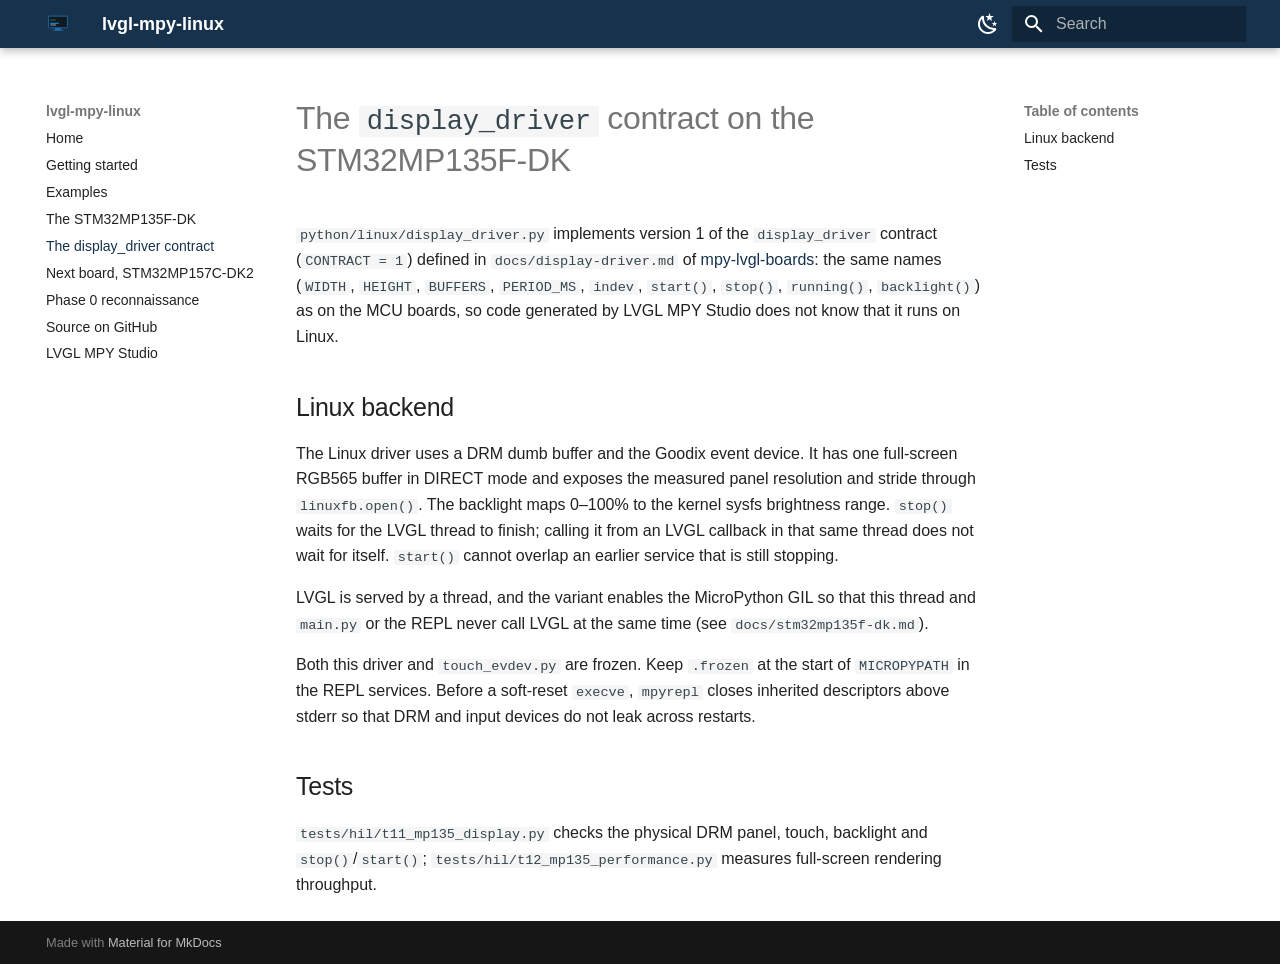
==== display-driver/index.html @ 91188f45 "Deploy the site from 5acaf7a" ====
<!doctype html>
<html lang="en" class="no-js">
  <head>
    
      <meta charset="utf-8">
      <meta name="viewport" content="width=device-width,initial-scale=1">
      
        <meta name="description" content="Turn a Linux board into a MicroPython board with a touch screen">
      
      
      
        <link rel="canonical" href="https://copper-and-code.github.io/lvgl-mpy-linux/display-driver/">
      
      
        <link rel="prev" href="../stm32mp135f-dk/">
      
      
        <link rel="next" href="../stm32mp157c-dk2/">
      
      
        
      
      
      <link rel="icon" href="../images/logo.svg">
      <meta name="generator" content="mkdocs-1.6.1, mkdocs-material-9.8.1">
    
    
      
        <title>The display_driver contract - lvgl-mpy-linux</title>
      
    
    
      <link rel="stylesheet" href="../assets/stylesheets/main.57a0d79d.min.css">
      
        
        <link rel="stylesheet" href="../assets/stylesheets/palette.fb2fffe2.min.css">
      
      


    
    
      
    
    
      
    
    
      <link rel="stylesheet" href="../stylesheets/site.css">
    
    <script>__md_scope=new URL("..",location),__md_hash=e=>[...e].reduce(((e,_)=>(e<<5)-e+_.charCodeAt(0)),0),__md_get=(e,_=localStorage,t=__md_scope)=>JSON.parse(_.getItem(t.pathname+"."+e)),__md_set=(e,_,t=localStorage,a=__md_scope)=>{try{t.setItem(a.pathname+"."+e,JSON.stringify(_))}catch(e){}}</script>
    
      

    
    
  </head>
  
  
    
    
      
    
    
    
    
    <body dir="ltr" data-md-color-scheme="default" data-md-color-primary="custom" data-md-color-accent="custom">
  
    
    <input class="md-toggle" data-md-toggle="drawer" type="checkbox" id="__drawer" autocomplete="off">
    <input class="md-toggle" data-md-toggle="search" type="checkbox" id="__search" autocomplete="off">
    <label class="md-overlay" for="__drawer"></label>
    <div data-md-component="skip">
      
        
        <a href="#the-display_driver-contract-on-the-stm32mp135f-dk" class="md-skip">
          Skip to content
        </a>
      
    </div>
    <div data-md-component="announce">
      
    </div>
    
    
      

  

<header class="md-header md-header--shadow" data-md-component="header">
  <nav class="md-header__inner md-grid" aria-label="Header">
    <a href=".." title="lvgl-mpy-linux" class="md-header__button md-logo" aria-label="lvgl-mpy-linux" data-md-component="logo">
      
  <img src="../images/logo.svg" alt="logo">

    </a>
    <label class="md-header__button md-icon" for="__drawer">
      
      <svg xmlns="http://www.w3.org/2000/svg" viewBox="0 0 24 24"><path d="M3 6h18v2H3zm0 5h18v2H3zm0 5h18v2H3z"/></svg>
    </label>
    <div class="md-header__title" data-md-component="header-title">
      <div class="md-header__ellipsis">
        <div class="md-header__topic">
          <span class="md-ellipsis">
            lvgl-mpy-linux
          </span>
        </div>
        <div class="md-header__topic" data-md-component="header-topic">
          <span class="md-ellipsis">
            
              The display_driver contract
            
          </span>
        </div>
      </div>
    </div>
    
      
        <form class="md-header__option" data-md-component="palette">
  
    
    
    
    <input class="md-option" data-md-color-media="(prefers-color-scheme: light)" data-md-color-scheme="default" data-md-color-primary="custom" data-md-color-accent="custom"  aria-label="Switch to dark mode"  type="radio" name="__palette" id="__palette_0">
    
      <label class="md-header__button md-icon" title="Switch to dark mode" for="__palette_1" hidden>
        <svg xmlns="http://www.w3.org/2000/svg" viewBox="0 0 24 24"><path d="m17.75 4.09-2.53 1.94.91 3.06-2.63-1.81-2.63 1.81.91-3.06-2.53-1.94L12.44 4l1.06-3 1.06 3zm3.5 6.91-1.64 1.25.59 1.98-1.7-1.17-1.7 1.17.59-1.98L15.75 11l2.06-.05L18.5 9l.69 1.95zm-2.28 4.95c.83-.08 1.72 1.1 1.19 1.85-.32.45-.66.87-1.08 1.27C15.17 23 8.84 23 4.94 19.07c-3.91-3.9-3.91-10.24 0-14.14.4-.4.82-.76 1.27-1.08.75-.53 1.93.36 1.85 1.19-.27 2.86.69 5.83 2.89 8.02a9.96 9.96 0 0 0 8.02 2.89m-1.64 2.02a12.08 12.08 0 0 1-7.8-3.47c-2.17-2.19-3.33-5-3.49-7.82-2.81 3.14-2.7 7.96.31 10.98 3.02 3.01 7.84 3.12 10.98.31"/></svg>
      </label>
    
  
    
    
    
    <input class="md-option" data-md-color-media="(prefers-color-scheme: dark)" data-md-color-scheme="slate" data-md-color-primary="custom" data-md-color-accent="custom"  aria-label="Switch to light mode"  type="radio" name="__palette" id="__palette_1">
    
      <label class="md-header__button md-icon" title="Switch to light mode" for="__palette_0" hidden>
        <svg xmlns="http://www.w3.org/2000/svg" viewBox="0 0 24 24"><path d="M12 7a5 5 0 0 1 5 5 5 5 0 0 1-5 5 5 5 0 0 1-5-5 5 5 0 0 1 5-5m0 2a3 3 0 0 0-3 3 3 3 0 0 0 3 3 3 3 0 0 0 3-3 3 3 0 0 0-3-3m0-7 2.39 3.42C13.65 5.15 12.84 5 12 5s-1.65.15-2.39.42zM3.34 7l4.16-.35A7.2 7.2 0 0 0 5.94 8.5c-.44.74-.69 1.5-.83 2.29zm.02 10 1.76-3.77a7.131 7.131 0 0 0 2.38 4.14zM20.65 7l-1.77 3.79a7.02 7.02 0 0 0-2.38-4.15zm-.01 10-4.14.36c.59-.51 1.12-1.14 1.54-1.86.42-.73.69-1.5.83-2.29zM12 22l-2.41-3.44c.74.27 1.55.44 2.41.44.82 0 1.63-.17 2.37-.44z"/></svg>
      </label>
    
  
</form>
      
    
    
      <script>var palette=__md_get("__palette");if(palette&&palette.color){if("(prefers-color-scheme)"===palette.color.media){var media=matchMedia("(prefers-color-scheme: light)"),input=document.querySelector(media.matches?"[data-md-color-media='(prefers-color-scheme: light)']":"[data-md-color-media='(prefers-color-scheme: dark)']");palette.color.media=input.getAttribute("data-md-color-media"),palette.color.scheme=input.getAttribute("data-md-color-scheme"),palette.color.primary=input.getAttribute("data-md-color-primary"),palette.color.accent=input.getAttribute("data-md-color-accent")}for(var[key,value]of Object.entries(palette.color))document.body.setAttribute("data-md-color-"+key,value)}</script>
    
    
    
      
      
        <label class="md-header__button md-icon" for="__search">
          
          <svg xmlns="http://www.w3.org/2000/svg" viewBox="0 0 24 24"><path d="M9.5 3A6.5 6.5 0 0 1 16 9.5c0 1.61-.59 3.09-1.56 4.23l.27.27h.79l5 5-1.5 1.5-5-5v-.79l-.27-.27A6.52 6.52 0 0 1 9.5 16 6.5 6.5 0 0 1 3 9.5 6.5 6.5 0 0 1 9.5 3m0 2C7 5 5 7 5 9.5S7 14 9.5 14 14 12 14 9.5 12 5 9.5 5"/></svg>
        </label>
        <div class="md-search" data-md-component="search" role="dialog">
  <label class="md-search__overlay" for="__search"></label>
  <div class="md-search__inner" role="search">
    <form class="md-search__form" name="search">
      <input type="text" class="md-search__input" name="query" aria-label="Search" placeholder="Search" autocapitalize="off" autocorrect="off" autocomplete="off" spellcheck="false" data-md-component="search-query" required>
      <label class="md-search__icon md-icon" for="__search">
        
        <svg xmlns="http://www.w3.org/2000/svg" viewBox="0 0 24 24"><path d="M9.5 3A6.5 6.5 0 0 1 16 9.5c0 1.61-.59 3.09-1.56 4.23l.27.27h.79l5 5-1.5 1.5-5-5v-.79l-.27-.27A6.52 6.52 0 0 1 9.5 16 6.5 6.5 0 0 1 3 9.5 6.5 6.5 0 0 1 9.5 3m0 2C7 5 5 7 5 9.5S7 14 9.5 14 14 12 14 9.5 12 5 9.5 5"/></svg>
        
        <svg xmlns="http://www.w3.org/2000/svg" viewBox="0 0 24 24"><path d="M20 11v2H8l5.5 5.5-1.42 1.42L4.16 12l7.92-7.92L13.5 5.5 8 11z"/></svg>
      </label>
      <nav class="md-search__options" aria-label="Search">
        
          <a href="javascript:void(0)" class="md-search__icon md-icon" title="Share" aria-label="Share" data-clipboard data-clipboard-text="" data-md-component="search-share" tabindex="-1">
            
            <svg xmlns="http://www.w3.org/2000/svg" viewBox="0 0 24 24"><path d="M18 16.08c-.76 0-1.44.3-1.96.77L8.91 12.7c.05-.23.09-.46.09-.7s-.04-.47-.09-.7l7.05-4.11c.54.5 1.25.81 2.04.81a3 3 0 0 0 3-3 3 3 0 0 0-3-3 3 3 0 0 0-3 3c0 .24.04.47.09.7L8.04 9.81C7.5 9.31 6.79 9 6 9a3 3 0 0 0-3 3 3 3 0 0 0 3 3c.79 0 1.5-.31 2.04-.81l7.12 4.15c-.05.21-.08.43-.08.66 0 1.61 1.31 2.91 2.92 2.91s2.92-1.3 2.92-2.91A2.92 2.92 0 0 0 18 16.08"/></svg>
          </a>
        
        <button type="reset" class="md-search__icon md-icon" title="Clear" aria-label="Clear" tabindex="-1">
          
          <svg xmlns="http://www.w3.org/2000/svg" viewBox="0 0 24 24"><path d="M19 6.41 17.59 5 12 10.59 6.41 5 5 6.41 10.59 12 5 17.59 6.41 19 12 13.41 17.59 19 19 17.59 13.41 12z"/></svg>
        </button>
      </nav>
      
    </form>
    <div class="md-search__output">
      <div class="md-search__scrollwrap" tabindex="0" data-md-scrollfix>
        <div class="md-search-result" data-md-component="search-result">
          <div class="md-search-result__meta">
            Initializing search
          </div>
          <ol class="md-search-result__list" role="presentation"></ol>
        </div>
      </div>
    </div>
  </div>
</div>
      
    
    
  </nav>
  
</header>
    
    <div class="md-container" data-md-component="container">
      
      
        
          
        
      
      <main class="md-main" data-md-component="main">
        <div class="md-main__inner md-grid">
          
            
              
              <div class="md-sidebar md-sidebar--primary" data-md-component="sidebar" data-md-type="navigation" >
                <div class="md-sidebar__scrollwrap">
                  <div class="md-sidebar__inner">
                    



<nav class="md-nav md-nav--primary" aria-label="Navigation" data-md-level="0">
  <label class="md-nav__title" for="__drawer">
    <a href=".." title="lvgl-mpy-linux" class="md-nav__button md-logo" aria-label="lvgl-mpy-linux" data-md-component="logo">
      
  <img src="../images/logo.svg" alt="logo">

    </a>
    lvgl-mpy-linux
  </label>
  
  <ul class="md-nav__list" data-md-scrollfix>
    
      
      
  
  
  
  
    <li class="md-nav__item">
      <a href=".." class="md-nav__link">
        
  
  
  <span class="md-ellipsis">
    
  
    Home
  

    
  </span>
  
  

      </a>
    </li>
  

    
      
      
  
  
  
  
    <li class="md-nav__item">
      <a href="../stm32mp135f-dk-install/" class="md-nav__link">
        
  
  
  <span class="md-ellipsis">
    
  
    Getting started
  

    
  </span>
  
  

      </a>
    </li>
  

    
      
      
  
  
  
  
    <li class="md-nav__item">
      <a href="../examples/" class="md-nav__link">
        
  
  
  <span class="md-ellipsis">
    
  
    Examples
  

    
  </span>
  
  

      </a>
    </li>
  

    
      
      
  
  
  
  
    <li class="md-nav__item">
      <a href="../stm32mp135f-dk/" class="md-nav__link">
        
  
  
  <span class="md-ellipsis">
    
  
    The STM32MP135F-DK
  

    
  </span>
  
  

      </a>
    </li>
  

    
      
      
  
  
    
  
  
  
    <li class="md-nav__item md-nav__item--active">
      
      <input class="md-nav__toggle md-toggle" type="checkbox" id="__toc">
      
      
        
      
      
        <label class="md-nav__link md-nav__link--active" for="__toc">
          
  
  
  <span class="md-ellipsis">
    
  
    The display_driver contract
  

    
  </span>
  
  

          <span class="md-nav__icon md-icon"></span>
        </label>
      
      <a href="./" class="md-nav__link md-nav__link--active">
        
  
  
  <span class="md-ellipsis">
    
  
    The display_driver contract
  

    
  </span>
  
  

      </a>
      
        

<nav class="md-nav md-nav--secondary" aria-label="Table of contents">
  
  
  
    
  
  
    <label class="md-nav__title" for="__toc">
      <span class="md-nav__icon md-icon"></span>
      Table of contents
    </label>
    <ul class="md-nav__list" data-md-component="toc" data-md-scrollfix>
      
        <li class="md-nav__item">
  <a href="#linux-backend" class="md-nav__link">
    <span class="md-ellipsis">
      
        Linux backend
      
    </span>
  </a>
  
</li>
      
        <li class="md-nav__item">
  <a href="#tests" class="md-nav__link">
    <span class="md-ellipsis">
      
        Tests
      
    </span>
  </a>
  
</li>
      
    </ul>
  
</nav>
      
    </li>
  

    
      
      
  
  
  
  
    <li class="md-nav__item">
      <a href="../stm32mp157c-dk2/" class="md-nav__link">
        
  
  
  <span class="md-ellipsis">
    
  
    Next board, STM32MP157C-DK2
  

    
  </span>
  
  

      </a>
    </li>
  

    
      
      
  
  
  
  
    <li class="md-nav__item">
      <a href="../ricognizione/" class="md-nav__link">
        
  
  
  <span class="md-ellipsis">
    
  
    Phase 0 reconnaissance
  

    
  </span>
  
  

      </a>
    </li>
  

    
      
      
  
  
  
  
    <li class="md-nav__item">
      <a href="https://github.com/Copper-And-Code/lvgl-mpy-linux" class="md-nav__link">
        
  
  
  <span class="md-ellipsis">
    
  
    Source on GitHub
  

    
  </span>
  
  

      </a>
    </li>
  

    
      
      
  
  
  
  
    <li class="md-nav__item">
      <a href="https://copper-and-code.github.io/lvgl-mpy-studio/" class="md-nav__link">
        
  
  
  <span class="md-ellipsis">
    
  
    LVGL MPY Studio
  

    
  </span>
  
  

      </a>
    </li>
  

    
  </ul>
</nav>
                  </div>
                </div>
              </div>
            
            
              
              <div class="md-sidebar md-sidebar--secondary" data-md-component="sidebar" data-md-type="toc" >
                <div class="md-sidebar__scrollwrap">
                  <div class="md-sidebar__inner">
                    

<nav class="md-nav md-nav--secondary" aria-label="Table of contents">
  
  
  
    
  
  
    <label class="md-nav__title" for="__toc">
      <span class="md-nav__icon md-icon"></span>
      Table of contents
    </label>
    <ul class="md-nav__list" data-md-component="toc" data-md-scrollfix>
      
        <li class="md-nav__item">
  <a href="#linux-backend" class="md-nav__link">
    <span class="md-ellipsis">
      
        Linux backend
      
    </span>
  </a>
  
</li>
      
        <li class="md-nav__item">
  <a href="#tests" class="md-nav__link">
    <span class="md-ellipsis">
      
        Tests
      
    </span>
  </a>
  
</li>
      
    </ul>
  
</nav>
                  </div>
                </div>
              </div>
            
          
          
            <div class="md-content" data-md-component="content">
              
              <article class="md-content__inner md-typeset">
                
                  



<h1 id="the-display_driver-contract-on-the-stm32mp135f-dk">The <code>display_driver</code> contract on the STM32MP135F-DK<a class="headerlink" href="#the-display_driver-contract-on-the-stm32mp135f-dk" title="Permanent link">&para;</a></h1>
<p><code>python/linux/display_driver.py</code> implements version 1 of the <code>display_driver</code> contract
(<code>CONTRACT = 1</code>) defined in <code>docs/display-driver.md</code> of
<a href="https://github.com/Copper-And-Code/mpy-lvgl-boards">mpy-lvgl-boards</a>: the same names (<code>WIDTH</code>,
<code>HEIGHT</code>, <code>BUFFERS</code>, <code>PERIOD_MS</code>, <code>indev</code>, <code>start()</code>, <code>stop()</code>, <code>running()</code>, <code>backlight()</code>) as on the
MCU boards, so code generated by LVGL MPY Studio does not know that it runs on Linux.</p>
<h2 id="linux-backend">Linux backend<a class="headerlink" href="#linux-backend" title="Permanent link">&para;</a></h2>
<p>The Linux driver uses a DRM dumb buffer and the Goodix event device. It has one full-screen RGB565
buffer in DIRECT mode and exposes the measured panel resolution and stride through <code>linuxfb.open()</code>.
The backlight maps 0–100% to the kernel sysfs brightness range. <code>stop()</code> waits for the LVGL thread to
finish; calling it from an LVGL callback in that same thread does not wait for itself. <code>start()</code>
cannot overlap an earlier service that is still stopping.</p>
<p>LVGL is served by a thread, and the variant enables the MicroPython GIL so that this thread and
<code>main.py</code> or the REPL never call LVGL at the same time (see <code>docs/stm32mp135f-dk.md</code>).</p>
<p>Both this driver and <code>touch_evdev.py</code> are frozen. Keep <code>.frozen</code> at the start of <code>MICROPYPATH</code> in the
REPL services. Before a soft-reset <code>execve</code>, <code>mpyrepl</code> closes inherited descriptors above stderr so
that DRM and input devices do not leak across restarts.</p>
<h2 id="tests">Tests<a class="headerlink" href="#tests" title="Permanent link">&para;</a></h2>
<p><code>tests/hil/t11_mp135_display.py</code> checks the physical DRM panel, touch, backlight and
<code>stop()</code>/<code>start()</code>; <code>tests/hil/t12_mp135_performance.py</code> measures full-screen rendering throughput.</p>












                
              </article>
            </div>
          
          
<script>var target=document.getElementById(location.hash.slice(1));target&&target.name&&(target.checked=target.name.startsWith("__tabbed_"))</script>
        </div>
        
          <button type="button" class="md-top md-icon" data-md-component="top" hidden>
  
  <svg xmlns="http://www.w3.org/2000/svg" viewBox="0 0 24 24"><path d="M13 20h-2V8l-5.5 5.5-1.42-1.42L12 4.16l7.92 7.92-1.42 1.42L13 8z"/></svg>
  Back to top
</button>
        
      </main>
      
        <footer class="md-footer">
  
  <div class="md-footer-meta md-typeset">
    <div class="md-footer-meta__inner md-grid">
      <div class="md-copyright">
  
  
    Made with
    <a href="https://squidfunk.github.io/mkdocs-material/" target="_blank" rel="noopener">
      Material for MkDocs
    </a>
  
</div>
      
    </div>
  </div>
</footer>
      
    </div>
    <div class="md-dialog" data-md-component="dialog">
      <div class="md-dialog__inner md-typeset"></div>
    </div>
    
    
    
      
      
      <script id="__config" type="application/json">{"annotate": null, "base": "..", "features": ["navigation.top", "navigation.tracking", "search.highlight", "search.share"], "search": "../assets/javascripts/workers/search.a7633da7.min.js", "tags": null, "translations": {"clipboard.copied": "Copied to clipboard", "clipboard.copy": "Copy to clipboard", "search.result.more.one": "1 more on this page", "search.result.more.other": "# more on this page", "search.result.none": "No matching documents", "search.result.one": "1 matching document", "search.result.other": "# matching documents", "search.result.placeholder": "Type to start searching", "search.result.term.missing": "Missing", "select.version": "Select version"}, "version": null}</script>
    
    
      <script src="../assets/javascripts/bundle.a5f9d56c.min.js"></script>
      
    
  </body>
</html>
---- assets/stylesheets/main.57a0d79d.min.css ----
@charset "UTF-8";html{box-sizing:border-box;-webkit-text-size-adjust:none;-moz-text-size-adjust:none;text-size-adjust:none}*,:after,:before{box-sizing:inherit}@media(prefers-reduced-motion){*,:after,:before{transition:none!important}}body{margin:0;-webkit-font-smoothing:antialiased;-moz-osx-font-smoothing:grayscale;--md-text-font-family:var(--md-text-font, _),
    -apple-system, BlinkMacSystemFont, Helvetica, Arial, sans-serif;--md-code-font-family:var(--md-code-font, _),
    SFMono-Regular, Consolas, Menlo, monospace}.md-typeset code:not(.focus-visible),a,button,input,label{-webkit-tap-highlight-color:transparent}a{color:inherit;text-decoration:none}hr{box-sizing:initial;display:block;height:.05rem;padding:0;overflow:visible;border:0}small{font-size:80%}sub,sup{line-height:1em}img{border-style:none}table{border-spacing:0;border-collapse:initial}td,th{font-weight:400;vertical-align:top}button{padding:0;margin:0;font-family:inherit;font-size:inherit;background:#0000;border:0}input{border:0;outline:none}:root{--md-primary-fg-color:#4051b5;--md-primary-fg-color--light:#5d6cc0;--md-primary-fg-color--dark:#303fa1;--md-primary-bg-color:#fff;--md-primary-bg-color--light:#ffffffb3;--md-accent-fg-color:#526cfe;--md-accent-fg-color--transparent:#526cfe1a;--md-accent-bg-color:#fff;--md-accent-bg-color--light:#ffffffb3;--md-typeset-table-sort-icon:url("data:image/svg+xml;charset=utf-8,<svg xmlns='http://www.w3.org/2000/svg' viewBox='0 0 24 24'><path d='m18 21-4-4h3V7h-3l4-4 4 4h-3v10h3M2 19v-2h10v2M2 13v-2h7v2M2 7V5h4v2z'/></svg>");--md-typeset-table-sort-icon--asc:url("data:image/svg+xml;charset=utf-8,<svg xmlns='http://www.w3.org/2000/svg' viewBox='0 0 24 24'><path d='M19 17h3l-4 4-4-4h3V3h2M2 17h10v2H2M6 5v2H2V5m0 6h7v2H2z'/></svg>");--md-typeset-table-sort-icon--desc:url("data:image/svg+xml;charset=utf-8,<svg xmlns='http://www.w3.org/2000/svg' viewBox='0 0 24 24'><path d='M19 7h3l-4-4-4 4h3v14h2M2 17h10v2H2M6 5v2H2V5m0 6h7v2H2z'/></svg>")}[data-md-color-scheme=default]{color-scheme:light}[data-md-color-scheme=default] img[src$="#gh-dark-mode-only"],[data-md-color-scheme=default] img[src$="#only-dark"]{display:none}:root,[data-md-color-scheme=default]{--md-hue:225deg;--md-default-fg-color:#000000de;--md-default-fg-color--light:#0000008a;--md-default-fg-color--lighter:#00000052;--md-default-fg-color--lightest:#00000012;--md-default-bg-color:#fff;--md-default-bg-color--light:#ffffffb3;--md-default-bg-color--lighter:#ffffff4d;--md-default-bg-color--lightest:#ffffff1f;--md-code-fg-color:#36464e;--md-code-bg-color:#f5f5f5;--md-code-bg-color--light:#f5f5f5b3;--md-code-bg-color--lighter:#f5f5f54d;--md-code-hl-color:#4287ff;--md-code-hl-color--light:#4287ff1a;--md-code-hl-number-color:#d52a2a;--md-code-hl-special-color:#db1457;--md-code-hl-function-color:#a846b9;--md-code-hl-constant-color:#6e59d9;--md-code-hl-keyword-color:#3f6ec6;--md-code-hl-string-color:#1c7d4d;--md-code-hl-name-color:var(--md-code-fg-color);--md-code-hl-operator-color:var(--md-default-fg-color--light);--md-code-hl-punctuation-color:var(--md-default-fg-color--light);--md-code-hl-comment-color:var(--md-default-fg-color--light);--md-code-hl-generic-color:var(--md-default-fg-color--light);--md-code-hl-variable-color:var(--md-default-fg-color--light);--md-typeset-color:var(--md-default-fg-color);--md-typeset-a-color:var(--md-primary-fg-color);--md-typeset-del-color:#f5503d26;--md-typeset-ins-color:#0bd57026;--md-typeset-kbd-color:#fafafa;--md-typeset-kbd-accent-color:#fff;--md-typeset-kbd-border-color:#b8b8b8;--md-typeset-mark-color:#ffff0080;--md-typeset-table-color:#0000001f;--md-typeset-table-color--light:#00000009;--md-admonition-fg-color:var(--md-default-fg-color);--md-admonition-bg-color:var(--md-default-bg-color);--md-warning-fg-color:#000000de;--md-warning-bg-color:#ff9;--md-footer-fg-color:#fff;--md-footer-fg-color--light:#ffffffb3;--md-footer-fg-color--lighter:#ffffff73;--md-footer-bg-color:#000000de;--md-footer-bg-color--dark:#00000052;--md-shadow-z1:0 0.2rem 0.5rem #0000000d,
    0 0 0.05rem #0000001a;--md-shadow-z2:0 0.2rem 0.5rem #0000001a,
    0 0 0.05rem #00000040;--md-shadow-z3:0 0.2rem 0.5rem #0003,
    0 0 0.05rem #00000059}.md-icon svg{display:block;width:1.2rem;height:1.2rem;fill:currentcolor}aside,body,input{font-family:var(--md-text-font-family);font-feature-settings:"kern","liga";color:var(--md-typeset-color)}code,kbd,pre{font-family:var(--md-code-font-family);font-feature-settings:"kern"}.md-typeset{font-size:.8rem;line-height:1.6;overflow-wrap:break-word;-webkit-print-color-adjust:exact;color-adjust:exact}@media print{.md-typeset{font-size:.68rem}.md-typeset code,.md-typeset kbd,.md-typeset pre{white-space:pre-wrap}}.md-typeset blockquote,.md-typeset dl,.md-typeset figure,.md-typeset ol,.md-typeset pre,.md-typeset ul{margin-top:1em;margin-bottom:1em}.md-typeset h1{margin:0 0 1.25em;font-size:2em;line-height:1.3;color:var(--md-default-fg-color--light)}.md-typeset h1,.md-typeset h2{font-weight:300;letter-spacing:-.01em}.md-typeset h2{margin:1.6em 0 .64em;font-size:1.5625em;line-height:1.4}.md-typeset h3{margin:1.6em 0 .8em;font-size:1.25em;font-weight:400;line-height:1.5;letter-spacing:-.01em}.md-typeset h2+h3{margin-top:.8em}.md-typeset h4{margin:1em 0;font-weight:700;letter-spacing:-.01em}.md-typeset h5,.md-typeset h6{margin:1.25em 0;font-size:.8em;font-weight:700;color:var(--md-default-fg-color--light);letter-spacing:-.01em}.md-typeset h5{text-transform:uppercase}.md-typeset h5 code{text-transform:none}.md-typeset hr{display:flow-root;margin:1.5em 0;border-bottom:.05rem solid var(--md-default-fg-color--lightest)}.md-typeset a{color:var(--md-typeset-a-color);word-break:break-word}.md-typeset a,.md-typeset a:before{transition:color 125ms}.md-typeset a:focus,.md-typeset a:hover{color:var(--md-accent-fg-color)}.md-typeset a:focus code,.md-typeset a:hover code{color:var(--md-accent-fg-color);background-color:var(--md-accent-fg-color--transparent)}.md-typeset a code{color:var(--md-typeset-a-color)}.md-typeset a.focus-visible{outline-color:var(--md-accent-fg-color);outline-offset:.2rem}.md-typeset code,.md-typeset kbd,.md-typeset pre{font-variant-ligatures:none;color:var(--md-code-fg-color);direction:ltr;transition:background-color 125ms}.md-typeset code{padding:0 .2941176471em;font-size:.85em;word-break:break-word;background-color:var(--md-code-bg-color);border-radius:.1rem;-webkit-box-decoration-break:clone;box-decoration-break:clone;transition:color 125ms,background-color 125ms}.md-typeset code:not(.focus-visible){outline:none}.md-typeset pre{position:relative;display:flow-root;line-height:1.4}.md-typeset pre>code{display:block;padding:.7720588235em 1.1764705882em;margin:0;overflow:auto;word-break:normal;touch-action:auto;scrollbar-color:var(--md-default-fg-color--lighter) #0000;scrollbar-width:thin;outline-color:var(--md-accent-fg-color);box-shadow:none;-webkit-box-decoration-break:slice;box-decoration-break:slice}.md-typeset pre>code:hover{scrollbar-color:var(--md-accent-fg-color) #0000}.md-typeset pre>code::-webkit-scrollbar{width:.2rem;height:.2rem}.md-typeset pre>code::-webkit-scrollbar-thumb{background-color:var(--md-default-fg-color--lighter)}.md-typeset pre>code::-webkit-scrollbar-thumb:hover{background-color:var(--md-accent-fg-color)}.md-typeset kbd{display:inline-block;padding:0 .6666666667em;font-size:.75em;color:var(--md-default-fg-color);word-break:break-word;vertical-align:text-top;background-color:var(--md-typeset-kbd-color);border-radius:.1rem;box-shadow:0 .1rem 0 .05rem var(--md-typeset-kbd-border-color),0 .1rem 0 var(--md-typeset-kbd-border-color),0 -.1rem .2rem var(--md-typeset-kbd-accent-color) inset}.md-typeset mark{color:inherit;word-break:break-word;background-color:var(--md-typeset-mark-color);-webkit-box-decoration-break:clone;box-decoration-break:clone}.md-typeset abbr{text-decoration:none;cursor:help}.md-typeset [data-preview],.md-typeset abbr{border-bottom:.05rem dotted var(--md-default-fg-color--light)}.md-typeset small{opacity:.75}[dir=ltr] .md-typeset sub,[dir=ltr] .md-typeset sup{margin-left:.078125em}[dir=rtl] .md-typeset sub,[dir=rtl] .md-typeset sup{margin-right:.078125em}[dir=ltr] .md-typeset blockquote{padding-left:.6rem;border-left:.2rem solid var(--md-default-fg-color--lighter)}[dir=rtl] .md-typeset blockquote{padding-right:.6rem;border-right:.2rem solid var(--md-default-fg-color--lighter)}.md-typeset blockquote{margin-left:0;margin-right:0;color:var(--md-default-fg-color--light)}.md-typeset ul{list-style-type:disc}.md-typeset ul[type]{list-style-type:revert-layer}[dir=ltr] .md-typeset ol,[dir=ltr] .md-typeset ol li ol,[dir=ltr] .md-typeset ol li ul,[dir=ltr] .md-typeset ul,[dir=ltr] .md-typeset ul li ol,[dir=ltr] .md-typeset ul li ul{margin-left:.625em}[dir=rtl] .md-typeset ol,[dir=rtl] .md-typeset ol li ol,[dir=rtl] .md-typeset ol li ul,[dir=rtl] .md-typeset ul,[dir=rtl] .md-typeset ul li ol,[dir=rtl] .md-typeset ul li ul{margin-right:.625em}.md-typeset ol,.md-typeset ul{padding:0}.md-typeset ol:not([hidden]),.md-typeset ul:not([hidden]){display:flow-root}.md-typeset ol ol,.md-typeset ul ol{list-style-type:lower-alpha}.md-typeset ol ol ol,.md-typeset ul ol ol{list-style-type:lower-roman}.md-typeset ol ol ol ol,.md-typeset ul ol ol ol{list-style-type:upper-alpha}.md-typeset ol ol ol ol ol,.md-typeset ul ol ol ol ol{list-style-type:upper-roman}.md-typeset ol[type],.md-typeset ul[type]{list-style-type:revert-layer}[dir=ltr] .md-typeset ol li,[dir=ltr] .md-typeset ul li{margin-left:1.25em}[dir=rtl] .md-typeset ol li,[dir=rtl] .md-typeset ul li{margin-right:1.25em}.md-typeset ol li,.md-typeset ul li{margin-bottom:.5em}.md-typeset ol li blockquote,.md-typeset ol li p,.md-typeset ul li blockquote,.md-typeset ul li p{margin:.5em 0}.md-typeset ol li:last-child,.md-typeset ul li:last-child{margin-bottom:0}.md-typeset ol li ol,.md-typeset ol li ul,.md-typeset ul li ol,.md-typeset ul li ul{margin-top:.5em;margin-bottom:.5em}[dir=ltr] .md-typeset dd{margin-left:1.875em}[dir=rtl] .md-typeset dd{margin-right:1.875em}.md-typeset dd{margin-top:1em;margin-bottom:1.5em}.md-typeset img,.md-typeset svg,.md-typeset video{max-width:100%;height:auto}.md-typeset img[align=left]{margin:1em 1em 1em 0}.md-typeset img[align=right]{margin:1em 0 1em 1em}.md-typeset img[align]:only-child{margin-top:0}.md-typeset figure{display:flow-root;width:fit-content;max-width:100%;margin:1em auto;text-align:center}.md-typeset figure img{display:block;margin:0 auto}.md-typeset figcaption{max-width:24rem;margin:1em auto;font-style:italic}.md-typeset iframe{max-width:100%}.md-typeset table:not([class]){display:inline-block;max-width:100%;overflow:auto;font-size:.64rem;touch-action:auto;background-color:var(--md-default-bg-color);border:.05rem solid var(--md-typeset-table-color);border-radius:.1rem}@media print{.md-typeset table:not([class]){display:table}}.md-typeset table:not([class])+*{margin-top:1.5em}.md-typeset table:not([class]) td>:first-child,.md-typeset table:not([class]) th>:first-child{margin-top:0}.md-typeset table:not([class]) td>:last-child,.md-typeset table:not([class]) th>:last-child{margin-bottom:0}.md-typeset table:not([class]) td:not([align]),.md-typeset table:not([class]) th:not([align]){text-align:left}[dir=rtl] .md-typeset table:not([class]) td:not([align]),[dir=rtl] .md-typeset table:not([class]) th:not([align]){text-align:right}.md-typeset table:not([class]) th{min-width:5rem;padding:.9375em 1.25em;font-weight:700;vertical-align:top}.md-typeset table:not([class]) td{padding:.9375em 1.25em;vertical-align:top;border-top:.05rem solid var(--md-typeset-table-color)}.md-typeset table:not([class]) tbody tr{transition:background-color 125ms}.md-typeset table:not([class]) tbody tr:hover{background-color:var(--md-typeset-table-color--light);box-shadow:0 .05rem 0 var(--md-default-bg-color) inset}.md-typeset table:not([class]) a{word-break:normal}.md-typeset table th[role=columnheader]{cursor:pointer}[dir=ltr] .md-typeset table th[role=columnheader]:after{margin-left:.5em}[dir=rtl] .md-typeset table th[role=columnheader]:after{margin-right:.5em}.md-typeset table th[role=columnheader]:after{display:inline-block;width:1.2em;height:1.2em;vertical-align:text-bottom;content:"";-webkit-mask-image:var(--md-typeset-table-sort-icon);mask-image:var(--md-typeset-table-sort-icon);-webkit-mask-repeat:no-repeat;mask-repeat:no-repeat;-webkit-mask-size:contain;mask-size:contain;transition:background-color 125ms}.md-typeset table th[role=columnheader]:hover:after{background-color:var(--md-default-fg-color--lighter)}.md-typeset table th[role=columnheader][aria-sort=ascending]:after{background-color:var(--md-default-fg-color--light);-webkit-mask-image:var(--md-typeset-table-sort-icon--asc);mask-image:var(--md-typeset-table-sort-icon--asc)}.md-typeset table th[role=columnheader][aria-sort=descending]:after{background-color:var(--md-default-fg-color--light);-webkit-mask-image:var(--md-typeset-table-sort-icon--desc);mask-image:var(--md-typeset-table-sort-icon--desc)}.md-typeset__scrollwrap{margin:1em -.8rem;overflow-x:auto;touch-action:auto}.md-typeset__table{display:inline-block;padding:0 .8rem;margin-bottom:.5em}@media print{.md-typeset__table{display:block}}html .md-typeset__table table{display:table;width:100%;margin:0;overflow:hidden}@media screen and (max-width:44.984375em){.md-content__inner>pre{margin:1em -.8rem}.md-content__inner>pre code{border-radius:0}}.md-typeset .md-author{position:relative;display:block;flex-shrink:0;width:1.6rem;height:1.6rem;overflow:hidden;border-radius:100%;transition:color 125ms,transform 125ms}.md-typeset .md-author img{display:block}.md-typeset .md-author--more{font-size:.6rem;font-weight:700;line-height:1.6rem;color:var(--md-default-fg-color--lighter);text-align:center;background:var(--md-default-fg-color--lightest)}.md-typeset .md-author--long{width:2.4rem;height:2.4rem}.md-typeset a.md-author{transform:scale(1)}.md-typeset a.md-author img{filter:grayscale(100%) opacity(75%);border-radius:100%;transition:filter 125ms}.md-typeset a.md-author:focus,.md-typeset a.md-author:hover{z-index:1;transform:scale(1.1)}.md-typeset a.md-author:focus img,.md-typeset a.md-author:hover img{filter:grayscale(0)}.md-banner{overflow:auto;color:var(--md-footer-fg-color);background-color:var(--md-footer-bg-color)}@media print{.md-banner{display:none}}.md-banner--warning{color:var(--md-warning-fg-color);background-color:var(--md-warning-bg-color)}.md-banner__inner{padding:0 .8rem;margin:.6rem auto;font-size:.7rem}[dir=ltr] .md-banner__button{float:right}[dir=rtl] .md-banner__button{float:left}.md-banner__button{color:inherit;cursor:pointer;transition:opacity .25s}.no-js .md-banner__button{display:none}.md-banner__button:hover{opacity:.7}html{height:100%;overflow-x:hidden;font-size:125%}@media screen and (min-width:100em){html{font-size:137.5%}}@media screen and (min-width:125em){html{font-size:150%}}body{position:relative;display:flex;flex-direction:column;width:100%;min-height:100%;font-size:.5rem;background-color:var(--md-default-bg-color)}@media print{body{display:block}}@media screen and (max-width:59.984375em){body[data-md-scrolllock]{position:fixed}}.md-grid{max-width:61rem;margin-left:auto;margin-right:auto}.md-container{display:flex;flex-grow:1;flex-direction:column}@media print{.md-container{display:block}}.md-main{flex-grow:1}.md-main__inner{display:flex;height:100%;margin-top:1.5rem}.md-ellipsis{overflow:hidden;text-overflow:ellipsis}.md-toggle{display:none}.md-option{position:absolute;width:0;height:0;opacity:0}.md-option:checked+label:not([hidden]){display:block}.md-option.focus-visible+label{outline-style:auto;outline-color:var(--md-accent-fg-color)}.md-skip{position:fixed;z-index:-1;padding:.3rem .5rem;margin:.5rem;font-size:.64rem;color:var(--md-default-bg-color);background-color:var(--md-default-fg-color);border-radius:.1rem;outline-color:var(--md-accent-fg-color);opacity:0;transform:translateY(.4rem)}.md-skip:focus{z-index:10;opacity:1;transition:transform .25s cubic-bezier(.4,0,.2,1),opacity 175ms 75ms;transform:translateY(0)}@page{margin:25mm}:root{--md-clipboard-icon:url("data:image/svg+xml;charset=utf-8,<svg xmlns='http://www.w3.org/2000/svg' viewBox='0 0 24 24'><path d='M19 21H8V7h11m0-2H8a2 2 0 0 0-2 2v14a2 2 0 0 0 2 2h11a2 2 0 0 0 2-2V7a2 2 0 0 0-2-2m-3-4H4a2 2 0 0 0-2 2v14h2V3h12z'/></svg>");--md-code-select-icon:url("data:image/svg+xml;charset=utf-8,<svg xmlns='http://www.w3.org/2000/svg' viewBox='0 0 24 24'><path d='M19 19h-4v2h4c1.1 0 2-.9 2-2v-4h-2m0-12h-4v2h4v4h2V5c0-1.1-.9-2-2-2M5 5h4V3H5c-1.1 0-2 .9-2 2v4h2m0 6H3v4c0 1.1.9 2 2 2h4v-2H5zm2-4h2v2H7zm4 0h2v2h-2zm4 0h2v2h-2zM7 7h2v2H7zm4 0h2v2h-2zm4 0h2v2h-2zm-8 8h2v2H7zm4 0h2v2h-2zm4 0h2v2h-2z'/></svg>");--md-code-copy-icon:url("data:image/svg+xml;charset=utf-8,<svg xmlns='http://www.w3.org/2000/svg' viewBox='0 0 24 24'><path d='M19 21H8V7h11m0-2H8a2 2 0 0 0-2 2v14a2 2 0 0 0 2 2h11a2 2 0 0 0 2-2V7a2 2 0 0 0-2-2m-3-4H4a2 2 0 0 0-2 2v14h2V3h12z'/></svg>")}.md-clipboard{z-index:1;width:1.5em;height:1.5em;color:var(--md-default-fg-color--lightest);cursor:pointer;border-radius:.1rem;outline-color:var(--md-accent-fg-color);outline-offset:.1rem;transition:color .25s}@media print{.md-clipboard{display:none}}.md-clipboard:not(.focus-visible){outline:none;-webkit-tap-highlight-color:transparent}:hover>.md-clipboard{color:var(--md-default-fg-color--light)}.md-clipboard:focus,.md-clipboard:hover{color:var(--md-accent-fg-color)}.md-clipboard:after{display:block;width:1.125em;height:1.125em;margin:0 auto;content:"";background-color:currentcolor;-webkit-mask-image:var(--md-clipboard-icon);mask-image:var(--md-clipboard-icon);-webkit-mask-repeat:no-repeat;mask-repeat:no-repeat;-webkit-mask-position:center;mask-position:center;-webkit-mask-size:contain;mask-size:contain}.md-clipboard--inline{cursor:pointer}.md-clipboard--inline code{transition:color .25s,background-color .25s}.md-clipboard--inline:focus code,.md-clipboard--inline:hover code{color:var(--md-accent-fg-color);background-color:var(--md-accent-fg-color--transparent)}.md-typeset .md-code__content{display:grid}.md-code__nav{position:absolute;top:.25em;right:.25em;z-index:1;display:flex;gap:.2rem;padding:.2rem;background-color:var(--md-code-bg-color--lighter);border-radius:.1rem;transition:background-color .25s}:hover>.md-code__nav{background-color:var(--md-code-bg-color--light)}.md-code__button{display:block;width:1.5em;height:1.5em;color:var(--md-default-fg-color--lightest);cursor:pointer;outline-color:var(--md-accent-fg-color);outline-offset:.1rem;transition:color .25s}:hover>*>.md-code__button{color:var(--md-default-fg-color--light)}.md-code__button.focus-visible,.md-code__button:hover{color:var(--md-accent-fg-color)}.md-code__button--active{color:var(--md-default-fg-color)!important}.md-code__button:after{display:block;width:1.125em;height:1.125em;margin:0 auto;content:"";background-color:currentcolor;-webkit-mask-repeat:no-repeat;mask-repeat:no-repeat;-webkit-mask-position:center;mask-position:center;-webkit-mask-size:contain;mask-size:contain}.md-code__button[data-md-type=select]:after{-webkit-mask-image:var(--md-code-select-icon);mask-image:var(--md-code-select-icon)}.md-code__button[data-md-type=copy]:after{-webkit-mask-image:var(--md-code-copy-icon);mask-image:var(--md-code-copy-icon)}@keyframes consent{0%{opacity:0;transform:translateY(100%)}to{opacity:1;transform:translateY(0)}}@keyframes overlay{0%{opacity:0}to{opacity:1}}.md-consent__overlay{position:fixed;top:0;z-index:5;width:100%;height:100%;background-color:#0000008a;-webkit-backdrop-filter:blur(.1rem);backdrop-filter:blur(.1rem);opacity:1;animation:overlay .25s both}.md-consent__inner{position:fixed;bottom:0;z-index:5;width:100%;max-height:100%;padding:0;overflow:auto;background-color:var(--md-default-bg-color);border:0;border-radius:.1rem;box-shadow:0 0 .2rem #0000001a,0 .2rem .4rem #0003;animation:consent .5s cubic-bezier(.1,.7,.1,1) both}.md-consent__form{padding:.8rem}.md-consent__settings{display:none;margin:1em 0}input:checked+.md-consent__settings{display:block}.md-consent__controls{margin-bottom:.8rem}.md-typeset .md-consent__controls .md-button{display:inline}@media screen and (max-width:44.984375em){.md-typeset .md-consent__controls .md-button{display:block;width:100%;margin-top:.4rem;text-align:center}}.md-consent label{cursor:pointer}.md-content{flex-grow:1;min-width:0}.md-content__inner{padding-top:.6rem;margin:0 .8rem 1.2rem}@media screen and (min-width:76.25em){[dir=ltr] .md-sidebar--primary:not([hidden])~.md-content>.md-content__inner,[dir=rtl] .md-sidebar--secondary:not([hidden])~.md-content>.md-content__inner{margin-left:1.2rem}[dir=ltr] .md-sidebar--secondary:not([hidden])~.md-content>.md-content__inner,[dir=rtl] .md-sidebar--primary:not([hidden])~.md-content>.md-content__inner{margin-right:1.2rem}}.md-content__inner:before{display:block;height:.4rem;content:""}.md-content__inner>:last-child{margin-bottom:0}[dir=ltr] .md-content__button{float:right;margin-left:.4rem}[dir=rtl] .md-content__button{float:left;margin-right:.4rem}.md-content__button{padding:0;margin:.4rem 0}@media print{.md-content__button{display:none}}.md-typeset .md-content__button{color:var(--md-default-fg-color--lighter)}.md-content__button svg{display:inline;vertical-align:top}[dir=rtl] .md-content__button svg{transform:scaleX(-1)}[dir=ltr] .md-dialog{right:.8rem}[dir=rtl] .md-dialog{left:.8rem}.md-dialog{position:fixed;bottom:.8rem;z-index:4;min-width:11.1rem;padding:.4rem .6rem;pointer-events:none;background-color:var(--md-default-fg-color);border-radius:.1rem;box-shadow:var(--md-shadow-z3);opacity:0;transition:transform 0s .4s,opacity .4s;transform:translateY(100%)}@media print{.md-dialog{display:none}}.md-dialog--active{pointer-events:auto;opacity:1;transition:transform .4s cubic-bezier(.075,.85,.175,1),opacity .4s;transform:translateY(0)}.md-dialog__inner{font-size:.7rem;color:var(--md-default-bg-color)}.md-feedback{margin:2em 0 1em;text-align:center}.md-feedback fieldset{padding:0;margin:0;border:none}.md-feedback__title{margin:1em auto;font-weight:700}.md-feedback__inner{position:relative}.md-feedback__list{position:relative;display:flex;flex-wrap:wrap;place-content:baseline center}.md-feedback__list:hover .md-icon:not(:disabled){color:var(--md-default-fg-color--lighter)}:disabled .md-feedback__list{min-height:1.8rem}.md-feedback__icon{flex-shrink:0;margin:0 .1rem;color:var(--md-default-fg-color--light);cursor:pointer;transition:color 125ms}.md-feedback__icon:not(:disabled).md-icon:hover{color:var(--md-accent-fg-color)}.md-feedback__icon:disabled{color:var(--md-default-fg-color--lightest);pointer-events:none}.md-feedback__note{position:relative;opacity:0;transition:transform .4s cubic-bezier(.1,.7,.1,1),opacity .15s;transform:translateY(.4rem)}.md-feedback__note>*{max-width:16rem;margin:0 auto}:disabled .md-feedback__note{opacity:1;transform:translateY(0)}@media print{.md-feedback,.md-footer{display:none}}.md-footer{color:var(--md-footer-fg-color);background-color:var(--md-footer-bg-color)}.md-footer__inner{justify-content:space-between;padding:.2rem;overflow:auto}.md-footer__inner:not([hidden]){display:flex}.md-footer__link{display:flex;flex-grow:.01;align-items:end;max-width:100%;margin-top:1rem;margin-bottom:.4rem;overflow:hidden;outline-color:var(--md-accent-fg-color);transition:opacity .25s}.md-footer__link:focus,.md-footer__link:hover{opacity:.7}[dir=rtl] .md-footer__link svg{transform:scaleX(-1)}@media screen and (max-width:44.984375em){.md-footer__link--prev{flex-shrink:0}.md-footer__link--prev .md-footer__title{display:none}}[dir=ltr] .md-footer__link--next{margin-left:auto}.md-footer__link--next{text-align:right}[dir=rtl] .md-footer__link--next{margin-right:auto;text-align:left}.md-footer__title{flex-grow:1;max-width:calc(100% - 2.4rem);padding:0 1rem;margin-bottom:.7rem;font-size:.9rem;white-space:nowrap}.md-footer__button{padding:.4rem;margin:.2rem}.md-footer__direction{font-size:.64rem;opacity:.7}.md-footer-meta{background-color:var(--md-footer-bg-color--dark)}.md-footer-meta__inner{display:flex;flex-wrap:wrap;justify-content:space-between;padding:.2rem}html .md-footer-meta.md-typeset a{color:var(--md-footer-fg-color--light)}html .md-footer-meta.md-typeset a:focus,html .md-footer-meta.md-typeset a:hover{color:var(--md-footer-fg-color)}.md-copyright{width:100%;padding:.4rem 0;margin:auto .6rem;font-size:.64rem;color:var(--md-footer-fg-color--lighter)}.md-copyright__highlight{color:var(--md-footer-fg-color--light)}.md-social{display:inline-flex;gap:.2rem;padding:.2rem 0 .6rem;margin:0 .4rem}@media screen and (min-width:45em){.md-copyright{width:auto}.md-social{padding:.6rem 0}}.md-social__link{display:inline-block;width:1.6rem;height:1.6rem;text-align:center}.md-social__link:before{line-height:1.9}.md-social__link svg{max-height:.8rem;vertical-align:-25%;fill:currentcolor}.md-typeset .md-button{display:inline-block;padding:.625em 2em;font-weight:700;color:var(--md-primary-fg-color);cursor:pointer;border:.1rem solid;border-radius:.1rem;transition:color 125ms,background-color 125ms,border-color 125ms}.md-typeset .md-button--primary{color:var(--md-primary-bg-color);background-color:var(--md-primary-fg-color);border-color:var(--md-primary-fg-color)}.md-typeset .md-button:focus,.md-typeset .md-button:hover{color:var(--md-accent-bg-color);background-color:var(--md-accent-fg-color);border-color:var(--md-accent-fg-color)}[dir=ltr] .md-typeset .md-input,[dir=rtl] .md-typeset .md-input{border-top-left-radius:.1rem}[dir=ltr] .md-typeset .md-input,[dir=rtl] .md-typeset .md-input{border-top-right-radius:.1rem}.md-typeset .md-input{height:1.8rem;padding:0 .6rem;font-size:.8rem;border-bottom:.1rem solid var(--md-default-fg-color--lighter);box-shadow:var(--md-shadow-z1);transition:border .25s,box-shadow .25s}.md-typeset .md-input:focus,.md-typeset .md-input:hover{border-bottom-color:var(--md-accent-fg-color);box-shadow:var(--md-shadow-z2)}.md-typeset .md-input--stretch{width:100%}.md-header{position:sticky;left:0;right:0;top:0;z-index:4;display:block;color:var(--md-primary-bg-color);background-color:var(--md-primary-fg-color);box-shadow:0 0 .2rem #0000,0 .2rem .4rem #0000}@media print{.md-header{display:none}}.md-header[hidden]{transition:transform .25s cubic-bezier(.8,0,.6,1),box-shadow .25s;transform:translateY(-100%)}.md-header--shadow{box-shadow:0 0 .2rem #0000001a,0 .2rem .4rem #0003;transition:transform .25s cubic-bezier(.1,.7,.1,1),box-shadow .25s}.md-header__inner{display:flex;align-items:center;padding:0 .2rem}.md-header__button{position:relative;z-index:1;padding:.4rem;margin:.2rem;color:currentcolor;vertical-align:middle;cursor:pointer;outline-color:var(--md-accent-fg-color);transition:opacity .25s}.md-header__button:hover{opacity:.7}.md-header__button:not([hidden]){display:inline-block}.md-header__button:not(.focus-visible){outline:none;-webkit-tap-highlight-color:transparent}.md-header__button.md-logo{padding:.4rem;margin:.2rem}@media screen and (max-width:76.234375em){.md-header__button.md-logo{display:none}}.md-header__button.md-logo img,.md-header__button.md-logo svg{display:block;width:auto;height:1.2rem;fill:currentcolor}@media screen and (min-width:60em){.md-header__button[for=__search]{display:none}}.no-js .md-header__button[for=__search]{display:none}[dir=rtl] .md-header__button[for=__search] svg{transform:scaleX(-1)}@media screen and (min-width:76.25em){.md-header__button[for=__drawer]{display:none}}.md-header__topic{position:absolute;display:flex;max-width:100%;white-space:nowrap;transition:transform .4s cubic-bezier(.1,.7,.1,1),opacity .15s}.md-header__topic+.md-header__topic{z-index:-1;pointer-events:none;opacity:0;transition:transform .4s cubic-bezier(1,.7,.1,.1),opacity .15s;transform:translateX(1.25rem)}[dir=rtl] .md-header__topic+.md-header__topic{transform:translateX(-1.25rem)}.md-draft,.md-header__topic:first-child,.md-nav__title{font-weight:700}[dir=ltr] .md-header__title{margin-left:1rem;margin-right:.4rem}[dir=rtl] .md-header__title{margin-right:1rem;margin-left:.4rem}.md-header__title{flex-grow:1;height:2.4rem;font-size:.9rem;line-height:2.4rem}.md-header__title--active .md-header__topic{z-index:-1;pointer-events:none;opacity:0;transition:transform .4s cubic-bezier(1,.7,.1,.1),opacity .15s;transform:translateX(-1.25rem)}[dir=rtl] .md-header__title--active .md-header__topic{transform:translateX(1.25rem)}.md-header__title--active .md-header__topic+.md-header__topic{z-index:0;pointer-events:auto;opacity:1;transition:transform .4s cubic-bezier(.1,.7,.1,1),opacity .15s;transform:translateX(0)}.md-header__title>.md-header__ellipsis{position:relative;width:100%;height:100%}.md-header__option{display:flex;flex-shrink:0;max-width:100%;white-space:nowrap;transition:max-width 0s .25s,opacity .25s .25s}[data-md-toggle=search]:checked~.md-header .md-header__option{max-width:0;opacity:0;transition:max-width,opacity}.md-header__option>input{bottom:0}.md-header__source{display:none}@media screen and (min-width:60em){[dir=ltr] .md-header__source{margin-left:1rem}[dir=rtl] .md-header__source{margin-right:1rem}.md-header__source{display:block;width:11.7rem;max-width:11.7rem}}@media screen and (min-width:76.25em){[dir=ltr] .md-header__source{margin-left:1.4rem}[dir=rtl] .md-header__source{margin-right:1.4rem}}.md-meta{font-size:.7rem;line-height:1.3;color:var(--md-default-fg-color--light)}.md-meta__list{display:inline-flex;flex-wrap:wrap;padding:0;margin:0;list-style:none}.md-meta__item:not(:last-child):after{margin-left:.2rem;margin-right:.2rem;content:"·"}.md-meta__link{color:var(--md-typeset-a-color)}.md-meta__link:focus,.md-meta__link:hover{color:var(--md-accent-fg-color)}.md-draft{display:inline-block;padding-left:.5714285714em;padding-right:.5714285714em;color:#fff;background-color:#ff1744;border-radius:.125em}:root{--md-nav-icon--prev:url("data:image/svg+xml;charset=utf-8,<svg xmlns='http://www.w3.org/2000/svg' viewBox='0 0 24 24'><path d='M20 11v2H8l5.5 5.5-1.42 1.42L4.16 12l7.92-7.92L13.5 5.5 8 11z'/></svg>");--md-nav-icon--next:url("data:image/svg+xml;charset=utf-8,<svg xmlns='http://www.w3.org/2000/svg' viewBox='0 0 24 24'><path d='M8.59 16.58 13.17 12 8.59 7.41 10 6l6 6-6 6z'/></svg>");--md-toc-icon:url("data:image/svg+xml;charset=utf-8,<svg xmlns='http://www.w3.org/2000/svg' viewBox='0 0 24 24'><path d='M3 9h14V7H3zm0 4h14v-2H3zm0 4h14v-2H3zm16 0h2v-2h-2zm0-10v2h2V7zm0 6h2v-2h-2z'/></svg>");--md-path-icon:url("data:image/svg+xml;charset=utf-8,<svg xmlns='http://www.w3.org/2000/svg' viewBox='0 0 24 24'><path d='M8.59 16.58 13.17 12 8.59 7.41 10 6l6 6-6 6z'/></svg>");--md-post-pin-icon:url("data:image/svg+xml;charset=utf-8,<svg xmlns='http://www.w3.org/2000/svg' viewBox='0 0 24 24'><path d='M16 12V4h1V2H7v2h1v8l-2 2v2h5.2v6h1.6v-6H18v-2z'/></svg>");--md-progress-value:0;--md-progress-delay:400ms;--md-search-result-icon:url("data:image/svg+xml;charset=utf-8,<svg xmlns='http://www.w3.org/2000/svg' viewBox='0 0 24 24'><path d='M14 2H6a2 2 0 0 0-2 2v16a2 2 0 0 0 2 2h7c-.41-.25-.8-.56-1.14-.9-.33-.33-.61-.7-.86-1.1H6V4h7v5h5v1.18c.71.16 1.39.43 2 .82V8zm6.31 16.9c1.33-2.11.69-4.9-1.4-6.22-2.11-1.33-4.91-.68-6.22 1.4-1.34 2.11-.69 4.89 1.4 6.22 1.46.93 3.32.93 4.79.02L22 23.39 23.39 22zm-3.81.1a2.5 2.5 0 0 1-2.5-2.5 2.5 2.5 0 0 1 2.5-2.5 2.5 2.5 0 0 1 2.5 2.5 2.5 2.5 0 0 1-2.5 2.5'/></svg>")}.md-nav,.md-nav__link .md-typeset{font-size:.7rem;line-height:1.3}.md-nav__title{display:block;padding:0 .6rem;overflow:hidden;color:var(--md-default-fg-color--light);text-overflow:ellipsis}.md-nav__title .md-nav__button{display:none}.md-nav__title .md-nav__button img{width:auto;height:100%}.md-nav__title .md-nav__button.md-logo img,.md-nav__title .md-nav__button.md-logo svg{display:block;width:auto;max-width:100%;height:2.4rem;object-fit:contain;fill:currentcolor}.md-nav__list{padding:0;margin:0;list-style:none}.md-nav__link{display:flex;gap:.4rem;align-items:flex-start;margin-top:.625em;scroll-snap-align:start;transition:color 125ms}.md-nav__link--passed,.md-nav__link--passed code{color:var(--md-default-fg-color--light)}.md-nav__item .md-nav__link--active,.md-nav__item .md-nav__link--active code{color:var(--md-typeset-a-color)}.md-nav__link .md-ellipsis{position:relative}.md-nav__link .md-ellipsis code{word-break:normal}[dir=ltr] .md-nav__link .md-icon:last-child{margin-left:auto}[dir=rtl] .md-nav__link .md-icon:last-child{margin-right:auto}.md-nav__link svg{position:relative;flex-shrink:0;height:1.3em;fill:currentcolor}.md-nav__link[for]:focus,.md-nav__link[for]:hover,.md-nav__link[href]:focus,.md-nav__link[href]:hover{color:var(--md-accent-fg-color);cursor:pointer}.md-nav__link[for]:focus code,.md-nav__link[for]:hover code,.md-nav__link[href]:focus code,.md-nav__link[href]:hover code{color:var(--md-accent-fg-color);background-color:var(--md-accent-fg-color--transparent)}.md-nav__link.focus-visible,.md-pagination__link.focus-visible{outline-color:var(--md-accent-fg-color);outline-offset:.2rem}.md-nav--primary .md-nav__link[for=__toc]{display:none}.md-nav--primary .md-nav__link[for=__toc] .md-icon:after{display:block;width:100%;height:100%;background-color:currentcolor;-webkit-mask-image:var(--md-toc-icon);mask-image:var(--md-toc-icon)}.md-nav--primary .md-nav__link[for=__toc]~.md-nav,.md-nav__source{display:none}.md-nav__container>.md-nav__link{margin-top:0}.md-nav__container>.md-nav__link:first-child{flex-grow:1;min-width:0}.md-nav__icon{flex-shrink:0}@media screen and (max-width:76.234375em){.md-nav--primary,.md-nav--primary .md-nav{position:absolute;left:0;right:0;top:0;z-index:1;display:flex;flex-direction:column;height:100%;background-color:var(--md-default-bg-color)}.md-nav--primary .md-nav__item,.md-nav--primary .md-nav__title{font-size:.8rem;line-height:1.5}.md-nav--primary .md-nav__title{position:relative;height:5.6rem;padding:3rem .8rem .2rem;line-height:2.4rem;color:var(--md-default-fg-color--light);white-space:nowrap;cursor:pointer;background-color:var(--md-default-fg-color--lightest)}[dir=ltr] .md-nav--primary .md-nav__title .md-nav__icon{left:.4rem}[dir=rtl] .md-nav--primary .md-nav__title .md-nav__icon{right:.4rem}.md-nav--primary .md-nav__title .md-nav__icon{position:absolute;top:.4rem;display:block;width:1.2rem;height:1.2rem;margin:.2rem}.md-nav--primary .md-nav__title .md-nav__icon:after{display:block;width:100%;height:100%;content:"";background-color:currentcolor;-webkit-mask-image:var(--md-nav-icon--prev);mask-image:var(--md-nav-icon--prev);-webkit-mask-repeat:no-repeat;mask-repeat:no-repeat;-webkit-mask-position:center;mask-position:center;-webkit-mask-size:contain;mask-size:contain}.md-nav--primary .md-nav__title~.md-nav__list{overflow-y:auto;touch-action:pan-y;scroll-snap-type:y mandatory;background-color:var(--md-default-bg-color);box-shadow:0 .05rem 0 var(--md-default-fg-color--lightest) inset}.md-nav--primary .md-nav__title~.md-nav__list>:first-child{border-top:0}.md-nav--primary .md-nav__title[for=__drawer]{font-weight:700;color:var(--md-primary-bg-color);background-color:var(--md-primary-fg-color)}.md-nav--primary .md-nav__title .md-logo{position:absolute;left:.2rem;right:.2rem;top:.2rem;display:block;padding:.4rem;margin:.2rem}.md-nav--primary .md-nav__list{flex:1}.md-nav--primary .md-nav__item{border-top:.05rem solid var(--md-default-fg-color--lightest)}.md-nav--primary .md-nav__item--active>.md-nav__link{color:var(--md-typeset-a-color)}.md-nav--primary .md-nav__item--active>.md-nav__link:focus,.md-nav--primary .md-nav__item--active>.md-nav__link:hover{color:var(--md-accent-fg-color)}.md-nav--primary .md-nav__link{padding:.6rem .8rem;margin-top:0}.md-nav--primary .md-nav__link svg{margin-top:.1em}.md-nav--primary .md-nav__link>.md-nav__link{padding:0}[dir=ltr] .md-nav--primary .md-nav__link .md-nav__icon{margin-right:-.2rem}[dir=rtl] .md-nav--primary .md-nav__link .md-nav__icon{margin-left:-.2rem}.md-nav--primary .md-nav__link .md-nav__icon{width:1.2rem;height:1.2rem;font-size:1.2rem}.md-nav--primary .md-nav__link .md-nav__icon:after{display:block;width:100%;height:100%;content:"";background-color:currentcolor;-webkit-mask-image:var(--md-nav-icon--next);mask-image:var(--md-nav-icon--next);-webkit-mask-repeat:no-repeat;mask-repeat:no-repeat;-webkit-mask-position:center;mask-position:center;-webkit-mask-size:contain;mask-size:contain}[dir=rtl] .md-nav--primary .md-nav__icon:after{transform:scale(-1)}.md-nav--primary .md-nav--secondary .md-nav{position:static;background-color:initial}[dir=ltr] .md-nav--primary .md-nav--secondary .md-nav .md-nav__link{padding-left:1.4rem}[dir=rtl] .md-nav--primary .md-nav--secondary .md-nav .md-nav__link{padding-right:1.4rem}[dir=ltr] .md-nav--primary .md-nav--secondary .md-nav .md-nav .md-nav__link{padding-left:2rem}[dir=rtl] .md-nav--primary .md-nav--secondary .md-nav .md-nav .md-nav__link{padding-right:2rem}[dir=ltr] .md-nav--primary .md-nav--secondary .md-nav .md-nav .md-nav .md-nav__link{padding-left:2.6rem}[dir=rtl] .md-nav--primary .md-nav--secondary .md-nav .md-nav .md-nav .md-nav__link{padding-right:2.6rem}[dir=ltr] .md-nav--primary .md-nav--secondary .md-nav .md-nav .md-nav .md-nav .md-nav__link{padding-left:3.2rem}[dir=rtl] .md-nav--primary .md-nav--secondary .md-nav .md-nav .md-nav .md-nav .md-nav__link{padding-right:3.2rem}.md-nav--secondary{background-color:initial}.md-nav__toggle~.md-nav{display:flex;opacity:0;transition:transform .25s cubic-bezier(.8,0,.6,1),opacity 125ms 50ms;transform:translateX(100%)}[dir=rtl] .md-nav__toggle~.md-nav{transform:translateX(-100%)}.md-nav__toggle:checked~.md-nav{opacity:1;transition:transform .25s cubic-bezier(.4,0,.2,1),opacity 125ms 125ms;transform:translateX(0)}.md-nav__toggle:checked~.md-nav>.md-nav__list{backface-visibility:hidden}}@media screen and (max-width:59.984375em){.md-nav--primary .md-nav__link[for=__toc]{display:flex}.md-nav--primary .md-nav__link[for=__toc] .md-icon:after{content:""}.md-nav--primary .md-nav__link[for=__toc]+.md-nav__link{display:none}.md-nav--primary .md-nav__link[for=__toc]~.md-nav{display:flex}.md-nav__source{display:block;padding:0 .2rem;color:var(--md-primary-bg-color);background-color:var(--md-primary-fg-color--dark)}}@media screen and (min-width:60em) and (max-width:76.234375em){.md-nav--integrated .md-nav__link[for=__toc]{display:flex}.md-nav--integrated .md-nav__link[for=__toc] .md-icon:after{content:""}.md-nav--integrated .md-nav__link[for=__toc]+.md-nav__link{display:none}.md-nav--integrated .md-nav__link[for=__toc]~.md-nav{display:flex}}@media screen and (min-width:60em){.md-nav{margin-bottom:-.4rem}.md-nav--secondary .md-nav__title{position:sticky;top:0;z-index:1;background:var(--md-default-bg-color);box-shadow:0 0 .4rem .4rem var(--md-default-bg-color)}.md-nav--secondary .md-nav__title[for=__toc]{scroll-snap-align:start}.md-nav--secondary .md-nav__title .md-nav__icon{display:none}[dir=ltr] .md-nav--secondary .md-nav__list{padding-left:.6rem}[dir=rtl] .md-nav--secondary .md-nav__list{padding-right:.6rem}.md-nav--secondary .md-nav__list{padding-bottom:.4rem}[dir=ltr] .md-nav--secondary .md-nav__item>.md-nav__link{margin-right:.4rem}[dir=rtl] .md-nav--secondary .md-nav__item>.md-nav__link{margin-left:.4rem}}@media screen and (min-width:76.25em){.md-nav{margin-bottom:-.4rem;transition:max-height .25s cubic-bezier(.86,0,.07,1)}.md-nav--primary .md-nav__title{position:sticky;top:0;z-index:1;background:var(--md-default-bg-color);box-shadow:0 0 .4rem .4rem var(--md-default-bg-color)}.md-nav--primary .md-nav__title[for=__drawer]{scroll-snap-align:start}.md-nav--primary .md-nav__title .md-nav__icon{display:none}[dir=ltr] .md-nav--primary .md-nav__list{padding-left:.6rem}[dir=rtl] .md-nav--primary .md-nav__list{padding-right:.6rem}.md-nav--primary .md-nav__list{padding-bottom:.4rem}[dir=ltr] .md-nav--primary .md-nav__item>.md-nav__link{margin-right:.4rem}[dir=rtl] .md-nav--primary .md-nav__item>.md-nav__link{margin-left:.4rem}.md-nav__toggle~.md-nav{display:grid;grid-template-rows:minmax(.4rem,0fr);visibility:collapse;opacity:0;transition:grid-template-rows .25s cubic-bezier(.86,0,.07,1),opacity .25s,visibility 0s .25s}.md-nav__toggle~.md-nav>.md-nav__list{overflow:hidden}.md-nav__toggle.md-toggle--indeterminate~.md-nav,.md-nav__toggle:checked~.md-nav{grid-template-rows:minmax(.4rem,1fr);visibility:visible;opacity:1;transition:grid-template-rows .25s cubic-bezier(.86,0,.07,1),opacity .15s .1s,visibility}.md-nav__toggle.md-toggle--indeterminate~.md-nav{transition:none}.md-nav__item--nested>.md-nav>.md-nav__title{display:none}.md-nav__item--section{display:block;margin:1.25em 0}.md-nav__item--section:last-child{margin-bottom:0}.md-nav__item--section>.md-nav__link{font-weight:700}.md-nav--lifted>.md-nav__list>.md-nav__item>[for],.md-nav__item--section>.md-nav__link[for]{color:var(--md-default-fg-color--light)}.md-nav--lifted>.md-nav__list>.md-nav__item--active>.md-nav__link:not(.md-nav__container),.md-nav__item--section>.md-nav__link:not(.md-nav__container){pointer-events:none}.md-nav__item--section>.md-nav__link .md-icon,.md-nav__item--section>.md-nav__link>[for]{display:none}[dir=ltr] .md-nav__item--section>.md-nav{margin-left:-.6rem}[dir=rtl] .md-nav__item--section>.md-nav{margin-right:-.6rem}.md-nav__item--section>.md-nav{display:block;visibility:visible;opacity:1}.md-nav__item--section>.md-nav>.md-nav__list>.md-nav__item{padding:0}.md-nav__icon{width:.9rem;height:.9rem;border-radius:100%;transition:background-color .25s}.md-nav__icon:hover{background-color:var(--md-accent-fg-color--transparent)}.md-nav__icon:after{display:inline-block;width:100%;height:100%;vertical-align:-.1rem;content:"";background-color:currentcolor;border-radius:100%;-webkit-mask-image:var(--md-nav-icon--next);mask-image:var(--md-nav-icon--next);-webkit-mask-repeat:no-repeat;mask-repeat:no-repeat;-webkit-mask-position:center;mask-position:center;-webkit-mask-size:contain;mask-size:contain;transition:transform .25s}[dir=rtl] .md-nav__icon:after{transform:rotate(180deg)}.md-nav__item--nested .md-nav__toggle:checked~.md-nav__link .md-nav__icon:after,.md-nav__item--nested .md-toggle--indeterminate~.md-nav__link .md-nav__icon:after{transform:rotate(90deg)}.md-nav--lifted>.md-nav__list>.md-nav__item,.md-nav--lifted>.md-nav__title{display:none}.md-nav--lifted>.md-nav__list>.md-nav__item--active{display:block}.md-nav--lifted>.md-nav__list>.md-nav__item--active>.md-nav__link{position:sticky;top:0;z-index:1;margin-top:0;background:var(--md-default-bg-color);box-shadow:0 0 .4rem .4rem var(--md-default-bg-color)}.md-nav--lifted>.md-nav__list>.md-nav__item--active.md-nav__item--section{margin:0}[dir=ltr] .md-nav--lifted>.md-nav__list>.md-nav__item>.md-nav:not(.md-nav--secondary){margin-left:-.6rem}[dir=rtl] .md-nav--lifted>.md-nav__list>.md-nav__item>.md-nav:not(.md-nav--secondary){margin-right:-.6rem}.md-nav--lifted .md-nav[data-md-level="1"]{grid-template-rows:minmax(.4rem,1fr);visibility:visible;opacity:1}[dir=ltr] .md-nav--integrated>.md-nav__list>.md-nav__item--active .md-nav--secondary{border-left:.05rem solid var(--md-primary-fg-color)}[dir=rtl] .md-nav--integrated>.md-nav__list>.md-nav__item--active .md-nav--secondary{border-right:.05rem solid var(--md-primary-fg-color)}.md-nav--integrated>.md-nav__list>.md-nav__item--active .md-nav--secondary{display:block;margin-bottom:1.25em;visibility:visible;opacity:1}.md-nav--integrated>.md-nav__list>.md-nav__item--active .md-nav--secondary>.md-nav__list{padding-bottom:0;overflow:visible}.md-nav--integrated>.md-nav__list>.md-nav__item--active .md-nav--secondary>.md-nav__title{display:none}}.md-pagination{gap:.4rem;font-size:.8rem;font-weight:700}.md-pagination,.md-pagination>*{display:flex;align-items:center;justify-content:center}.md-pagination>*{min-width:1.8rem;height:1.8rem;text-align:center;border-radius:.2rem}.md-pagination__current{color:var(--md-default-fg-color--light);background-color:var(--md-default-fg-color--lightest)}.md-pagination__link{transition:color 125ms,background-color 125ms}.md-pagination__link:focus,.md-pagination__link:hover{color:var(--md-accent-fg-color);background-color:var(--md-accent-fg-color--transparent)}.md-pagination__link:focus svg,.md-pagination__link:hover svg{color:var(--md-accent-fg-color)}.md-pagination__link svg{display:block;width:1.2rem;max-height:100%;color:var(--md-default-fg-color--lighter);fill:currentcolor}.md-path{padding-top:1.2rem;margin:0 .8rem;overflow:auto;font-size:.7rem}.md-path:not([hidden]){display:block}@media screen and (min-width:76.25em){.md-path{margin:0 1.2rem}}.md-path__list{display:flex;gap:.2rem;align-items:center;padding:0;margin:0;list-style:none}.md-path__item:not(:first-child){display:inline-flex;gap:.2rem;white-space:nowrap}.md-path__item:not(:first-child):before{display:inline;width:.8rem;height:.8rem;content:"";background-color:var(--md-default-fg-color--lighter);-webkit-mask-image:var(--md-path-icon);mask-image:var(--md-path-icon)}.md-path__link{display:flex;align-items:center;color:var(--md-default-fg-color--light)}.md-path__link:focus,.md-path__link:hover,.md-post .md-post__meta a:focus,.md-post .md-post__meta a:hover{color:var(--md-accent-fg-color)}.md-post__back{padding-bottom:1.2rem;margin-bottom:1.2rem;border-bottom:.05rem solid var(--md-default-fg-color--lightest)}@media screen and (max-width:76.234375em){.md-post__back{display:none}}[dir=rtl] .md-post__back svg{transform:scaleX(-1)}.md-post__authors{display:flex;flex-direction:column;gap:.6rem;margin:0 .6rem 1.2rem}.md-post .md-post__meta a{transition:color 125ms}.md-post__title{font-weight:700;color:var(--md-default-fg-color--light)}.md-post--excerpt{margin-bottom:3.2rem}.md-post--excerpt .md-post__header{display:flex;gap:.6rem;align-items:center;min-height:1.6rem}.md-post--excerpt .md-post__authors{display:inline-flex;flex-direction:row;gap:.2rem;align-items:center;min-height:2.4rem;margin:0}[dir=ltr] .md-post--excerpt .md-post__meta .md-meta__list{margin-right:.4rem}[dir=rtl] .md-post--excerpt .md-post__meta .md-meta__list{margin-left:.4rem}.md-post--excerpt .md-post__content>:first-child{--md-scroll-margin:6rem;margin-top:0}.md-post>.md-nav--secondary{margin:1em 0}.md-pin{padding:.2rem;margin-top:-.05rem;background:var(--md-default-fg-color--lightest);border-radius:1rem}.md-pin:after{display:block;width:.6rem;height:.6rem;margin:0 auto;content:"";background-color:currentcolor;-webkit-mask-image:var(--md-post-pin-icon);mask-image:var(--md-post-pin-icon);-webkit-mask-repeat:no-repeat;mask-repeat:no-repeat;-webkit-mask-position:center;mask-position:center;-webkit-mask-size:contain;mask-size:contain}.md-profile{display:flex;gap:.6rem;align-items:center;width:100%;font-size:.7rem;line-height:1.4}.md-profile__description{flex-grow:1}.md-content--post{display:flex}.md-content--post>.md-content__inner{flex-grow:1;min-width:0}@media screen and (min-width:76.25em){[dir=ltr] .md-content--post>.md-content__inner{margin-left:1.2rem}[dir=rtl] .md-content--post>.md-content__inner{margin-right:1.2rem}}@media screen and (max-width:76.234375em){.md-content--post{flex-flow:column-reverse}.md-sidebar.md-sidebar--post{position:static;width:100%;padding:0}.md-sidebar.md-sidebar--post .md-sidebar__scrollwrap{overflow:visible}.md-sidebar.md-sidebar--post .md-sidebar__inner{padding:0}.md-sidebar.md-sidebar--post .md-post__meta{margin-left:.6rem;margin-right:.6rem}.md-sidebar.md-sidebar--post .md-nav__item{display:inline;border:none}.md-sidebar.md-sidebar--post .md-nav__list{display:inline-flex;flex-wrap:wrap;gap:.6rem;padding-top:.6rem;padding-bottom:.6rem}.md-sidebar.md-sidebar--post .md-nav__link{padding:0}.md-sidebar.md-sidebar--post .md-nav{position:static;height:auto;margin-bottom:0}}.md-progress{position:fixed;top:0;z-index:4;width:100%;height:.075rem;background:var(--md-primary-bg-color);opacity:min(clamp(0,var(--md-progress-value),1),clamp(0,100 - var(--md-progress-value),1));transition:transform .5s cubic-bezier(.19,1,.22,1),opacity .25s var(--md-progress-delay);transform:scaleX(calc(var(--md-progress-value) * 1%));transform-origin:left}.md-search{position:relative}.no-js .md-search{display:none}.md-search__overlay{z-index:1;opacity:0}@media screen and (max-width:59.984375em){[dir=ltr] .md-search__overlay{left:-2.2rem}[dir=rtl] .md-search__overlay{right:-2.2rem}.md-search__overlay{position:absolute;top:-1rem;width:2rem;height:2rem;overflow:hidden;pointer-events:none;background-color:var(--md-default-bg-color);border-radius:1rem;transition:transform .3s .1s,opacity .2s .2s;transform-origin:center}[data-md-toggle=search]:checked~.md-header .md-search__overlay{opacity:1;transition:transform .4s,opacity .1s}}@media screen and (min-width:60em){.md-search{padding:.2rem 0}[dir=ltr] .md-search__overlay{left:0}[dir=rtl] .md-search__overlay{right:0}.md-search__overlay{position:fixed;top:0;width:0;height:0;cursor:pointer;background-color:#0000008a;transition:width 0s .25s,height 0s .25s,opacity .25s}[data-md-toggle=search]:checked~.md-header .md-search__overlay{width:100%;height:200vh;opacity:1;transition:width,height,opacity .25s}}@media screen and (max-width:29.984375em){[data-md-toggle=search]:checked~.md-header .md-search__overlay{transform:scale(45)}}@media screen and (min-width:30em) and (max-width:44.984375em){[data-md-toggle=search]:checked~.md-header .md-search__overlay{transform:scale(60)}}@media screen and (min-width:45em) and (max-width:59.984375em){[data-md-toggle=search]:checked~.md-header .md-search__overlay{transform:scale(75)}}.md-search__inner,.md-search__scrollwrap,.md-sidebar__scrollwrap{backface-visibility:hidden}@media screen and (max-width:59.984375em){[dir=ltr] .md-search__inner{left:0}.md-search__inner{position:fixed;top:0;z-index:2;width:0;height:0;overflow:hidden;opacity:0;transition:width 0s .3s,height 0s .3s,transform .15s cubic-bezier(.4,0,.2,1) .15s,opacity .15s .15s;transform:translateX(5%)}[dir=rtl] .md-search__inner{right:0;transform:translateX(-5%)}[data-md-toggle=search]:checked~.md-header .md-search__inner{width:100%;height:100%;opacity:1;transition:width,height,transform .15s cubic-bezier(.1,.7,.1,1) .15s,opacity .15s .15s;transform:translateX(0)}}@media screen and (min-width:60em){[dir=ltr] .md-search__inner{float:right}[dir=rtl] .md-search__inner{float:left}.md-search__inner{position:relative;width:11.7rem;padding:.1rem 0;transition:width .25s cubic-bezier(.1,.7,.1,1)}}@media screen and (min-width:60em) and (max-width:76.234375em){[data-md-toggle=search]:checked~.md-header .md-search__inner{width:23.4rem}}@media screen and (min-width:76.25em){[data-md-toggle=search]:checked~.md-header .md-search__inner{width:34.4rem}}.md-search__form{position:relative;z-index:2;height:2.4rem;background-color:var(--md-default-bg-color);box-shadow:0 0 .6rem #0000;transition:color .25s,background-color .25s}@media screen and (min-width:60em){.md-search__form{height:1.8rem;background-color:#00000042;border-radius:.1rem}.md-search__form:hover{background-color:#ffffff1f}}[data-md-toggle=search]:checked~.md-header .md-search__form{color:var(--md-default-fg-color);background-color:var(--md-default-bg-color);border-radius:.1rem .1rem 0 0;box-shadow:0 0 .6rem #00000012}[dir=ltr] .md-search__input{padding-left:3.6rem;padding-right:2.2rem}[dir=rtl] .md-search__input{padding-right:3.6rem;padding-left:2.2rem}.md-search__input{position:relative;z-index:2;width:100%;height:100%;font-size:.9rem;text-overflow:ellipsis;background:#0000}.md-search__input::placeholder{transition:color .25s}.md-search__input::placeholder,.md-search__input~.md-search__icon{color:var(--md-default-fg-color--light)}.md-search__input::-ms-clear{display:none}@media screen and (max-width:59.984375em){.md-search__input{width:100%;height:2.4rem;font-size:.9rem}}.md-search__icon{display:inline-block;width:1.2rem;height:1.2rem;cursor:pointer;transition:color .25s,opacity .25s}.md-search__icon:hover{opacity:.7}[dir=ltr] .md-search__icon[for=__search]{left:.5rem}[dir=rtl] .md-search__icon[for=__search]{right:.5rem}.md-search__icon[for=__search]{position:absolute;top:.3rem;z-index:2}[dir=rtl] .md-search__icon[for=__search] svg{transform:scaleX(-1)}@media screen and (max-width:59.984375em){[dir=ltr] .md-search__icon[for=__search]{left:.8rem}[dir=rtl] .md-search__icon[for=__search]{right:.8rem}.md-search__icon[for=__search]{top:.6rem}.md-search__icon[for=__search] svg:first-child{display:none}}@media screen and (min-width:60em){[dir=ltr] .md-search__input{padding-left:2.2rem}[dir=rtl] .md-search__input{padding-right:2.2rem}.md-search__input{font-size:.8rem;color:inherit}.md-search__input::placeholder{color:var(--md-primary-bg-color--light)}.md-search__input+.md-search__icon{color:var(--md-primary-bg-color)}[data-md-toggle=search]:checked~.md-header .md-search__input{text-overflow:clip}[data-md-toggle=search]:checked~.md-header .md-search__input+.md-search__icon{color:var(--md-default-fg-color--light)}[data-md-toggle=search]:checked~.md-header .md-search__input::placeholder{color:#0000}.md-search__icon[for=__search]{pointer-events:none}.md-search__icon[for=__search] svg:last-child{display:none}}[dir=ltr] .md-search__options{right:.5rem}[dir=rtl] .md-search__options{left:.5rem}.md-search__options{position:absolute;top:.3rem;z-index:2;pointer-events:none}@media screen and (max-width:59.984375em){[dir=ltr] .md-search__options{right:.8rem}[dir=rtl] .md-search__options{left:.8rem}.md-search__options{top:.6rem}}[dir=ltr] .md-search__options>.md-icon{margin-left:.2rem}[dir=rtl] .md-search__options>.md-icon{margin-right:.2rem}.md-search__options>.md-icon{color:var(--md-default-fg-color--light);opacity:0;transition:transform .15s cubic-bezier(.1,.7,.1,1),opacity .15s;transform:scale(.75)}.md-search__options>.md-icon:not(.focus-visible){outline:none;-webkit-tap-highlight-color:transparent}[data-md-toggle=search]:checked~.md-header .md-search__input:valid~.md-search__options>.md-icon{pointer-events:auto;opacity:1;transform:scale(1)}[data-md-toggle=search]:checked~.md-header .md-search__input:valid~.md-search__options>.md-icon:hover{opacity:.7}[dir=ltr] .md-search__suggest{padding-left:3.6rem;padding-right:2.2rem}[dir=rtl] .md-search__suggest{padding-right:3.6rem;padding-left:2.2rem}.md-search__suggest{position:absolute;top:0;display:flex;align-items:center;width:100%;height:100%;font-size:.9rem;color:var(--md-default-fg-color--lighter);white-space:pre;opacity:0;transition:opacity 50ms}[data-md-toggle=search]:checked~.md-header .md-search__suggest{opacity:1;transition:opacity .3s .1s}[dir=ltr] .md-search__output,[dir=rtl] .md-search__output{border-bottom-left-radius:.1rem}[dir=ltr] .md-search__output,[dir=rtl] .md-search__output{border-bottom-right-radius:.1rem}.md-search__output{position:absolute;z-index:1;width:100%;overflow:hidden}@media screen and (max-width:59.984375em){.md-search__output{top:2.4rem;bottom:0}}.md-search__scrollwrap{height:100%;overflow-y:auto;touch-action:pan-y;background-color:var(--md-default-bg-color)}@media(max-resolution:1dppx){.md-search__scrollwrap{transform:translateZ(0)}}@media screen and (min-width:60em) and (max-width:76.234375em){.md-search__scrollwrap{width:23.4rem}}@media screen and (min-width:76.25em){.md-search__scrollwrap{width:34.4rem}}@media screen and (min-width:60em){[dir=ltr] .md-search__suggest{padding-left:2.2rem}[dir=rtl] .md-search__suggest{padding-right:2.2rem}.md-search__suggest{font-size:.8rem}.md-search__output{top:1.9rem;opacity:0;transition:opacity .4s}[data-md-toggle=search]:checked~.md-header .md-search__output{box-shadow:var(--md-shadow-z3);opacity:1}.md-search__scrollwrap{max-height:0;scrollbar-color:var(--md-default-fg-color--lighter) #0000;scrollbar-width:thin}[data-md-toggle=search]:checked~.md-header .md-search__scrollwrap{max-height:75vh}.md-search__scrollwrap:hover{scrollbar-color:var(--md-accent-fg-color) #0000}.md-search__scrollwrap::-webkit-scrollbar{width:.2rem;height:.2rem}.md-search__scrollwrap::-webkit-scrollbar-thumb{background-color:var(--md-default-fg-color--lighter)}.md-search__scrollwrap::-webkit-scrollbar-thumb:hover{background-color:var(--md-accent-fg-color)}}.md-search-result{color:var(--md-default-fg-color);word-break:break-word}.md-search-result__meta{padding:0 .8rem;font-size:.64rem;line-height:1.8rem;color:var(--md-default-fg-color--light);scroll-snap-align:start;background-color:var(--md-default-fg-color--lightest)}@media screen and (min-width:60em){[dir=ltr] .md-search-result__meta{padding-left:2.2rem}[dir=rtl] .md-search-result__meta{padding-right:2.2rem}}.md-search-result__list{padding:0;margin:0;list-style:none;-webkit-user-select:none;user-select:none}.md-search-result__item{box-shadow:0 -.05rem var(--md-default-fg-color--lightest)}.md-search-result__item:first-child{box-shadow:none}.md-search-result__link{display:block;scroll-snap-align:start;outline:none;transition:background-color .25s}.md-search-result__link:focus,.md-search-result__link:hover{background-color:var(--md-accent-fg-color--transparent)}.md-search-result__link:last-child p:last-child{margin-bottom:.6rem}.md-search-result__more>summary{position:sticky;top:0;z-index:1;display:block;cursor:pointer;scroll-snap-align:start;outline:none}.md-search-result__more>summary::marker{display:none}.md-search-result__more>summary::-webkit-details-marker{display:none}.md-search-result__more>summary>div{padding:.75em .8rem;font-size:.64rem;color:var(--md-typeset-a-color);transition:color .25s,background-color .25s}@media screen and (min-width:60em){[dir=ltr] .md-search-result__more>summary>div{padding-left:2.2rem}[dir=rtl] .md-search-result__more>summary>div{padding-right:2.2rem}}.md-search-result__more>summary:focus>div,.md-search-result__more>summary:hover>div{color:var(--md-accent-fg-color);background-color:var(--md-accent-fg-color--transparent)}.md-search-result__more[open]>summary{background-color:var(--md-default-bg-color)}.md-search-result__article{position:relative;padding:0 .8rem;overflow:hidden}@media screen and (min-width:60em){[dir=ltr] .md-search-result__article{padding-left:2.2rem}[dir=rtl] .md-search-result__article{padding-right:2.2rem}}[dir=ltr] .md-search-result__icon{left:0}[dir=rtl] .md-search-result__icon{right:0}.md-search-result__icon{position:absolute;width:1.2rem;height:1.2rem;margin:.5rem;color:var(--md-default-fg-color--light)}@media screen and (max-width:59.984375em){.md-search-result__icon{display:none}}.md-search-result__icon:after{display:inline-block;width:100%;height:100%;content:"";background-color:currentcolor;-webkit-mask-image:var(--md-search-result-icon);mask-image:var(--md-search-result-icon);-webkit-mask-repeat:no-repeat;mask-repeat:no-repeat;-webkit-mask-position:center;mask-position:center;-webkit-mask-size:contain;mask-size:contain}[dir=rtl] .md-search-result__icon:after{transform:scaleX(-1)}.md-search-result .md-typeset{font-size:.64rem;line-height:1.6;color:var(--md-default-fg-color--light)}.md-search-result .md-typeset h1{margin:.55rem 0;font-size:.8rem;font-weight:400;line-height:1.4;color:var(--md-default-fg-color)}.md-search-result .md-typeset h1 mark,.md-search-result .md-typeset h2 mark{text-decoration:none}.md-search-result .md-typeset h2{font-weight:700;line-height:1.6}.md-search-result .md-typeset h2,.md-search-result__terms{margin:.5em 0;font-size:.64rem;color:var(--md-default-fg-color)}.md-search-result__terms{display:block;font-style:italic}.md-search-result mark{color:var(--md-accent-fg-color);text-decoration:underline;background-color:initial}.md-select{position:relative;z-index:1}.md-select__inner{position:absolute;top:calc(100% - .2rem);left:50%;max-height:0;margin-top:.2rem;color:var(--md-default-fg-color);background-color:var(--md-default-bg-color);border-radius:.1rem;box-shadow:var(--md-shadow-z2);opacity:0;transition:transform .25s 375ms,opacity .25s .25s,max-height 0s .5s;transform:translate3d(-50%,.3rem,0)}.md-select:focus-within .md-select__inner,.md-select:hover .md-select__inner{max-height:10rem;opacity:1;transition:transform .25s cubic-bezier(.1,.7,.1,1),opacity .25s,max-height;transform:translate3d(-50%,0,0)}.md-select__inner:after{position:absolute;top:0;left:50%;width:0;height:0;margin-top:-.2rem;margin-left:-.2rem;content:"";border:.2rem solid #0000;border-top:0;border-bottom-color:var(--md-default-bg-color)}.md-select__list{max-height:inherit;padding:0;margin:0;overflow:auto;font-size:.8rem;list-style-type:none;border-radius:.1rem}.md-select__item{line-height:1.8rem}[dir=ltr] .md-select__link{padding-left:.6rem;padding-right:1.2rem}[dir=rtl] .md-select__link{padding-right:.6rem;padding-left:1.2rem}.md-select__link{display:block;width:100%;cursor:pointer;scroll-snap-align:start;outline:none;transition:background-color .25s,color .25s}.md-select__link:focus,.md-select__link:hover{color:var(--md-accent-fg-color)}.md-select__link:focus{background-color:var(--md-default-fg-color--lightest)}.md-sidebar{position:sticky;top:2.4rem;flex-shrink:0;align-self:flex-start;width:12.1rem;padding:1.2rem 0}@media print{.md-sidebar{display:none}}@media screen and (max-width:76.234375em){[dir=ltr] .md-sidebar--primary{left:-12.1rem}[dir=rtl] .md-sidebar--primary{right:-12.1rem}.md-sidebar--primary{position:fixed;top:0;z-index:5;display:block;width:12.1rem;height:100%;background-color:var(--md-default-bg-color);transition:transform .25s cubic-bezier(.4,0,.2,1),box-shadow .25s;transform:translateX(0)}[data-md-toggle=drawer]:checked~.md-container .md-sidebar--primary{box-shadow:var(--md-shadow-z3);transform:translateX(12.1rem)}[dir=rtl] [data-md-toggle=drawer]:checked~.md-container .md-sidebar--primary{transform:translateX(-12.1rem)}.md-sidebar--primary .md-sidebar__scrollwrap{position:absolute;top:0;right:0;bottom:0;left:0;margin:0;overflow:hidden;scroll-snap-type:none}}@media screen and (min-width:76.25em){.md-sidebar{height:0}.no-js .md-sidebar{height:auto}.md-header--lifted~.md-container .md-sidebar{top:4.8rem}}.md-sidebar--secondary{display:none;order:2}@media screen and (min-width:60em){.md-sidebar--secondary{height:0}.no-js .md-sidebar--secondary{height:auto}.md-sidebar--secondary:not([hidden]){display:block}.md-sidebar--secondary .md-sidebar__scrollwrap{touch-action:pan-y}.md-sidebar__scrollwrap{scrollbar-gutter:stable;scrollbar-width:thin}}.md-sidebar__scrollwrap{margin:0 .2rem;overflow-y:auto;scrollbar-color:var(--md-default-fg-color--lighter) #0000}.md-sidebar__scrollwrap::-webkit-scrollbar{width:.2rem;height:.2rem}.md-sidebar__scrollwrap:focus-within,.md-sidebar__scrollwrap:hover{scrollbar-color:var(--md-accent-fg-color) #0000}.md-sidebar__scrollwrap:focus-within::-webkit-scrollbar-thumb,.md-sidebar__scrollwrap:hover::-webkit-scrollbar-thumb{background-color:var(--md-default-fg-color--lighter)}.md-sidebar__scrollwrap:focus-within::-webkit-scrollbar-thumb:hover,.md-sidebar__scrollwrap:hover::-webkit-scrollbar-thumb:hover{background-color:var(--md-accent-fg-color)}@supports selector(::-webkit-scrollbar){.md-sidebar__scrollwrap{scrollbar-gutter:auto}[dir=ltr] .md-sidebar__inner{padding-right:calc(100% - 11.5rem)}[dir=rtl] .md-sidebar__inner{padding-left:calc(100% - 11.5rem)}}@media screen and (max-width:76.234375em){.md-overlay{position:fixed;top:0;z-index:5;width:0;height:0;background-color:#0000008a;opacity:0;transition:width 0s .25s,height 0s .25s,opacity .25s}[data-md-toggle=drawer]:checked~.md-overlay{width:100%;height:100%;opacity:1;transition:width,height,opacity .25s}}@keyframes facts{0%{height:0}to{height:.65rem}}@keyframes fact{0%{opacity:0;transform:translateY(100%)}50%{opacity:0}to{opacity:1;transform:translateY(0)}}:root{--md-source-forks-icon:url("data:image/svg+xml;charset=utf-8,<svg xmlns='http://www.w3.org/2000/svg' viewBox='0 0 16 16'><path d='M5 5.372v.878c0 .414.336.75.75.75h4.5a.75.75 0 0 0 .75-.75v-.878a2.25 2.25 0 1 1 1.5 0v.878a2.25 2.25 0 0 1-2.25 2.25h-1.5v2.128a2.251 2.251 0 1 1-1.5 0V8.5h-1.5A2.25 2.25 0 0 1 3.5 6.25v-.878a2.25 2.25 0 1 1 1.5 0M5 3.25a.75.75 0 1 0-1.5 0 .75.75 0 0 0 1.5 0m6.75.75a.75.75 0 1 0 0-1.5.75.75 0 0 0 0 1.5m-3 8.75a.75.75 0 1 0-1.5 0 .75.75 0 0 0 1.5 0'/></svg>");--md-source-repositories-icon:url("data:image/svg+xml;charset=utf-8,<svg xmlns='http://www.w3.org/2000/svg' viewBox='0 0 16 16'><path d='M2 2.5A2.5 2.5 0 0 1 4.5 0h8.75a.75.75 0 0 1 .75.75v12.5a.75.75 0 0 1-.75.75h-2.5a.75.75 0 0 1 0-1.5h1.75v-2h-8a1 1 0 0 0-.714 1.7.75.75 0 1 1-1.072 1.05A2.5 2.5 0 0 1 2 11.5Zm10.5-1h-8a1 1 0 0 0-1 1v6.708A2.5 2.5 0 0 1 4.5 9h8ZM5 12.25a.25.25 0 0 1 .25-.25h3.5a.25.25 0 0 1 .25.25v3.25a.25.25 0 0 1-.4.2l-1.45-1.087a.25.25 0 0 0-.3 0L5.4 15.7a.25.25 0 0 1-.4-.2Z'/></svg>");--md-source-stars-icon:url("data:image/svg+xml;charset=utf-8,<svg xmlns='http://www.w3.org/2000/svg' viewBox='0 0 16 16'><path d='M8 .25a.75.75 0 0 1 .673.418l1.882 3.815 4.21.612a.75.75 0 0 1 .416 1.279l-3.046 2.97.719 4.192a.751.751 0 0 1-1.088.791L8 12.347l-3.766 1.98a.75.75 0 0 1-1.088-.79l.72-4.194L.818 6.374a.75.75 0 0 1 .416-1.28l4.21-.611L7.327.668A.75.75 0 0 1 8 .25m0 2.445L6.615 5.5a.75.75 0 0 1-.564.41l-3.097.45 2.24 2.184a.75.75 0 0 1 .216.664l-.528 3.084 2.769-1.456a.75.75 0 0 1 .698 0l2.77 1.456-.53-3.084a.75.75 0 0 1 .216-.664l2.24-2.183-3.096-.45a.75.75 0 0 1-.564-.41z'/></svg>");--md-source-version-icon:url("data:image/svg+xml;charset=utf-8,<svg xmlns='http://www.w3.org/2000/svg' viewBox='0 0 16 16'><path d='M1 7.775V2.75C1 1.784 1.784 1 2.75 1h5.025c.464 0 .91.184 1.238.513l6.25 6.25a1.75 1.75 0 0 1 0 2.474l-5.026 5.026a1.75 1.75 0 0 1-2.474 0l-6.25-6.25A1.75 1.75 0 0 1 1 7.775m1.5 0c0 .066.026.13.073.177l6.25 6.25a.25.25 0 0 0 .354 0l5.025-5.025a.25.25 0 0 0 0-.354l-6.25-6.25a.25.25 0 0 0-.177-.073H2.75a.25.25 0 0 0-.25.25ZM6 5a1 1 0 1 1 0 2 1 1 0 0 1 0-2'/></svg>");--md-status:url("data:image/svg+xml;charset=utf-8,<svg xmlns='http://www.w3.org/2000/svg' viewBox='0 0 24 24'><path d='M11 9h2V7h-2m1 13c-4.41 0-8-3.59-8-8s3.59-8 8-8 8 3.59 8 8-3.59 8-8 8m0-18A10 10 0 0 0 2 12a10 10 0 0 0 10 10 10 10 0 0 0 10-10A10 10 0 0 0 12 2m-1 15h2v-6h-2z'/></svg>");--md-status--new:url("data:image/svg+xml;charset=utf-8,<svg xmlns='http://www.w3.org/2000/svg' viewBox='0 0 24 24'><path d='m23 12-2.44-2.78.34-3.68-3.61-.82-1.89-3.18L12 3 8.6 1.54 6.71 4.72l-3.61.81.34 3.68L1 12l2.44 2.78-.34 3.69 3.61.82 1.89 3.18L12 21l3.4 1.46 1.89-3.18 3.61-.82-.34-3.68zm-10 5h-2v-2h2zm0-4h-2V7h2z'/></svg>");--md-status--deprecated:url("data:image/svg+xml;charset=utf-8,<svg xmlns='http://www.w3.org/2000/svg' viewBox='0 0 24 24'><path d='M9 3v1H4v2h1v13a2 2 0 0 0 2 2h10a2 2 0 0 0 2-2V6h1V4h-5V3zm0 5h2v9H9zm4 0h2v9h-2z'/></svg>");--md-status--encrypted:url("data:image/svg+xml;charset=utf-8,<svg xmlns='http://www.w3.org/2000/svg' viewBox='0 0 24 24'><path d='M12 1 3 5v6c0 5.55 3.84 10.74 9 12 5.16-1.26 9-6.45 9-12V5zm0 6c1.4 0 2.8 1.1 2.8 2.5V11c.6 0 1.2.6 1.2 1.3v3.5c0 .6-.6 1.2-1.3 1.2H9.2c-.6 0-1.2-.6-1.2-1.3v-3.5c0-.6.6-1.2 1.2-1.2V9.5C9.2 8.1 10.6 7 12 7m0 1.2c-.8 0-1.5.5-1.5 1.3V11h3V9.5c0-.8-.7-1.3-1.5-1.3'/></svg>");--md-tag-icon:url("data:image/svg+xml;charset=utf-8,<svg xmlns='http://www.w3.org/2000/svg' viewBox='0 0 24 24'><path d='m5.41 21 .71-4h-4l.35-2h4l1.06-6h-4l.35-2h4l.71-4h2l-.71 4h6l.71-4h2l-.71 4h4l-.35 2h-4l-1.06 6h4l-.35 2h-4l-.71 4h-2l.71-4h-6l-.71 4zM9.53 9l-1.06 6h6l1.06-6z'/></svg>")}.md-source{display:block;font-size:.65rem;line-height:1.2;white-space:nowrap;outline-color:var(--md-accent-fg-color);backface-visibility:hidden;transition:opacity .25s}.md-source:hover{opacity:.7}.md-source__icon{display:inline-block;width:2rem;height:2.4rem;vertical-align:middle}[dir=ltr] .md-source__icon svg{margin-left:.6rem}[dir=rtl] .md-source__icon svg{margin-right:.6rem}.md-source__icon svg{margin-top:.6rem}[dir=ltr] .md-source__icon+.md-source__repository{padding-left:2rem;margin-left:-2rem}[dir=rtl] .md-source__icon+.md-source__repository{padding-right:2rem;margin-right:-2rem}[dir=ltr] .md-source__repository{margin-left:.6rem}[dir=rtl] .md-source__repository{margin-right:.6rem}.md-source__repository{display:inline-block;max-width:calc(100% - 1.2rem);overflow:hidden;text-overflow:ellipsis;vertical-align:middle}.md-source__facts{display:flex;gap:.4rem;width:100%;padding:0;margin:.1rem 0 0;overflow:hidden;font-size:.55rem;list-style-type:none;opacity:.75}.md-source__repository--active .md-source__facts{animation:facts .25s ease-in}.md-source__fact{overflow:hidden;text-overflow:ellipsis}.md-source__repository--active .md-source__fact{animation:fact .4s ease-out}[dir=ltr] .md-source__fact:before{margin-right:.1rem}[dir=rtl] .md-source__fact:before{margin-left:.1rem}.md-source__fact:before{display:inline-block;width:.6rem;height:.6rem;vertical-align:text-top;content:"";background-color:currentcolor;-webkit-mask-repeat:no-repeat;mask-repeat:no-repeat;-webkit-mask-position:center;mask-position:center;-webkit-mask-size:contain;mask-size:contain}.md-source__fact:nth-child(1n+2){flex-shrink:0}.md-source__fact--version:before{-webkit-mask-image:var(--md-source-version-icon);mask-image:var(--md-source-version-icon)}.md-source__fact--stars:before{-webkit-mask-image:var(--md-source-stars-icon);mask-image:var(--md-source-stars-icon)}.md-source__fact--forks:before{-webkit-mask-image:var(--md-source-forks-icon);mask-image:var(--md-source-forks-icon)}.md-source__fact--repositories:before{-webkit-mask-image:var(--md-source-repositories-icon);mask-image:var(--md-source-repositories-icon)}.md-source-file{margin:1em 0}[dir=ltr] .md-source-file__fact{margin-right:.6rem}[dir=rtl] .md-source-file__fact{margin-left:.6rem}.md-source-file__fact{display:inline-flex;gap:.3rem;align-items:center;font-size:.68rem;color:var(--md-default-fg-color--light)}.md-source-file__fact .md-icon{flex-shrink:0;margin-bottom:.05rem}[dir=ltr] .md-source-file__fact .md-author{float:left}[dir=rtl] .md-source-file__fact .md-author{float:right}.md-source-file__fact .md-author,[dir=rtl] .md-tabs__list{margin-right:.2rem}.md-source-file__fact svg{width:.9rem}.md-status:after{display:inline-block;width:1.125em;height:1.125em;vertical-align:text-bottom;content:"";background-color:var(--md-default-fg-color--light);-webkit-mask-image:var(--md-status);mask-image:var(--md-status);-webkit-mask-repeat:no-repeat;mask-repeat:no-repeat;-webkit-mask-position:center;mask-position:center;-webkit-mask-size:contain;mask-size:contain}.md-status:hover:after{background-color:currentcolor}.md-status--new:after{-webkit-mask-image:var(--md-status--new);mask-image:var(--md-status--new)}.md-status--deprecated:after{-webkit-mask-image:var(--md-status--deprecated);mask-image:var(--md-status--deprecated)}.md-status--encrypted:after{-webkit-mask-image:var(--md-status--encrypted);mask-image:var(--md-status--encrypted)}.md-tabs{z-index:3;display:block;width:100%;overflow:auto;line-height:1.3;color:var(--md-primary-bg-color);background-color:var(--md-primary-fg-color)}@media print{.md-tabs{display:none}}@media screen and (max-width:76.234375em){.md-tabs{display:none}}.md-tabs[hidden]{pointer-events:none}[dir=ltr] .md-tabs__list{margin-left:.2rem}.md-tabs__list{display:flex;padding:0;margin:0;overflow:auto;white-space:nowrap;list-style:none;contain:content;scrollbar-width:none}.md-tabs__list::-webkit-scrollbar{display:none}.md-tabs__item{height:2.4rem;padding-left:.6rem;padding-right:.6rem}.md-tabs__item--active .md-tabs__link{color:inherit;opacity:1}.md-tabs__link{display:flex;margin-top:.8rem;font-size:.7rem;outline-color:var(--md-accent-fg-color);outline-offset:.2rem;backface-visibility:hidden;opacity:.7;transition:transform .4s cubic-bezier(.1,.7,.1,1),opacity .25s}.md-tabs__link:focus,.md-tabs__link:hover{color:inherit;opacity:1}[dir=ltr] .md-tabs__link svg{margin-right:.4rem}[dir=rtl] .md-tabs__link svg{margin-left:.4rem}.md-tabs__link svg{height:1.3em;fill:currentcolor}.md-tabs__item:nth-child(2) .md-tabs__link{transition-delay:20ms}.md-tabs__item:nth-child(3) .md-tabs__link{transition-delay:40ms}.md-tabs__item:nth-child(4) .md-tabs__link{transition-delay:60ms}.md-tabs__item:nth-child(5) .md-tabs__link{transition-delay:80ms}.md-tabs__item:nth-child(6) .md-tabs__link{transition-delay:.1s}.md-tabs__item:nth-child(7) .md-tabs__link{transition-delay:.12s}.md-tabs__item:nth-child(8) .md-tabs__link{transition-delay:.14s}.md-tabs__item:nth-child(9) .md-tabs__link{transition-delay:.16s}.md-tabs__item:nth-child(10) .md-tabs__link{transition-delay:.18s}.md-tabs__item:nth-child(11) .md-tabs__link{transition-delay:.2s}.md-tabs__item:nth-child(12) .md-tabs__link{transition-delay:.22s}.md-tabs__item:nth-child(13) .md-tabs__link{transition-delay:.24s}.md-tabs__item:nth-child(14) .md-tabs__link{transition-delay:.26s}.md-tabs__item:nth-child(15) .md-tabs__link{transition-delay:.28s}.md-tabs__item:nth-child(16) .md-tabs__link{transition-delay:.3s}.md-tabs[hidden] .md-tabs__link{opacity:0;transition:transform 0s .1s,opacity .1s;transform:translateY(50%)}.md-typeset .md-tags:not([hidden]){display:inline-flex;flex-wrap:wrap;gap:.5em;margin-top:-.125em;margin-bottom:.75em}.md-typeset .md-tag{display:inline-flex;gap:.5em;align-items:center;padding:.3125em .78125em;font-size:.64rem;font-size:calc(min(.8em,.64rem));font-weight:700;line-height:1.6;letter-spacing:normal;background:var(--md-default-fg-color--lightest);border-radius:2.4rem}.md-typeset .md-tag[href]{color:inherit;outline:none;-webkit-tap-highlight-color:transparent;transition:color 125ms,background-color 125ms}.md-typeset .md-tag[href]:focus,.md-typeset .md-tag[href]:hover{color:var(--md-accent-bg-color);background-color:var(--md-accent-fg-color)}[id]>.md-typeset .md-tag{vertical-align:text-top}.md-typeset .md-tag-shadow{opacity:.5}.md-typeset .md-tag-icon:before{display:inline-block;width:1.2em;height:1.2em;vertical-align:text-bottom;content:"";background-color:var(--md-default-fg-color--lighter);-webkit-mask-image:var(--md-tag-icon);mask-image:var(--md-tag-icon);-webkit-mask-repeat:no-repeat;mask-repeat:no-repeat;-webkit-mask-position:center;mask-position:center;-webkit-mask-size:contain;mask-size:contain;transition:background-color 125ms}.md-typeset .md-tag-icon[href]:focus:before,.md-typeset .md-tag-icon[href]:hover:before{background-color:var(--md-accent-bg-color)}@keyframes pulse{0%{transform:scale(.95)}75%{transform:scale(1)}to{transform:scale(.95)}}:root{--md-annotation-bg-icon:url("data:image/svg+xml;charset=utf-8,<svg xmlns='http://www.w3.org/2000/svg' viewBox='0 0 24 24'><path d='M12 2A10 10 0 0 0 2 12a10 10 0 0 0 10 10 10 10 0 0 0 10-10A10 10 0 0 0 12 2'/></svg>");--md-annotation-icon:url("data:image/svg+xml;charset=utf-8,<svg xmlns='http://www.w3.org/2000/svg' viewBox='0 0 24 24'><path d='M17 13h-4v4h-2v-4H7v-2h4V7h2v4h4m-5-9A10 10 0 0 0 2 12a10 10 0 0 0 10 10 10 10 0 0 0 10-10A10 10 0 0 0 12 2'/></svg>");--md-tooltip-width:20rem;--md-tooltip-tail:0.3rem}.md-tooltip{position:absolute;top:var(--md-tooltip-y);left:clamp(.8rem + var(--md-tooltip-0,0rem),var(--md-tooltip-x),100vw - .8rem + var(--md-tooltip-0,0rem) - var(--md-tooltip-width));z-index:0;width:var(--md-tooltip-width);max-width:calc(100vw - 1.6rem);font-family:var(--md-text-font-family);color:var(--md-default-fg-color);background-color:var(--md-default-bg-color);border-radius:.1rem;box-shadow:var(--md-shadow-z2);opacity:0;transition:transform 0s .25s,opacity .25s,z-index .25s;transform:translateY(-.4rem);backface-visibility:hidden}.md-tooltip--active{z-index:2;opacity:1;transition:transform .25s cubic-bezier(.1,.7,.1,1),opacity .25s,z-index;transform:translateY(0)}.md-tooltip--inline{width:auto;font-weight:700;-webkit-user-select:none;user-select:none}.md-tooltip--inline:not(.md-tooltip--active){transform:translateY(.2rem) scale(.9)}.md-tooltip--inline .md-tooltip__inner{padding:.2rem .4rem;font-size:.5rem}[hidden]+.md-tooltip--inline{display:none}.focus-visible>.md-tooltip,.md-tooltip:target{outline:var(--md-accent-fg-color) auto}.md-tooltip__inner{padding:.8rem;font-size:.64rem}.md-tooltip2__inner.md-typeset>:first-child,.md-tooltip__inner.md-typeset>:first-child{margin-top:0}.md-tooltip2__inner.md-typeset>:last-child,.md-tooltip__inner.md-typeset>:last-child{margin-bottom:0}.md-annotation{font-style:normal;font-weight:400;text-align:initial;white-space:normal;vertical-align:text-bottom;outline:none}[dir=rtl] .md-annotation{direction:rtl}code .md-annotation{font-family:var(--md-code-font-family);font-size:inherit}.md-annotation:not([hidden]){display:inline-block;line-height:1.25}.md-annotation__index{position:relative;z-index:0;display:inline-block;margin-left:.4ch;margin-right:.4ch;vertical-align:text-top;cursor:pointer;-webkit-user-select:none;user-select:none;outline:none;overflow:hidden;border-radius:.01px}.md-annotation .md-annotation__index{transition:z-index .25s}@media screen{.md-annotation__index{width:2.2ch}[data-md-visible]>.md-annotation__index{animation:pulse 2s infinite}.md-annotation__index:before{background:var(--md-default-bg-color);-webkit-mask-image:var(--md-annotation-bg-icon);mask-image:var(--md-annotation-bg-icon)}.md-annotation__index:after,.md-annotation__index:before{position:absolute;top:-.1ch;z-index:-1;width:2.2ch;height:2.2ch;content:"";-webkit-mask-repeat:no-repeat;mask-repeat:no-repeat;-webkit-mask-position:center;mask-position:center;-webkit-mask-size:contain;mask-size:contain}.md-annotation__index:after{background-color:var(--md-default-fg-color--lighter);-webkit-mask-image:var(--md-annotation-icon);mask-image:var(--md-annotation-icon);transition:background-color .25s,transform .25s;transform:scale(1.0001)}.md-tooltip--active+.md-annotation__index:after{transform:rotate(45deg)}.md-tooltip--active+.md-annotation__index:after,:hover>.md-annotation__index:after{background-color:var(--md-accent-fg-color)}}.md-tooltip--active+.md-annotation__index{z-index:2;transition-duration:0s;animation-play-state:paused}.md-annotation__index [data-md-annotation-id]{display:inline-block}@media print{.md-annotation__index [data-md-annotation-id]{padding:0 .6ch;font-weight:700;color:var(--md-default-bg-color);white-space:nowrap;background:var(--md-default-fg-color--lighter);border-radius:2ch}.md-annotation__index [data-md-annotation-id]:after{content:attr(data-md-annotation-id)}}.md-typeset .md-annotation-list{list-style:none!important;counter-reset:annotation}.md-typeset .md-annotation-list li{position:relative}[dir=ltr] .md-typeset .md-annotation-list li:before{left:-2.125em}[dir=rtl] .md-typeset .md-annotation-list li:before{right:-2.125em}.md-typeset .md-annotation-list li:before{position:absolute;top:.25em;min-width:2ch;height:2ch;padding:0 .6ch;font-size:.8875em;font-weight:700;line-height:1.25;color:var(--md-default-bg-color);text-align:center;content:counter(annotation);counter-increment:annotation;background:var(--md-default-fg-color--lighter);border-radius:2ch}.md-tooltip2{position:absolute;top:calc(var(--md-tooltip-host-y) + var(--md-tooltip-y));z-index:0;width:100%;font-family:var(--md-text-font-family);color:var(--md-default-fg-color);pointer-events:none;opacity:0;transition:transform 0s .25s,opacity .25s,z-index .25s;transform:translateY(-.4rem);transform-origin:calc(var(--md-tooltip-host-x) + var(--md-tooltip-x)) 0;backface-visibility:hidden}.md-tooltip2:before{position:absolute;left:clamp(1.2rem,var(--md-tooltip-host-x) + var(--md-tooltip-x) - var(--md-tooltip-tail),100vw - 1.2rem - 2 * var(--md-tooltip-tail));z-index:1;display:block;content:"";border-left:var(--md-tooltip-tail) solid #0000;border-right:var(--md-tooltip-tail) solid #0000}.md-tooltip2--top:before{bottom:calc(.025rem + -1 * var(--md-tooltip-tail));filter:drop-shadow(0 1px 0 hsla(0,0%,0%,.05));border-top:var(--md-tooltip-tail) solid var(--md-default-bg-color)}.md-tooltip2--bottom:before{top:calc(.025rem + -1 * var(--md-tooltip-tail));filter:drop-shadow(0 -1px 0 hsla(0,0%,0%,.05));border-bottom:var(--md-tooltip-tail) solid var(--md-default-bg-color)}.md-tooltip2--active{z-index:2;opacity:1;transition:transform .4s cubic-bezier(0,1,.5,1),opacity .25s,z-index;transform:translateY(0)}.md-tooltip2__inner{position:relative;left:clamp(.8rem,-.8rem + var(--md-tooltip-host-x),100vw - .8rem - var(--md-tooltip-width));max-width:calc(100vw - 1.6rem);max-height:40vh;scrollbar-gutter:stable;scrollbar-width:thin;background-color:var(--md-default-bg-color);border-radius:.1rem;box-shadow:var(--md-shadow-z2)}.md-tooltip2__inner::-webkit-scrollbar{width:.2rem;height:.2rem}.md-tooltip2__inner::-webkit-scrollbar-thumb{background-color:var(--md-default-fg-color--lighter)}.md-tooltip2__inner::-webkit-scrollbar-thumb:hover{background-color:var(--md-accent-fg-color)}[role=dialog]>.md-tooltip2__inner{width:var(--md-tooltip-width);padding:0 .8rem;overflow:auto;font-size:.64rem;pointer-events:auto}[role=dialog]>.md-tooltip2__inner:after,[role=dialog]>.md-tooltip2__inner:before{position:sticky;z-index:10;display:block;width:100%;height:.8rem;content:""}[role=dialog]>.md-tooltip2__inner:before{top:0;background:linear-gradient(var(--md-default-bg-color),#0000 75%)}[role=dialog]>.md-tooltip2__inner:after{bottom:0;background:linear-gradient(#0000,var(--md-default-bg-color) 75%)}[role=tooltip]>.md-tooltip2__inner{left:clamp(.8rem,var(--md-tooltip-host-x) + var(--md-tooltip-x) - var(--md-tooltip-width) / 2,100vw - .8rem - var(--md-tooltip-width));width:fit-content;max-width:calc(min(100vw - 1.6rem,400px));padding:.2rem .4rem;font-size:.5rem;font-weight:700;-webkit-user-select:none;user-select:none}[dir=ltr] .md-top{margin-left:50%}.md-top{position:fixed;top:3.2rem;z-index:2;display:block;padding:.4rem .8rem;font-size:.7rem;color:var(--md-default-fg-color--light);cursor:pointer;background-color:var(--md-default-bg-color);border-radius:1.6rem;outline:none;box-shadow:var(--md-shadow-z2);transition:color 125ms,background-color 125ms,transform 125ms cubic-bezier(.4,0,.2,1),opacity 125ms;transform:translate(-50%)}@media print{.md-top{display:none}}[dir=rtl] .md-top{margin-right:50%;transform:translate(50%)}.md-top[hidden]{pointer-events:none;opacity:0;transition-duration:0s;transform:translate(-50%,.2rem)}[dir=rtl] .md-top[hidden]{transform:translate(50%,.2rem)}.md-top:focus,.md-top:hover{color:var(--md-accent-bg-color);background-color:var(--md-accent-fg-color)}.md-top svg{display:inline-block;vertical-align:-.5em}@keyframes hoverfix{0%{pointer-events:none}}:root{--md-version-icon:url("data:image/svg+xml;charset=utf-8,<svg xmlns='http://www.w3.org/2000/svg' viewBox='0 0 320 512'>\3c !--! Font Awesome Free 7.1.0 by @fontawesome - https://fontawesome.com License - https://fontawesome.com/license/free (Icons: CC BY 4.0, Fonts: SIL OFL 1.1, Code: MIT License) Copyright 2025 Fonticons, Inc.--><path d='M140.3 376.8c12.6 10.2 31.1 9.5 42.8-2.2l128-128c9.2-9.2 11.9-22.9 6.9-34.9S301.4 192 288.5 192h-256c-12.9 0-24.6 7.8-29.6 19.8s-2.2 25.7 7 34.8l128 128z'/></svg>");--md-admonition-icon--note:url("data:image/svg+xml;charset=utf-8,<svg xmlns='http://www.w3.org/2000/svg' viewBox='0 0 24 24'><path d='M12 2C6.47 2 2 6.47 2 12s4.47 10 10 10 10-4.47 10-10S17.53 2 12 2m3.1 5.07c.14 0 .28.05.4.16l1.27 1.27c.23.22.23.57 0 .78l-1 1-2.05-2.05 1-1c.1-.11.24-.16.38-.16m-1.97 1.74 2.06 2.06-6.06 6.06H7.07v-2.06z'/></svg>");--md-admonition-icon--abstract:url("data:image/svg+xml;charset=utf-8,<svg xmlns='http://www.w3.org/2000/svg' viewBox='0 0 24 24'><path d='M17 9H7V7h10m0 6H7v-2h10m-3 6H7v-2h7M12 3a1 1 0 0 1 1 1 1 1 0 0 1-1 1 1 1 0 0 1-1-1 1 1 0 0 1 1-1m7 0h-4.18C14.4 1.84 13.3 1 12 1s-2.4.84-2.82 2H5a2 2 0 0 0-2 2v14a2 2 0 0 0 2 2h14a2 2 0 0 0 2-2V5a2 2 0 0 0-2-2'/></svg>");--md-admonition-icon--info:url("data:image/svg+xml;charset=utf-8,<svg xmlns='http://www.w3.org/2000/svg' viewBox='0 0 24 24'><path d='M13 9h-2V7h2m0 10h-2v-6h2m-1-9A10 10 0 0 0 2 12a10 10 0 0 0 10 10 10 10 0 0 0 10-10A10 10 0 0 0 12 2'/></svg>");--md-admonition-icon--tip:url("data:image/svg+xml;charset=utf-8,<svg xmlns='http://www.w3.org/2000/svg' viewBox='0 0 24 24'><path d='M17.66 11.2c-.23-.3-.51-.56-.77-.82-.67-.6-1.43-1.03-2.07-1.66C13.33 7.26 13 4.85 13.95 3c-.95.23-1.78.75-2.49 1.32-2.59 2.08-3.61 5.75-2.39 8.9.04.1.08.2.08.33 0 .22-.15.42-.35.5-.23.1-.47.04-.66-.12a.6.6 0 0 1-.14-.17c-1.13-1.43-1.31-3.48-.55-5.12C5.78 10 4.87 12.3 5 14.47c.06.5.12 1 .29 1.5.14.6.41 1.2.71 1.73 1.08 1.73 2.95 2.97 4.96 3.22 2.14.27 4.43-.12 6.07-1.6 1.83-1.66 2.47-4.32 1.53-6.6l-.13-.26c-.21-.46-.77-1.26-.77-1.26m-3.16 6.3c-.28.24-.74.5-1.1.6-1.12.4-2.24-.16-2.9-.82 1.19-.28 1.9-1.16 2.11-2.05.17-.8-.15-1.46-.28-2.23-.12-.74-.1-1.37.17-2.06.19.38.39.76.63 1.06.77 1 1.98 1.44 2.24 2.8.04.14.06.28.06.43.03.82-.33 1.72-.93 2.27'/></svg>");--md-admonition-icon--success:url("data:image/svg+xml;charset=utf-8,<svg xmlns='http://www.w3.org/2000/svg' viewBox='0 0 24 24'><path d='M21 7 9 19l-5.5-5.5 1.41-1.41L9 16.17 19.59 5.59z'/></svg>");--md-admonition-icon--question:url("data:image/svg+xml;charset=utf-8,<svg xmlns='http://www.w3.org/2000/svg' viewBox='0 0 24 24'><path d='m15.07 11.25-.9.92C13.45 12.89 13 13.5 13 15h-2v-.5c0-1.11.45-2.11 1.17-2.83l1.24-1.26c.37-.36.59-.86.59-1.41a2 2 0 0 0-2-2 2 2 0 0 0-2 2H8a4 4 0 0 1 4-4 4 4 0 0 1 4 4 3.2 3.2 0 0 1-.93 2.25M13 19h-2v-2h2M12 2A10 10 0 0 0 2 12a10 10 0 0 0 10 10 10 10 0 0 0 10-10c0-5.53-4.5-10-10-10'/></svg>");--md-admonition-icon--warning:url("data:image/svg+xml;charset=utf-8,<svg xmlns='http://www.w3.org/2000/svg' viewBox='0 0 24 24'><path d='M13 14h-2V9h2m0 9h-2v-2h2M1 21h22L12 2z'/></svg>");--md-admonition-icon--failure:url("data:image/svg+xml;charset=utf-8,<svg xmlns='http://www.w3.org/2000/svg' viewBox='0 0 24 24'><path d='M19 6.41 17.59 5 12 10.59 6.41 5 5 6.41 10.59 12 5 17.59 6.41 19 12 13.41 17.59 19 19 17.59 13.41 12z'/></svg>");--md-admonition-icon--danger:url("data:image/svg+xml;charset=utf-8,<svg xmlns='http://www.w3.org/2000/svg' viewBox='0 0 24 24'><path d='m11.5 20 4.86-9.73H13V4l-5 9.73h3.5zM12 2c2.75 0 5.1 1 7.05 2.95S22 9.25 22 12s-1 5.1-2.95 7.05S14.75 22 12 22s-5.1-1-7.05-2.95S2 14.75 2 12s1-5.1 2.95-7.05S9.25 2 12 2'/></svg>");--md-admonition-icon--bug:url("data:image/svg+xml;charset=utf-8,<svg xmlns='http://www.w3.org/2000/svg' viewBox='0 0 24 24'><path d='M11 13h2v1h-2zm10-8v6c0 5.5-3.8 10.7-9 12-5.2-1.3-9-6.5-9-12V5l9-4zm-4 5h-2.2c-.2-.6-.6-1.1-1.1-1.5l1.2-1.2-.7-.7L12.8 8H12c-.2 0-.5 0-.7.1L9.9 6.6l-.8.8 1.2 1.2c-.5.3-.9.8-1.1 1.4H7v1h2v1H7v1h2v1H7v1h2.2c.4 1.2 1.5 2 2.8 2s2.4-.8 2.8-2H17v-1h-2v-1h2v-1h-2v-1h2zm-6 2h2v-1h-2z'/></svg>");--md-admonition-icon--example:url("data:image/svg+xml;charset=utf-8,<svg xmlns='http://www.w3.org/2000/svg' viewBox='0 0 24 24'><path d='M7 2v2h1v14a4 4 0 0 0 4 4 4 4 0 0 0 4-4V4h1V2zm4 14c-.6 0-1-.4-1-1s.4-1 1-1 1 .4 1 1-.4 1-1 1m2-4c-.6 0-1-.4-1-1s.4-1 1-1 1 .4 1 1-.4 1-1 1m1-5h-4V4h4z'/></svg>");--md-admonition-icon--quote:url("data:image/svg+xml;charset=utf-8,<svg xmlns='http://www.w3.org/2000/svg' viewBox='0 0 24 24'><path d='M14 17h3l2-4V7h-6v6h3M6 17h3l2-4V7H5v6h3z'/></svg>");--md-footnotes-icon:url("data:image/svg+xml;charset=utf-8,<svg xmlns='http://www.w3.org/2000/svg' viewBox='0 0 24 24'><path d='M19 7v4H5.83l3.58-3.59L8 6l-6 6 6 6 1.41-1.42L5.83 13H21V7z'/></svg>");--md-details-icon:url("data:image/svg+xml;charset=utf-8,<svg xmlns='http://www.w3.org/2000/svg' viewBox='0 0 24 24'><path d='M8.59 16.58 13.17 12 8.59 7.41 10 6l6 6-6 6z'/></svg>");--md-tabbed-icon--prev:url("data:image/svg+xml;charset=utf-8,<svg xmlns='http://www.w3.org/2000/svg' viewBox='0 0 24 24'><path d='M15.41 16.58 10.83 12l4.58-4.59L14 6l-6 6 6 6z'/></svg>");--md-tabbed-icon--next:url("data:image/svg+xml;charset=utf-8,<svg xmlns='http://www.w3.org/2000/svg' viewBox='0 0 24 24'><path d='M8.59 16.58 13.17 12 8.59 7.41 10 6l6 6-6 6z'/></svg>");--md-tasklist-icon:url("data:image/svg+xml;charset=utf-8,<svg xmlns='http://www.w3.org/2000/svg' viewBox='0 0 24 24'><path d='M1 12C1 5.925 5.925 1 12 1s11 4.925 11 11-4.925 11-11 11S1 18.075 1 12m16.28-2.72a.75.75 0 0 0-.018-1.042.75.75 0 0 0-1.042-.018l-5.97 5.97-2.47-2.47a.75.75 0 0 0-1.042.018.75.75 0 0 0-.018 1.042l3 3a.75.75 0 0 0 1.06 0Z'/></svg>");--md-tasklist-icon--checked:url("data:image/svg+xml;charset=utf-8,<svg xmlns='http://www.w3.org/2000/svg' viewBox='0 0 24 24'><path d='M1 12C1 5.925 5.925 1 12 1s11 4.925 11 11-4.925 11-11 11S1 18.075 1 12m16.28-2.72a.75.75 0 0 0-.018-1.042.75.75 0 0 0-1.042-.018l-5.97 5.97-2.47-2.47a.75.75 0 0 0-1.042.018.75.75 0 0 0-.018 1.042l3 3a.75.75 0 0 0 1.06 0Z'/></svg>")}.md-version{flex-shrink:0;height:2.4rem;font-size:.8rem}[dir=ltr] .md-version__current{margin-left:1.4rem;margin-right:.4rem}[dir=rtl] .md-version__current{margin-right:1.4rem;margin-left:.4rem}.md-version__current{position:relative;top:.05rem;color:inherit;cursor:pointer;outline:none}[dir=ltr] .md-version__current:after{margin-left:.4rem}[dir=rtl] .md-version__current:after{margin-right:.4rem}.md-version__current:after{display:inline-block;width:.4rem;height:.6rem;content:"";background-color:currentcolor;-webkit-mask-image:var(--md-version-icon);mask-image:var(--md-version-icon);-webkit-mask-repeat:no-repeat;mask-repeat:no-repeat;-webkit-mask-position:center;mask-position:center;-webkit-mask-size:contain;mask-size:contain}.md-version__alias{margin-left:.3rem;opacity:.7}.md-version__list{position:absolute;top:.15rem;z-index:3;max-height:0;padding:0;margin:.2rem .8rem;overflow:auto;color:var(--md-default-fg-color);list-style-type:none;scroll-snap-type:y mandatory;background-color:var(--md-default-bg-color);border-radius:.1rem;box-shadow:var(--md-shadow-z2);opacity:0;transition:max-height 0s .5s,opacity .25s .25s}.md-version:focus-within .md-version__list,.md-version:hover .md-version__list{max-height:10rem;opacity:1;transition:max-height,opacity .25s}@media(hover:none),(pointer:coarse){.md-version:hover .md-version__list{animation:hoverfix .25s forwards}.md-version:focus-within .md-version__list{animation:none}}.md-version__item{line-height:1.8rem}[dir=ltr] .md-version__link{padding-left:.6rem;padding-right:1.2rem}[dir=rtl] .md-version__link{padding-right:.6rem;padding-left:1.2rem}.md-version__link{display:block;width:100%;white-space:nowrap;cursor:pointer;scroll-snap-align:start;outline:none;transition:color .25s,background-color .25s}.md-version__link:focus,.md-version__link:hover{color:var(--md-accent-fg-color)}.md-version__link:focus{background-color:var(--md-default-fg-color--lightest)}.md-typeset .admonition,.md-typeset details{display:flow-root;padding:0 .6rem;margin:1.5625em 0;font-size:.64rem;color:var(--md-admonition-fg-color);background-color:var(--md-admonition-bg-color);border:.075rem solid #448aff;border-radius:.2rem;box-shadow:var(--md-shadow-z1);transition:box-shadow 125ms;page-break-inside:avoid}@media print{.md-typeset .admonition,.md-typeset details{box-shadow:none}}.md-typeset .admonition:focus-within,.md-typeset details:focus-within{box-shadow:0 0 0 .2rem #448aff1a}.md-typeset .admonition>*,.md-typeset details>*{box-sizing:border-box}.md-typeset .admonition .admonition,.md-typeset .admonition details,.md-typeset details .admonition,.md-typeset details details{margin-top:1em;margin-bottom:1em}.md-typeset .admonition .md-typeset__scrollwrap,.md-typeset details .md-typeset__scrollwrap{margin:1em -.6rem}.md-typeset .admonition .md-typeset__table,.md-typeset details .md-typeset__table{padding:0 .6rem}.md-typeset .admonition>.tabbed-set:only-child,.md-typeset details>.tabbed-set:only-child{margin-top:0}html .md-typeset .admonition>:last-child,html .md-typeset details>:last-child{margin-bottom:.6rem}[dir=ltr] .md-typeset .admonition-title,[dir=ltr] .md-typeset summary{padding-left:2rem;padding-right:.6rem;border-left-width:.2rem;border-top-left-radius:.1rem}[dir=rtl] .md-typeset .admonition-title,[dir=rtl] .md-typeset summary{padding-right:2rem;padding-left:.6rem;border-right-width:.2rem;border-top-left-radius:.1rem}[dir=ltr] .md-typeset .admonition-title,[dir=ltr] .md-typeset summary,[dir=rtl] .md-typeset .admonition-title,[dir=rtl] .md-typeset summary{border-top-right-radius:.1rem}.md-typeset .admonition-title,.md-typeset summary{position:relative;padding-top:.4rem;padding-bottom:.4rem;margin:0 -.6rem;font-weight:700;background-color:#448aff1a;border:none}html .md-typeset .admonition-title:last-child,html .md-typeset summary:last-child{margin-bottom:0}[dir=ltr] .md-typeset .admonition-title:before,[dir=ltr] .md-typeset summary:before{left:.6rem}[dir=rtl] .md-typeset .admonition-title:before,[dir=rtl] .md-typeset summary:before{right:.6rem}.md-typeset .admonition-title:before,.md-typeset summary:before{position:absolute;top:.625em;width:1rem;height:1rem;content:"";background-color:#448aff;-webkit-mask-image:var(--md-admonition-icon--note);mask-image:var(--md-admonition-icon--note);-webkit-mask-repeat:no-repeat;mask-repeat:no-repeat;-webkit-mask-position:center;mask-position:center;-webkit-mask-size:contain;mask-size:contain}.md-typeset .admonition-title code,.md-typeset summary code{box-shadow:0 0 0 .05rem var(--md-default-fg-color--lightest)}.md-typeset .admonition.note,.md-typeset details.note{border-color:#448aff}.md-typeset .admonition.note:focus-within,.md-typeset details.note:focus-within{box-shadow:0 0 0 .2rem #448aff1a}.md-typeset .note>.admonition-title,.md-typeset .note>summary{background-color:#448aff1a}.md-typeset .note>.admonition-title:before,.md-typeset .note>summary:before{background-color:#448aff;-webkit-mask-image:var(--md-admonition-icon--note);mask-image:var(--md-admonition-icon--note)}.md-typeset .note>.admonition-title:after,.md-typeset .note>summary:after{color:#448aff}.md-typeset .admonition.abstract,.md-typeset details.abstract{border-color:#00b0ff}.md-typeset .admonition.abstract:focus-within,.md-typeset details.abstract:focus-within{box-shadow:0 0 0 .2rem #00b0ff1a}.md-typeset .abstract>.admonition-title,.md-typeset .abstract>summary{background-color:#00b0ff1a}.md-typeset .abstract>.admonition-title:before,.md-typeset .abstract>summary:before{background-color:#00b0ff;-webkit-mask-image:var(--md-admonition-icon--abstract);mask-image:var(--md-admonition-icon--abstract)}.md-typeset .abstract>.admonition-title:after,.md-typeset .abstract>summary:after{color:#00b0ff}.md-typeset .admonition.info,.md-typeset details.info{border-color:#00b8d4}.md-typeset .admonition.info:focus-within,.md-typeset details.info:focus-within{box-shadow:0 0 0 .2rem #00b8d41a}.md-typeset .info>.admonition-title,.md-typeset .info>summary{background-color:#00b8d41a}.md-typeset .info>.admonition-title:before,.md-typeset .info>summary:before{background-color:#00b8d4;-webkit-mask-image:var(--md-admonition-icon--info);mask-image:var(--md-admonition-icon--info)}.md-typeset .info>.admonition-title:after,.md-typeset .info>summary:after{color:#00b8d4}.md-typeset .admonition.tip,.md-typeset details.tip{border-color:#00bfa5}.md-typeset .admonition.tip:focus-within,.md-typeset details.tip:focus-within{box-shadow:0 0 0 .2rem #00bfa51a}.md-typeset .tip>.admonition-title,.md-typeset .tip>summary{background-color:#00bfa51a}.md-typeset .tip>.admonition-title:before,.md-typeset .tip>summary:before{background-color:#00bfa5;-webkit-mask-image:var(--md-admonition-icon--tip);mask-image:var(--md-admonition-icon--tip)}.md-typeset .tip>.admonition-title:after,.md-typeset .tip>summary:after{color:#00bfa5}.md-typeset .admonition.success,.md-typeset details.success{border-color:#00c853}.md-typeset .admonition.success:focus-within,.md-typeset details.success:focus-within{box-shadow:0 0 0 .2rem #00c8531a}.md-typeset .success>.admonition-title,.md-typeset .success>summary{background-color:#00c8531a}.md-typeset .success>.admonition-title:before,.md-typeset .success>summary:before{background-color:#00c853;-webkit-mask-image:var(--md-admonition-icon--success);mask-image:var(--md-admonition-icon--success)}.md-typeset .success>.admonition-title:after,.md-typeset .success>summary:after{color:#00c853}.md-typeset .admonition.question,.md-typeset details.question{border-color:#64dd17}.md-typeset .admonition.question:focus-within,.md-typeset details.question:focus-within{box-shadow:0 0 0 .2rem #64dd171a}.md-typeset .question>.admonition-title,.md-typeset .question>summary{background-color:#64dd171a}.md-typeset .question>.admonition-title:before,.md-typeset .question>summary:before{background-color:#64dd17;-webkit-mask-image:var(--md-admonition-icon--question);mask-image:var(--md-admonition-icon--question)}.md-typeset .question>.admonition-title:after,.md-typeset .question>summary:after{color:#64dd17}.md-typeset .admonition.warning,.md-typeset details.warning{border-color:#ff9100}.md-typeset .admonition.warning:focus-within,.md-typeset details.warning:focus-within{box-shadow:0 0 0 .2rem #ff91001a}.md-typeset .warning>.admonition-title,.md-typeset .warning>summary{background-color:#ff91001a}.md-typeset .warning>.admonition-title:before,.md-typeset .warning>summary:before{background-color:#ff9100;-webkit-mask-image:var(--md-admonition-icon--warning);mask-image:var(--md-admonition-icon--warning)}.md-typeset .warning>.admonition-title:after,.md-typeset .warning>summary:after{color:#ff9100}.md-typeset .admonition.failure,.md-typeset details.failure{border-color:#ff5252}.md-typeset .admonition.failure:focus-within,.md-typeset details.failure:focus-within{box-shadow:0 0 0 .2rem #ff52521a}.md-typeset .failure>.admonition-title,.md-typeset .failure>summary{background-color:#ff52521a}.md-typeset .failure>.admonition-title:before,.md-typeset .failure>summary:before{background-color:#ff5252;-webkit-mask-image:var(--md-admonition-icon--failure);mask-image:var(--md-admonition-icon--failure)}.md-typeset .failure>.admonition-title:after,.md-typeset .failure>summary:after{color:#ff5252}.md-typeset .admonition.danger,.md-typeset details.danger{border-color:#ff1744}.md-typeset .admonition.danger:focus-within,.md-typeset details.danger:focus-within{box-shadow:0 0 0 .2rem #ff17441a}.md-typeset .danger>.admonition-title,.md-typeset .danger>summary{background-color:#ff17441a}.md-typeset .danger>.admonition-title:before,.md-typeset .danger>summary:before{background-color:#ff1744;-webkit-mask-image:var(--md-admonition-icon--danger);mask-image:var(--md-admonition-icon--danger)}.md-typeset .danger>.admonition-title:after,.md-typeset .danger>summary:after{color:#ff1744}.md-typeset .admonition.bug,.md-typeset details.bug{border-color:#f50057}.md-typeset .admonition.bug:focus-within,.md-typeset details.bug:focus-within{box-shadow:0 0 0 .2rem #f500571a}.md-typeset .bug>.admonition-title,.md-typeset .bug>summary{background-color:#f500571a}.md-typeset .bug>.admonition-title:before,.md-typeset .bug>summary:before{background-color:#f50057;-webkit-mask-image:var(--md-admonition-icon--bug);mask-image:var(--md-admonition-icon--bug)}.md-typeset .bug>.admonition-title:after,.md-typeset .bug>summary:after{color:#f50057}.md-typeset .admonition.example,.md-typeset details.example{border-color:#7c4dff}.md-typeset .admonition.example:focus-within,.md-typeset details.example:focus-within{box-shadow:0 0 0 .2rem #7c4dff1a}.md-typeset .example>.admonition-title,.md-typeset .example>summary{background-color:#7c4dff1a}.md-typeset .example>.admonition-title:before,.md-typeset .example>summary:before{background-color:#7c4dff;-webkit-mask-image:var(--md-admonition-icon--example);mask-image:var(--md-admonition-icon--example)}.md-typeset .example>.admonition-title:after,.md-typeset .example>summary:after{color:#7c4dff}.md-typeset .admonition.quote,.md-typeset details.quote{border-color:#9e9e9e}.md-typeset .admonition.quote:focus-within,.md-typeset details.quote:focus-within{box-shadow:0 0 0 .2rem #9e9e9e1a}.md-typeset .quote>.admonition-title,.md-typeset .quote>summary{background-color:#9e9e9e1a}.md-typeset .quote>.admonition-title:before,.md-typeset .quote>summary:before{background-color:#9e9e9e;-webkit-mask-image:var(--md-admonition-icon--quote);mask-image:var(--md-admonition-icon--quote)}.md-typeset .quote>.admonition-title:after,.md-typeset .quote>summary:after{color:#9e9e9e}.md-typeset .footnote{font-size:.64rem;color:var(--md-default-fg-color--light)}[dir=ltr] .md-typeset .footnote>ol{margin-left:0}[dir=rtl] .md-typeset .footnote>ol{margin-right:0}.md-typeset .footnote>ol>li{transition:color 125ms}.md-typeset .footnote>ol>li:target{color:var(--md-default-fg-color)}.md-typeset .footnote>ol>li:focus-within .footnote-backref{opacity:1;transition:none;transform:translateX(0)}.md-typeset .footnote>ol>li:hover .footnote-backref,.md-typeset .footnote>ol>li:target .footnote-backref{opacity:1;transform:translateX(0)}.md-typeset .footnote>ol>li>:first-child{margin-top:0}.md-typeset .footnote-ref{font-size:.75em;font-weight:700}html .md-typeset .footnote-ref{outline-offset:.1rem}.md-typeset [id^="fnref:"]:target>.footnote-ref{outline:auto}.md-typeset .footnote-backref{display:inline-block;font-size:0;color:var(--md-typeset-a-color);vertical-align:text-bottom;opacity:0;transition:color .25s,transform .25s .25s,opacity 125ms .25s;transform:translateX(.25rem)}@media print{.md-typeset .footnote-backref{color:var(--md-typeset-a-color);opacity:1;transform:translateX(0)}}[dir=rtl] .md-typeset .footnote-backref{transform:translateX(-.25rem)}.md-typeset .footnote-backref:hover{color:var(--md-accent-fg-color)}.md-typeset .footnote-backref:before{display:inline-block;width:.8rem;height:.8rem;content:"";background-color:currentcolor;-webkit-mask-image:var(--md-footnotes-icon);mask-image:var(--md-footnotes-icon);-webkit-mask-repeat:no-repeat;mask-repeat:no-repeat;-webkit-mask-position:center;mask-position:center;-webkit-mask-size:contain;mask-size:contain}[dir=rtl] .md-typeset .footnote-backref:before{transform:scaleX(-1)}[dir=ltr] .md-typeset .headerlink{margin-left:.5rem}[dir=rtl] .md-typeset .headerlink{margin-right:.5rem}.md-typeset .headerlink{display:inline-block;color:var(--md-default-fg-color--lighter);opacity:0;transition:color .25s,opacity 125ms}@media print{.md-typeset .headerlink{display:none}}.md-typeset .headerlink:focus,.md-typeset :hover>.headerlink,.md-typeset :target>.headerlink{opacity:1;transition:color .25s,opacity 125ms}.md-typeset .headerlink:focus,.md-typeset .headerlink:hover,.md-typeset :target>.headerlink{color:var(--md-accent-fg-color)}.md-typeset :target{--md-scroll-margin:3.6rem;--md-scroll-offset:0rem;scroll-margin-top:calc(var(--md-scroll-margin) - var(--md-scroll-offset))}@media screen and (min-width:76.25em){.md-header--lifted~.md-container .md-typeset :target{--md-scroll-margin:6rem}}.md-typeset h1:target,.md-typeset h2:target,.md-typeset h3:target{--md-scroll-offset:0.2rem}.md-typeset h4:target{--md-scroll-offset:0.15rem}.md-typeset div.arithmatex{overflow:auto}@media screen and (max-width:44.984375em){.md-typeset div.arithmatex{margin:0 -.8rem}.md-typeset div.arithmatex>*{width:min-content}}.md-typeset div.arithmatex>*{padding:0 .8rem;margin-left:auto!important;margin-right:auto!important;touch-action:auto}.md-typeset div.arithmatex>* mjx-container{margin:0!important}.md-typeset div.arithmatex mjx-assistive-mml{height:0}.md-typeset .katex-html svg{max-width:revert}.md-typeset del.critic{background-color:var(--md-typeset-del-color)}.md-typeset .critic.comment,.md-typeset del.critic,.md-typeset ins.critic{-webkit-box-decoration-break:clone;box-decoration-break:clone}.md-typeset ins.critic{background-color:var(--md-typeset-ins-color)}.md-typeset .critic.comment{color:var(--md-code-hl-comment-color)}.md-typeset .critic.comment:before{content:"/* "}.md-typeset .critic.comment:after{content:" */"}.md-typeset .critic.block{display:block;padding-left:.8rem;padding-right:.8rem;margin:1em 0;overflow:auto;box-shadow:none}.md-typeset .critic.block>:first-child{margin-top:.5em}.md-typeset .critic.block>:last-child{margin-bottom:.5em}.md-typeset details{display:flow-root;padding-top:0;overflow:visible}.md-typeset details[open]>summary:after{transform:rotate(90deg)}.md-typeset details:not([open]){padding-bottom:0;box-shadow:none}.md-typeset details:not([open])>summary{border-radius:.1rem}[dir=ltr] .md-typeset summary{padding-right:1.8rem;border-top-left-radius:.1rem}[dir=rtl] .md-typeset summary{padding-left:1.8rem;border-top-left-radius:.1rem}[dir=ltr] .md-typeset summary,[dir=rtl] .md-typeset summary{border-top-right-radius:.1rem}.md-typeset summary{display:block;min-height:1rem;overflow:hidden;cursor:pointer}.md-typeset summary.focus-visible{outline-color:var(--md-accent-fg-color);outline-offset:.2rem}.md-typeset summary:not(.focus-visible){outline:none;-webkit-tap-highlight-color:transparent}[dir=ltr] .md-typeset summary:after{right:.4rem}.md-typeset summary:after{position:absolute;top:.625em;width:1rem;height:1rem;content:"";background-color:currentcolor;-webkit-mask-image:var(--md-details-icon);mask-image:var(--md-details-icon);-webkit-mask-repeat:no-repeat;mask-repeat:no-repeat;-webkit-mask-position:center;mask-position:center;-webkit-mask-size:contain;mask-size:contain;transition:transform .25s;transform:rotate(0deg)}[dir=rtl] .md-typeset summary:after{left:.4rem;transform:rotate(180deg)}.md-typeset summary::marker{display:none}.md-typeset summary::-webkit-details-marker{display:none}.md-typeset .emojione,.md-typeset .gemoji,.md-typeset .twemoji{--md-icon-size:1.125em;display:inline-flex;height:var(--md-icon-size);vertical-align:text-top}.md-typeset .emojione svg,.md-typeset .gemoji svg,.md-typeset .twemoji svg{width:var(--md-icon-size);max-height:100%;fill:currentcolor}.md-typeset .lg,.md-typeset .xl,.md-typeset .xxl,.md-typeset .xxxl{vertical-align:text-bottom}.md-typeset .middle{vertical-align:middle}.md-typeset .lg{--md-icon-size:1.5em}.md-typeset .xl{--md-icon-size:2.25em}.md-typeset .xxl{--md-icon-size:3em}.md-typeset .xxxl{--md-icon-size:4em}.highlight .o,.highlight .ow{color:var(--md-code-hl-operator-color)}.highlight .p{color:var(--md-code-hl-punctuation-color)}.highlight .cpf,.highlight .l,.highlight .s,.highlight .s1,.highlight .s2,.highlight .sb,.highlight .sc,.highlight .si,.highlight .ss{color:var(--md-code-hl-string-color)}.highlight .cp,.highlight .se,.highlight .sh,.highlight .sr,.highlight .sx{color:var(--md-code-hl-special-color)}.highlight .il,.highlight .m,.highlight .mb,.highlight .mf,.highlight .mh,.highlight .mi,.highlight .mo{color:var(--md-code-hl-number-color)}.highlight .k,.highlight .kd,.highlight .kn,.highlight .kp,.highlight .kr,.highlight .kt{color:var(--md-code-hl-keyword-color)}.highlight .kc,.highlight .n{color:var(--md-code-hl-name-color)}.highlight .bp,.highlight .nb,.highlight .no{color:var(--md-code-hl-constant-color)}.highlight .nc,.highlight .ne,.highlight .nf,.highlight .nn{color:var(--md-code-hl-function-color)}.highlight .nd,.highlight .ni,.highlight .nl,.highlight .nt{color:var(--md-code-hl-keyword-color)}.highlight .c,.highlight .c1,.highlight .ch,.highlight .cm,.highlight .cs,.highlight .sd{color:var(--md-code-hl-comment-color)}.highlight .na,.highlight .nv,.highlight .vc,.highlight .vg,.highlight .vi{color:var(--md-code-hl-variable-color)}.highlight .ge,.highlight .gh,.highlight .go,.highlight .gp,.highlight .gr,.highlight .gs,.highlight .gt,.highlight .gu{color:var(--md-code-hl-generic-color)}.highlight .gd,.highlight .gi{padding:0 .125em;margin:0 -.125em;border-radius:.1rem}.highlight .gd{background-color:var(--md-typeset-del-color)}.highlight .gi{background-color:var(--md-typeset-ins-color)}.highlight .hll{display:block;padding:0 1.1764705882em;margin:0 -1.1764705882em;background-color:var(--md-code-hl-color--light);box-shadow:2px 0 0 0 var(--md-code-hl-color) inset}.highlight span.filename{position:relative;display:flow-root;padding:.6617647059em 1.1764705882em;margin-top:1em;font-size:.85em;font-weight:700;background-color:var(--md-code-bg-color);border-bottom:.05rem solid var(--md-default-fg-color--lightest);border-top-left-radius:.1rem;border-top-right-radius:.1rem}.highlight span.filename+pre{margin-top:0}.highlight span.filename+pre>code{border-top-left-radius:0;border-top-right-radius:0}.highlight [data-linenos]:before{position:sticky;left:-1.1764705882em;z-index:3;float:left;padding-left:1.1764705882em;margin-right:1.1764705882em;margin-left:-1.1764705882em;color:var(--md-default-fg-color--light);content:attr(data-linenos);-webkit-user-select:none;user-select:none;background-color:var(--md-code-bg-color);box-shadow:-.05rem 0 var(--md-default-fg-color--lightest) inset}.highlight code a[id]{position:absolute;visibility:hidden}.highlight code[data-md-copying]{display:initial}.highlight code[data-md-copying] .hll{display:contents}.highlight code[data-md-copying] .md-annotation{display:none}.highlighttable{display:flow-root}.highlighttable tbody,.highlighttable td{display:block;padding:0}.highlighttable tr{display:flex}.highlighttable pre{margin:0}.highlighttable th.filename{flex-grow:1;padding:0;text-align:left}.highlighttable th.filename span.filename{margin-top:0}.highlighttable .linenos{padding:.7720588235em 0 .7720588235em 1.1764705882em;font-size:.85em;-webkit-user-select:none;user-select:none;background-color:var(--md-code-bg-color);border-top-left-radius:.1rem;border-bottom-left-radius:.1rem}.highlighttable .linenodiv{box-shadow:-.05rem 0 var(--md-default-fg-color--lightest) inset}.highlighttable .linenodiv pre{color:var(--md-default-fg-color--light);text-align:right}.highlighttable .linenodiv span[class]{padding-right:.5882352941em}.highlighttable .code{flex:1;min-width:0}.linenodiv a{color:inherit}.md-typeset .highlighttable{margin:1em 0;direction:ltr}.md-typeset .highlighttable>tbody>tr>.code>div>pre>code{border-top-left-radius:0;border-bottom-left-radius:0}.md-typeset .highlight+.result{padding:0 1em;margin-top:calc(-1.125em);overflow:visible;border:.05rem solid var(--md-code-bg-color);border-top-width:.1rem;border-bottom-right-radius:.1rem;border-bottom-left-radius:.1rem}.md-typeset .highlight+.result:after{display:block;clear:both;content:""}@media screen and (max-width:44.984375em){.md-content__inner>.highlight{margin:1em -.8rem}.md-content__inner>.highlight>.filename,.md-content__inner>.highlight>.highlighttable>tbody>tr>.code>div>pre>code,.md-content__inner>.highlight>.highlighttable>tbody>tr>.filename span.filename,.md-content__inner>.highlight>.highlighttable>tbody>tr>.linenos,.md-content__inner>.highlight>pre>code{border-radius:0}.md-content__inner>.highlight+.result{margin-left:-.8rem;margin-right:-.8rem;border-left-width:0;border-right-width:0;border-radius:0}}.md-typeset .keys kbd:after,.md-typeset .keys kbd:before{position:relative;margin:0;color:inherit;-moz-osx-font-smoothing:initial;-webkit-font-smoothing:initial}.md-typeset .keys span{padding:0 .2em;color:var(--md-default-fg-color--light)}.md-typeset .keys .key-alt:before,.md-typeset .keys .key-left-alt:before,.md-typeset .keys .key-right-alt:before{padding-right:.4em;content:"⎇"}.md-typeset .keys .key-command:before,.md-typeset .keys .key-left-command:before,.md-typeset .keys .key-right-command:before{padding-right:.4em;content:"⌘"}.md-typeset .keys .key-control:before,.md-typeset .keys .key-left-control:before,.md-typeset .keys .key-right-control:before{padding-right:.4em;content:"⌃"}.md-typeset .keys .key-left-meta:before,.md-typeset .keys .key-meta:before,.md-typeset .keys .key-right-meta:before{padding-right:.4em;content:"◆"}.md-typeset .keys .key-left-option:before,.md-typeset .keys .key-option:before,.md-typeset .keys .key-right-option:before{padding-right:.4em;content:"⌥"}.md-typeset .keys .key-left-shift:before,.md-typeset .keys .key-right-shift:before,.md-typeset .keys .key-shift:before{padding-right:.4em;content:"⇧"}.md-typeset .keys .key-left-super:before,.md-typeset .keys .key-right-super:before,.md-typeset .keys .key-super:before{padding-right:.4em;content:"❖"}.md-typeset .keys .key-left-windows:before,.md-typeset .keys .key-right-windows:before,.md-typeset .keys .key-windows:before{padding-right:.4em;content:"⊞"}.md-typeset .keys .key-arrow-down:before{padding-right:.4em;content:"↓"}.md-typeset .keys .key-arrow-left:before{padding-right:.4em;content:"←"}.md-typeset .keys .key-arrow-right:before{padding-right:.4em;content:"→"}.md-typeset .keys .key-arrow-up:before{padding-right:.4em;content:"↑"}.md-typeset .keys .key-backspace:before{padding-right:.4em;content:"⌫"}.md-typeset .keys .key-backtab:before{padding-right:.4em;content:"⇤"}.md-typeset .keys .key-caps-lock:before{padding-right:.4em;content:"⇪"}.md-typeset .keys .key-clear:before{padding-right:.4em;content:"⌧"}.md-typeset .keys .key-context-menu:before{padding-right:.4em;content:"☰"}.md-typeset .keys .key-delete:before{padding-right:.4em;content:"⌦"}.md-typeset .keys .key-eject:before{padding-right:.4em;content:"⏏"}.md-typeset .keys .key-end:before{padding-right:.4em;content:"⤓"}.md-typeset .keys .key-escape:before{padding-right:.4em;content:"⎋"}.md-typeset .keys .key-home:before{padding-right:.4em;content:"⤒"}.md-typeset .keys .key-insert:before{padding-right:.4em;content:"⎀"}.md-typeset .keys .key-page-down:before{padding-right:.4em;content:"⇟"}.md-typeset .keys .key-page-up:before{padding-right:.4em;content:"⇞"}.md-typeset .keys .key-print-screen:before{padding-right:.4em;content:"⎙"}.md-typeset .keys .key-tab:after{padding-left:.4em;content:"⇥"}.md-typeset .keys .key-num-enter:after{padding-left:.4em;content:"⌤"}.md-typeset .keys .key-enter:after{padding-left:.4em;content:"⏎"}.md-typeset .tabbed-set{position:relative;display:flex;flex-flow:column wrap;margin:1em 0;border-radius:.1rem}.md-typeset .tabbed-set>input{position:absolute;width:0;height:0;opacity:0}.md-typeset .tabbed-set>input:target{--md-scroll-offset:0.625em}.md-typeset .tabbed-set>input.focus-visible~.tabbed-labels:before{background-color:var(--md-accent-fg-color)}.md-typeset .tabbed-labels{display:flex;max-width:100%;overflow:auto;scrollbar-width:none;box-shadow:0 -.05rem var(--md-default-fg-color--lightest) inset;-ms-overflow-style:none}@media print{.md-typeset .tabbed-labels{display:contents}.md-typeset .tabbed-labels>label:first-child{order:1}.md-typeset .tabbed-labels>label:nth-child(2){order:2}.md-typeset .tabbed-labels>label:nth-child(3){order:3}.md-typeset .tabbed-labels>label:nth-child(4){order:4}.md-typeset .tabbed-labels>label:nth-child(5){order:5}.md-typeset .tabbed-labels>label:nth-child(6){order:6}.md-typeset .tabbed-labels>label:nth-child(7){order:7}.md-typeset .tabbed-labels>label:nth-child(8){order:8}.md-typeset .tabbed-labels>label:nth-child(9){order:9}.md-typeset .tabbed-labels>label:nth-child(10){order:10}.md-typeset .tabbed-labels>label:nth-child(11){order:11}.md-typeset .tabbed-labels>label:nth-child(12){order:12}.md-typeset .tabbed-labels>label:nth-child(13){order:13}.md-typeset .tabbed-labels>label:nth-child(14){order:14}.md-typeset .tabbed-labels>label:nth-child(15){order:15}.md-typeset .tabbed-labels>label:nth-child(16){order:16}.md-typeset .tabbed-labels>label:nth-child(17){order:17}.md-typeset .tabbed-labels>label:nth-child(18){order:18}.md-typeset .tabbed-labels>label:nth-child(19){order:19}.md-typeset .tabbed-labels>label:nth-child(20){order:20}}@media screen{.js .md-typeset .tabbed-labels{position:relative}.js .md-typeset .tabbed-labels:before{position:absolute;bottom:0;left:0;display:block;width:var(--md-indicator-width);height:2px;content:"";background:var(--md-default-fg-color);transition:width 225ms,background-color .25s,transform .25s;transition-timing-function:cubic-bezier(.4,0,.2,1);transform:translateX(var(--md-indicator-x))}}.md-typeset .tabbed-labels::-webkit-scrollbar{display:none}.md-typeset .tabbed-labels>label{flex-shrink:0;width:auto;padding:.78125em 1.25em .625em;font-size:.64rem;font-weight:700;color:var(--md-default-fg-color--light);white-space:nowrap;cursor:pointer;scroll-margin-inline-start:1rem;border-bottom:.1rem solid #0000;border-radius:.1rem .1rem 0 0;transition:background-color .25s,color .25s}.md-typeset .tabbed-labels>label:hover{color:var(--md-default-fg-color)}.md-typeset .tabbed-labels>label>[href]:first-child{color:inherit}.md-typeset .tabbed-labels--linked>label{padding:0}.md-typeset .tabbed-labels--linked>label>a{display:block;padding:.78125em 1.25em .625em}.md-typeset .tabbed-content{width:100%}@media print{.md-typeset .tabbed-content{display:contents}}.md-typeset .tabbed-block{display:none}@media print{.md-typeset .tabbed-block{display:block}.md-typeset .tabbed-block:first-child{order:1}.md-typeset .tabbed-block:nth-child(2){order:2}.md-typeset .tabbed-block:nth-child(3){order:3}.md-typeset .tabbed-block:nth-child(4){order:4}.md-typeset .tabbed-block:nth-child(5){order:5}.md-typeset .tabbed-block:nth-child(6){order:6}.md-typeset .tabbed-block:nth-child(7){order:7}.md-typeset .tabbed-block:nth-child(8){order:8}.md-typeset .tabbed-block:nth-child(9){order:9}.md-typeset .tabbed-block:nth-child(10){order:10}.md-typeset .tabbed-block:nth-child(11){order:11}.md-typeset .tabbed-block:nth-child(12){order:12}.md-typeset .tabbed-block:nth-child(13){order:13}.md-typeset .tabbed-block:nth-child(14){order:14}.md-typeset .tabbed-block:nth-child(15){order:15}.md-typeset .tabbed-block:nth-child(16){order:16}.md-typeset .tabbed-block:nth-child(17){order:17}.md-typeset .tabbed-block:nth-child(18){order:18}.md-typeset .tabbed-block:nth-child(19){order:19}.md-typeset .tabbed-block:nth-child(20){order:20}}.md-typeset .tabbed-block>.highlight:first-child>pre,.md-typeset .tabbed-block>pre:first-child{margin:0}.md-typeset .tabbed-block>.highlight:first-child>pre>code,.md-typeset .tabbed-block>pre:first-child>code{border-top-left-radius:0;border-top-right-radius:0}.md-typeset .tabbed-block>.highlight:first-child>.filename{margin:0;border-top-left-radius:0;border-top-right-radius:0}.md-typeset .tabbed-block>.highlight:first-child>.highlighttable{margin:0}.md-typeset .tabbed-block>.highlight:first-child>.highlighttable>tbody>tr>.filename span.filename,.md-typeset .tabbed-block>.highlight:first-child>.highlighttable>tbody>tr>.linenos{margin:0;border-top-left-radius:0;border-top-right-radius:0}.md-typeset .tabbed-block>.highlight:first-child>.highlighttable>tbody>tr>.code>div>pre>code{border-top-left-radius:0;border-top-right-radius:0}.md-typeset .tabbed-block>.highlight:first-child+.result{margin-top:-.125em}.md-typeset .tabbed-block>.tabbed-set{margin:0}.md-typeset .tabbed-button{display:block;align-self:center;width:.9rem;height:.9rem;margin-top:.1rem;color:var(--md-default-fg-color--light);pointer-events:auto;cursor:pointer;border-radius:100%;transition:background-color .25s}.md-typeset .tabbed-button:hover{color:var(--md-accent-fg-color);background-color:var(--md-accent-fg-color--transparent)}.md-typeset .tabbed-button:after{display:block;width:100%;height:100%;content:"";background-color:currentcolor;-webkit-mask-image:var(--md-tabbed-icon--prev);mask-image:var(--md-tabbed-icon--prev);-webkit-mask-repeat:no-repeat;mask-repeat:no-repeat;-webkit-mask-position:center;mask-position:center;-webkit-mask-size:contain;mask-size:contain;transition:background-color .25s,transform .25s}.md-typeset .tabbed-control{position:absolute;display:flex;justify-content:start;width:1.2rem;height:1.9rem;pointer-events:none;background:linear-gradient(to right,var(--md-default-bg-color) 60%,#0000);transition:opacity 125ms}[dir=rtl] .md-typeset .tabbed-control{transform:rotate(180deg)}.md-typeset .tabbed-control[hidden]{opacity:0}.md-typeset .tabbed-control--next{right:0;justify-content:end;background:linear-gradient(to left,var(--md-default-bg-color) 60%,#0000)}.md-typeset .tabbed-control--next .tabbed-button:after{-webkit-mask-image:var(--md-tabbed-icon--next);mask-image:var(--md-tabbed-icon--next)}@media screen and (max-width:44.984375em){[dir=ltr] .md-content__inner>.tabbed-set .tabbed-labels,[dir=rtl] .md-content__inner>.tabbed-set .tabbed-labels:after{padding-left:.8rem}[dir=ltr] .md-content__inner>.tabbed-set .tabbed-labels:after,[dir=rtl] .md-content__inner>.tabbed-set .tabbed-labels{padding-right:.8rem}.md-content__inner>.tabbed-set .tabbed-labels{max-width:100vw;margin:0 -.8rem;scroll-padding-inline-start:.8rem}.md-content__inner>.tabbed-set .tabbed-labels:after{content:""}[dir=ltr] .md-content__inner>.tabbed-set .tabbed-labels~.tabbed-control--prev,[dir=rtl] .md-content__inner>.tabbed-set .tabbed-labels~.tabbed-control--next{padding-left:.8rem;margin-left:-.8rem}[dir=ltr] .md-content__inner>.tabbed-set .tabbed-labels~.tabbed-control--next,[dir=rtl] .md-content__inner>.tabbed-set .tabbed-labels~.tabbed-control--prev{padding-right:.8rem;margin-right:-.8rem}.md-content__inner>.tabbed-set .tabbed-labels~.tabbed-control--next,.md-content__inner>.tabbed-set .tabbed-labels~.tabbed-control--prev{width:2rem}}@media screen{.md-typeset .tabbed-set>input:first-child:checked~.tabbed-labels>:first-child,.md-typeset .tabbed-set>input:nth-child(10):checked~.tabbed-labels>:nth-child(10),.md-typeset .tabbed-set>input:nth-child(11):checked~.tabbed-labels>:nth-child(11),.md-typeset .tabbed-set>input:nth-child(12):checked~.tabbed-labels>:nth-child(12),.md-typeset .tabbed-set>input:nth-child(13):checked~.tabbed-labels>:nth-child(13),.md-typeset .tabbed-set>input:nth-child(14):checked~.tabbed-labels>:nth-child(14),.md-typeset .tabbed-set>input:nth-child(15):checked~.tabbed-labels>:nth-child(15),.md-typeset .tabbed-set>input:nth-child(16):checked~.tabbed-labels>:nth-child(16),.md-typeset .tabbed-set>input:nth-child(17):checked~.tabbed-labels>:nth-child(17),.md-typeset .tabbed-set>input:nth-child(18):checked~.tabbed-labels>:nth-child(18),.md-typeset .tabbed-set>input:nth-child(19):checked~.tabbed-labels>:nth-child(19),.md-typeset .tabbed-set>input:nth-child(2):checked~.tabbed-labels>:nth-child(2),.md-typeset .tabbed-set>input:nth-child(20):checked~.tabbed-labels>:nth-child(20),.md-typeset .tabbed-set>input:nth-child(3):checked~.tabbed-labels>:nth-child(3),.md-typeset .tabbed-set>input:nth-child(4):checked~.tabbed-labels>:nth-child(4),.md-typeset .tabbed-set>input:nth-child(5):checked~.tabbed-labels>:nth-child(5),.md-typeset .tabbed-set>input:nth-child(6):checked~.tabbed-labels>:nth-child(6),.md-typeset .tabbed-set>input:nth-child(7):checked~.tabbed-labels>:nth-child(7),.md-typeset .tabbed-set>input:nth-child(8):checked~.tabbed-labels>:nth-child(8),.md-typeset .tabbed-set>input:nth-child(9):checked~.tabbed-labels>:nth-child(9){color:var(--md-default-fg-color)}.md-typeset .no-js .tabbed-set>input:first-child:checked~.tabbed-labels>:first-child,.md-typeset .no-js .tabbed-set>input:nth-child(10):checked~.tabbed-labels>:nth-child(10),.md-typeset .no-js .tabbed-set>input:nth-child(11):checked~.tabbed-labels>:nth-child(11),.md-typeset .no-js .tabbed-set>input:nth-child(12):checked~.tabbed-labels>:nth-child(12),.md-typeset .no-js .tabbed-set>input:nth-child(13):checked~.tabbed-labels>:nth-child(13),.md-typeset .no-js .tabbed-set>input:nth-child(14):checked~.tabbed-labels>:nth-child(14),.md-typeset .no-js .tabbed-set>input:nth-child(15):checked~.tabbed-labels>:nth-child(15),.md-typeset .no-js .tabbed-set>input:nth-child(16):checked~.tabbed-labels>:nth-child(16),.md-typeset .no-js .tabbed-set>input:nth-child(17):checked~.tabbed-labels>:nth-child(17),.md-typeset .no-js .tabbed-set>input:nth-child(18):checked~.tabbed-labels>:nth-child(18),.md-typeset .no-js .tabbed-set>input:nth-child(19):checked~.tabbed-labels>:nth-child(19),.md-typeset .no-js .tabbed-set>input:nth-child(2):checked~.tabbed-labels>:nth-child(2),.md-typeset .no-js .tabbed-set>input:nth-child(20):checked~.tabbed-labels>:nth-child(20),.md-typeset .no-js .tabbed-set>input:nth-child(3):checked~.tabbed-labels>:nth-child(3),.md-typeset .no-js .tabbed-set>input:nth-child(4):checked~.tabbed-labels>:nth-child(4),.md-typeset .no-js .tabbed-set>input:nth-child(5):checked~.tabbed-labels>:nth-child(5),.md-typeset .no-js .tabbed-set>input:nth-child(6):checked~.tabbed-labels>:nth-child(6),.md-typeset .no-js .tabbed-set>input:nth-child(7):checked~.tabbed-labels>:nth-child(7),.md-typeset .no-js .tabbed-set>input:nth-child(8):checked~.tabbed-labels>:nth-child(8),.md-typeset .no-js .tabbed-set>input:nth-child(9):checked~.tabbed-labels>:nth-child(9),.md-typeset [role=dialog] .tabbed-set>input:first-child:checked~.tabbed-labels>:first-child,.md-typeset [role=dialog] .tabbed-set>input:nth-child(10):checked~.tabbed-labels>:nth-child(10),.md-typeset [role=dialog] .tabbed-set>input:nth-child(11):checked~.tabbed-labels>:nth-child(11),.md-typeset [role=dialog] .tabbed-set>input:nth-child(12):checked~.tabbed-labels>:nth-child(12),.md-typeset [role=dialog] .tabbed-set>input:nth-child(13):checked~.tabbed-labels>:nth-child(13),.md-typeset [role=dialog] .tabbed-set>input:nth-child(14):checked~.tabbed-labels>:nth-child(14),.md-typeset [role=dialog] .tabbed-set>input:nth-child(15):checked~.tabbed-labels>:nth-child(15),.md-typeset [role=dialog] .tabbed-set>input:nth-child(16):checked~.tabbed-labels>:nth-child(16),.md-typeset [role=dialog] .tabbed-set>input:nth-child(17):checked~.tabbed-labels>:nth-child(17),.md-typeset [role=dialog] .tabbed-set>input:nth-child(18):checked~.tabbed-labels>:nth-child(18),.md-typeset [role=dialog] .tabbed-set>input:nth-child(19):checked~.tabbed-labels>:nth-child(19),.md-typeset [role=dialog] .tabbed-set>input:nth-child(2):checked~.tabbed-labels>:nth-child(2),.md-typeset [role=dialog] .tabbed-set>input:nth-child(20):checked~.tabbed-labels>:nth-child(20),.md-typeset [role=dialog] .tabbed-set>input:nth-child(3):checked~.tabbed-labels>:nth-child(3),.md-typeset [role=dialog] .tabbed-set>input:nth-child(4):checked~.tabbed-labels>:nth-child(4),.md-typeset [role=dialog] .tabbed-set>input:nth-child(5):checked~.tabbed-labels>:nth-child(5),.md-typeset [role=dialog] .tabbed-set>input:nth-child(6):checked~.tabbed-labels>:nth-child(6),.md-typeset [role=dialog] .tabbed-set>input:nth-child(7):checked~.tabbed-labels>:nth-child(7),.md-typeset [role=dialog] .tabbed-set>input:nth-child(8):checked~.tabbed-labels>:nth-child(8),.md-typeset [role=dialog] .tabbed-set>input:nth-child(9):checked~.tabbed-labels>:nth-child(9),.no-js .md-typeset .tabbed-set>input:first-child:checked~.tabbed-labels>:first-child,.no-js .md-typeset .tabbed-set>input:nth-child(10):checked~.tabbed-labels>:nth-child(10),.no-js .md-typeset .tabbed-set>input:nth-child(11):checked~.tabbed-labels>:nth-child(11),.no-js .md-typeset .tabbed-set>input:nth-child(12):checked~.tabbed-labels>:nth-child(12),.no-js .md-typeset .tabbed-set>input:nth-child(13):checked~.tabbed-labels>:nth-child(13),.no-js .md-typeset .tabbed-set>input:nth-child(14):checked~.tabbed-labels>:nth-child(14),.no-js .md-typeset .tabbed-set>input:nth-child(15):checked~.tabbed-labels>:nth-child(15),.no-js .md-typeset .tabbed-set>input:nth-child(16):checked~.tabbed-labels>:nth-child(16),.no-js .md-typeset .tabbed-set>input:nth-child(17):checked~.tabbed-labels>:nth-child(17),.no-js .md-typeset .tabbed-set>input:nth-child(18):checked~.tabbed-labels>:nth-child(18),.no-js .md-typeset .tabbed-set>input:nth-child(19):checked~.tabbed-labels>:nth-child(19),.no-js .md-typeset .tabbed-set>input:nth-child(2):checked~.tabbed-labels>:nth-child(2),.no-js .md-typeset .tabbed-set>input:nth-child(20):checked~.tabbed-labels>:nth-child(20),.no-js .md-typeset .tabbed-set>input:nth-child(3):checked~.tabbed-labels>:nth-child(3),.no-js .md-typeset .tabbed-set>input:nth-child(4):checked~.tabbed-labels>:nth-child(4),.no-js .md-typeset .tabbed-set>input:nth-child(5):checked~.tabbed-labels>:nth-child(5),.no-js .md-typeset .tabbed-set>input:nth-child(6):checked~.tabbed-labels>:nth-child(6),.no-js .md-typeset .tabbed-set>input:nth-child(7):checked~.tabbed-labels>:nth-child(7),.no-js .md-typeset .tabbed-set>input:nth-child(8):checked~.tabbed-labels>:nth-child(8),.no-js .md-typeset .tabbed-set>input:nth-child(9):checked~.tabbed-labels>:nth-child(9),[role=dialog] .md-typeset .tabbed-set>input:first-child:checked~.tabbed-labels>:first-child,[role=dialog] .md-typeset .tabbed-set>input:nth-child(10):checked~.tabbed-labels>:nth-child(10),[role=dialog] .md-typeset .tabbed-set>input:nth-child(11):checked~.tabbed-labels>:nth-child(11),[role=dialog] .md-typeset .tabbed-set>input:nth-child(12):checked~.tabbed-labels>:nth-child(12),[role=dialog] .md-typeset .tabbed-set>input:nth-child(13):checked~.tabbed-labels>:nth-child(13),[role=dialog] .md-typeset .tabbed-set>input:nth-child(14):checked~.tabbed-labels>:nth-child(14),[role=dialog] .md-typeset .tabbed-set>input:nth-child(15):checked~.tabbed-labels>:nth-child(15),[role=dialog] .md-typeset .tabbed-set>input:nth-child(16):checked~.tabbed-labels>:nth-child(16),[role=dialog] .md-typeset .tabbed-set>input:nth-child(17):checked~.tabbed-labels>:nth-child(17),[role=dialog] .md-typeset .tabbed-set>input:nth-child(18):checked~.tabbed-labels>:nth-child(18),[role=dialog] .md-typeset .tabbed-set>input:nth-child(19):checked~.tabbed-labels>:nth-child(19),[role=dialog] .md-typeset .tabbed-set>input:nth-child(2):checked~.tabbed-labels>:nth-child(2),[role=dialog] .md-typeset .tabbed-set>input:nth-child(20):checked~.tabbed-labels>:nth-child(20),[role=dialog] .md-typeset .tabbed-set>input:nth-child(3):checked~.tabbed-labels>:nth-child(3),[role=dialog] .md-typeset .tabbed-set>input:nth-child(4):checked~.tabbed-labels>:nth-child(4),[role=dialog] .md-typeset .tabbed-set>input:nth-child(5):checked~.tabbed-labels>:nth-child(5),[role=dialog] .md-typeset .tabbed-set>input:nth-child(6):checked~.tabbed-labels>:nth-child(6),[role=dialog] .md-typeset .tabbed-set>input:nth-child(7):checked~.tabbed-labels>:nth-child(7),[role=dialog] .md-typeset .tabbed-set>input:nth-child(8):checked~.tabbed-labels>:nth-child(8),[role=dialog] .md-typeset .tabbed-set>input:nth-child(9):checked~.tabbed-labels>:nth-child(9){border-color:var(--md-default-fg-color)}}.md-typeset .tabbed-set>input:first-child.focus-visible~.tabbed-labels>:first-child,.md-typeset .tabbed-set>input:nth-child(10).focus-visible~.tabbed-labels>:nth-child(10),.md-typeset .tabbed-set>input:nth-child(11).focus-visible~.tabbed-labels>:nth-child(11),.md-typeset .tabbed-set>input:nth-child(12).focus-visible~.tabbed-labels>:nth-child(12),.md-typeset .tabbed-set>input:nth-child(13).focus-visible~.tabbed-labels>:nth-child(13),.md-typeset .tabbed-set>input:nth-child(14).focus-visible~.tabbed-labels>:nth-child(14),.md-typeset .tabbed-set>input:nth-child(15).focus-visible~.tabbed-labels>:nth-child(15),.md-typeset .tabbed-set>input:nth-child(16).focus-visible~.tabbed-labels>:nth-child(16),.md-typeset .tabbed-set>input:nth-child(17).focus-visible~.tabbed-labels>:nth-child(17),.md-typeset .tabbed-set>input:nth-child(18).focus-visible~.tabbed-labels>:nth-child(18),.md-typeset .tabbed-set>input:nth-child(19).focus-visible~.tabbed-labels>:nth-child(19),.md-typeset .tabbed-set>input:nth-child(2).focus-visible~.tabbed-labels>:nth-child(2),.md-typeset .tabbed-set>input:nth-child(20).focus-visible~.tabbed-labels>:nth-child(20),.md-typeset .tabbed-set>input:nth-child(3).focus-visible~.tabbed-labels>:nth-child(3),.md-typeset .tabbed-set>input:nth-child(4).focus-visible~.tabbed-labels>:nth-child(4),.md-typeset .tabbed-set>input:nth-child(5).focus-visible~.tabbed-labels>:nth-child(5),.md-typeset .tabbed-set>input:nth-child(6).focus-visible~.tabbed-labels>:nth-child(6),.md-typeset .tabbed-set>input:nth-child(7).focus-visible~.tabbed-labels>:nth-child(7),.md-typeset .tabbed-set>input:nth-child(8).focus-visible~.tabbed-labels>:nth-child(8),.md-typeset .tabbed-set>input:nth-child(9).focus-visible~.tabbed-labels>:nth-child(9){color:var(--md-accent-fg-color)}.md-typeset .tabbed-set>input:first-child:checked~.tabbed-content>:first-child,.md-typeset .tabbed-set>input:nth-child(10):checked~.tabbed-content>:nth-child(10),.md-typeset .tabbed-set>input:nth-child(11):checked~.tabbed-content>:nth-child(11),.md-typeset .tabbed-set>input:nth-child(12):checked~.tabbed-content>:nth-child(12),.md-typeset .tabbed-set>input:nth-child(13):checked~.tabbed-content>:nth-child(13),.md-typeset .tabbed-set>input:nth-child(14):checked~.tabbed-content>:nth-child(14),.md-typeset .tabbed-set>input:nth-child(15):checked~.tabbed-content>:nth-child(15),.md-typeset .tabbed-set>input:nth-child(16):checked~.tabbed-content>:nth-child(16),.md-typeset .tabbed-set>input:nth-child(17):checked~.tabbed-content>:nth-child(17),.md-typeset .tabbed-set>input:nth-child(18):checked~.tabbed-content>:nth-child(18),.md-typeset .tabbed-set>input:nth-child(19):checked~.tabbed-content>:nth-child(19),.md-typeset .tabbed-set>input:nth-child(2):checked~.tabbed-content>:nth-child(2),.md-typeset .tabbed-set>input:nth-child(20):checked~.tabbed-content>:nth-child(20),.md-typeset .tabbed-set>input:nth-child(3):checked~.tabbed-content>:nth-child(3),.md-typeset .tabbed-set>input:nth-child(4):checked~.tabbed-content>:nth-child(4),.md-typeset .tabbed-set>input:nth-child(5):checked~.tabbed-content>:nth-child(5),.md-typeset .tabbed-set>input:nth-child(6):checked~.tabbed-content>:nth-child(6),.md-typeset .tabbed-set>input:nth-child(7):checked~.tabbed-content>:nth-child(7),.md-typeset .tabbed-set>input:nth-child(8):checked~.tabbed-content>:nth-child(8),.md-typeset .tabbed-set>input:nth-child(9):checked~.tabbed-content>:nth-child(9){display:block}.md-typeset .task-list-item{position:relative;list-style-type:none}[dir=ltr] .md-typeset .task-list-item [type=checkbox]{left:-2em}[dir=rtl] .md-typeset .task-list-item [type=checkbox]{right:-2em}.md-typeset .task-list-item [type=checkbox]{position:absolute;top:.45em}.md-typeset .task-list-control [type=checkbox]{z-index:-1;opacity:0}[dir=ltr] .md-typeset .task-list-indicator:before{left:-1.5em}[dir=rtl] .md-typeset .task-list-indicator:before{right:-1.5em}.md-typeset .task-list-indicator:before{position:absolute;top:.15em;width:1.25em;height:1.25em;content:"";background-color:var(--md-default-fg-color--lightest);-webkit-mask-image:var(--md-tasklist-icon);mask-image:var(--md-tasklist-icon);-webkit-mask-repeat:no-repeat;mask-repeat:no-repeat;-webkit-mask-position:center;mask-position:center;-webkit-mask-size:contain;mask-size:contain}.md-typeset [type=checkbox]:checked+.task-list-indicator:before{background-color:#00e676;-webkit-mask-image:var(--md-tasklist-icon--checked);mask-image:var(--md-tasklist-icon--checked)}@media print{.giscus,[id=__comments]{display:none}}:root>*{--md-mermaid-font-family:var(--md-text-font-family), sans-serif;--md-mermaid-edge-color:var(--md-code-fg-color);--md-mermaid-node-bg-color:var(--md-accent-fg-color--transparent);--md-mermaid-node-fg-color:var(--md-accent-fg-color);--md-mermaid-label-bg-color:var(--md-default-bg-color);--md-mermaid-label-fg-color:var(--md-code-fg-color);--md-mermaid-sequence-actor-bg-color:var(--md-mermaid-label-bg-color);--md-mermaid-sequence-actor-fg-color:var(--md-mermaid-label-fg-color);--md-mermaid-sequence-actor-border-color:var(--md-mermaid-node-fg-color);--md-mermaid-sequence-actor-line-color:var(--md-default-fg-color--lighter);--md-mermaid-sequence-actorman-bg-color:var(--md-mermaid-label-bg-color);--md-mermaid-sequence-actorman-line-color:var(--md-mermaid-node-fg-color);--md-mermaid-sequence-box-bg-color:var(--md-mermaid-node-bg-color);--md-mermaid-sequence-box-fg-color:var(--md-mermaid-edge-color);--md-mermaid-sequence-label-bg-color:var(--md-mermaid-node-bg-color);--md-mermaid-sequence-label-fg-color:var(--md-mermaid-node-fg-color);--md-mermaid-sequence-loop-bg-color:var(--md-mermaid-node-bg-color);--md-mermaid-sequence-loop-fg-color:var(--md-mermaid-edge-color);--md-mermaid-sequence-loop-border-color:var(--md-mermaid-node-fg-color);--md-mermaid-sequence-message-fg-color:var(--md-mermaid-edge-color);--md-mermaid-sequence-message-line-color:var(--md-mermaid-edge-color);--md-mermaid-sequence-note-bg-color:var(--md-mermaid-label-bg-color);--md-mermaid-sequence-note-fg-color:var(--md-mermaid-edge-color);--md-mermaid-sequence-note-border-color:var(--md-mermaid-label-fg-color);--md-mermaid-sequence-number-bg-color:var(--md-mermaid-node-fg-color);--md-mermaid-sequence-number-fg-color:var(--md-accent-bg-color)}.mermaid{margin:1em 0;line-height:normal}.md-typeset .grid{display:grid;grid-template-columns:repeat(auto-fit,minmax(min(100%,16rem),1fr));grid-gap:.4rem;margin:1em 0}.md-typeset .grid.cards>ol,.md-typeset .grid.cards>ul{display:contents}.md-typeset .grid.cards>ol>li,.md-typeset .grid.cards>ul>li,.md-typeset .grid>.card{display:block;padding:.8rem;margin:0;border:.05rem solid var(--md-default-fg-color--lightest);border-radius:.1rem;transition:border .25s,box-shadow .25s}.md-typeset .grid.cards>ol>li:focus-within,.md-typeset .grid.cards>ol>li:hover,.md-typeset .grid.cards>ul>li:focus-within,.md-typeset .grid.cards>ul>li:hover,.md-typeset .grid>.card:focus-within,.md-typeset .grid>.card:hover{border-color:#0000;box-shadow:var(--md-shadow-z2)}.md-typeset .grid.cards>ol>li>hr,.md-typeset .grid.cards>ul>li>hr,.md-typeset .grid>.card>hr{margin-top:1em;margin-bottom:1em}.md-typeset .grid.cards>ol>li>:first-child,.md-typeset .grid.cards>ul>li>:first-child,.md-typeset .grid>.card>:first-child{margin-top:0}.md-typeset .grid.cards>ol>li>:last-child,.md-typeset .grid.cards>ul>li>:last-child,.md-typeset .grid>.card>:last-child{margin-bottom:0}.md-typeset .grid>*,.md-typeset .grid>.admonition,.md-typeset .grid>.highlight>*,.md-typeset .grid>.highlighttable,.md-typeset .grid>.md-typeset details,.md-typeset .grid>.tabbed-set,.md-typeset .grid>details,.md-typeset .grid>pre{margin-top:0;margin-bottom:0}.md-typeset .grid>.highlight>pre:only-child,.md-typeset .grid>.highlight>pre>code,.md-typeset .grid>.highlighttable,.md-typeset .grid>.highlighttable>tbody,.md-typeset .grid>.highlighttable>tbody>tr,.md-typeset .grid>.highlighttable>tbody>tr>.code,.md-typeset .grid>.highlighttable>tbody>tr>.code>.highlight,.md-typeset .grid>.highlighttable>tbody>tr>.code>.highlight>pre,.md-typeset .grid>.highlighttable>tbody>tr>.code>.highlight>pre>code{height:100%}@media screen and (min-width:45em){[dir=ltr] .md-typeset .inline{float:left;margin-right:.8rem}[dir=rtl] .md-typeset .inline{float:right;margin-left:.8rem}.md-typeset .inline{width:11.7rem;margin-top:0;margin-bottom:.8rem}[dir=ltr] .md-typeset .inline.end{float:right;margin-left:.8rem;margin-right:0}[dir=rtl] .md-typeset .inline.end{float:left;margin-right:.8rem;margin-left:0}}
---- assets/stylesheets/palette.fb2fffe2.min.css ----
@media screen{[data-md-color-scheme=slate]{color-scheme:dark;--md-default-fg-color:hsla(var(--md-hue), 15%, 90%, 0.82);--md-default-fg-color--light:hsla(var(--md-hue), 15%, 90%, 0.56);--md-default-fg-color--lighter:hsla(var(--md-hue), 15%, 90%, 0.32);--md-default-fg-color--lightest:hsla(var(--md-hue), 15%, 90%, 0.12);--md-default-bg-color:hsla(var(--md-hue), 15%, 14%, 1);--md-default-bg-color--light:hsla(var(--md-hue), 15%, 14%, 0.54);--md-default-bg-color--lighter:hsla(var(--md-hue), 15%, 14%, 0.26);--md-default-bg-color--lightest:hsla(var(--md-hue), 15%, 14%, 0.07);--md-code-fg-color:hsla(var(--md-hue), 18%, 86%, 0.82);--md-code-bg-color:hsla(var(--md-hue), 15%, 18%, 1);--md-code-bg-color--light:hsla(var(--md-hue), 15%, 18%, 0.9);--md-code-bg-color--lighter:hsla(var(--md-hue), 15%, 18%, 0.54);--md-code-hl-color:#2977ff;--md-code-hl-color--light:#2977ff1a;--md-code-hl-number-color:#e6695b;--md-code-hl-special-color:#f06090;--md-code-hl-function-color:#c973d9;--md-code-hl-constant-color:#9383e2;--md-code-hl-keyword-color:#6791e0;--md-code-hl-string-color:#2fb170;--md-code-hl-name-color:var(--md-code-fg-color);--md-code-hl-operator-color:var(--md-default-fg-color--light);--md-code-hl-punctuation-color:var(--md-default-fg-color--light);--md-code-hl-comment-color:var(--md-default-fg-color--light);--md-code-hl-generic-color:var(--md-default-fg-color--light);--md-code-hl-variable-color:var(--md-default-fg-color--light);--md-typeset-color:var(--md-default-fg-color);--md-typeset-a-color:var(--md-primary-fg-color);--md-typeset-kbd-color:hsla(var(--md-hue), 15%, 90%, 0.12);--md-typeset-kbd-accent-color:hsla(var(--md-hue), 15%, 90%, 0.2);--md-typeset-kbd-border-color:hsla(var(--md-hue), 15%, 14%, 1);--md-typeset-mark-color:#4287ff4d;--md-typeset-table-color:hsla(var(--md-hue), 15%, 95%, 0.12);--md-typeset-table-color--light:hsla(var(--md-hue), 15%, 95%, 0.035);--md-admonition-fg-color:var(--md-default-fg-color);--md-admonition-bg-color:var(--md-default-bg-color);--md-footer-bg-color:hsla(var(--md-hue), 15%, 10%, 0.87);--md-footer-bg-color--dark:hsla(var(--md-hue), 15%, 8%, 1);--md-shadow-z1:0 0.2rem 0.5rem #0000000d,
      0 0 0.05rem #0000001a;--md-shadow-z2:0 0.2rem 0.5rem #00000040,
      0 0 0.05rem #00000040;--md-shadow-z3:0 0.2rem 0.5rem #0006,
      0 0 0.05rem #00000059}[data-md-color-scheme=slate] img[src$="#gh-light-mode-only"],[data-md-color-scheme=slate] img[src$="#only-light"]{display:none}[data-md-color-scheme=slate][data-md-color-primary=pink]{--md-typeset-a-color:#ed5487}[data-md-color-scheme=slate][data-md-color-primary=purple]{--md-typeset-a-color:#c46fd3}[data-md-color-scheme=slate][data-md-color-primary=deep-purple]{--md-typeset-a-color:#a47bea}[data-md-color-scheme=slate][data-md-color-primary=indigo]{--md-typeset-a-color:#5488e8}[data-md-color-scheme=slate][data-md-color-primary=teal]{--md-typeset-a-color:#00ccb8}[data-md-color-scheme=slate][data-md-color-primary=green]{--md-typeset-a-color:#71c174}[data-md-color-scheme=slate][data-md-color-primary=deep-orange]{--md-typeset-a-color:#ff764d}[data-md-color-scheme=slate][data-md-color-primary=brown]{--md-typeset-a-color:#c1775c}[data-md-color-scheme=slate][data-md-color-primary=black],[data-md-color-scheme=slate][data-md-color-primary=blue-grey],[data-md-color-scheme=slate][data-md-color-primary=grey],[data-md-color-scheme=slate][data-md-color-primary=white]{--md-typeset-a-color:#5e8bde}[data-md-color-switching] *,[data-md-color-switching] :after,[data-md-color-switching] :before{transition-duration:0s!important}}[data-md-color-accent=red]{--md-accent-fg-color:#ff1a47;--md-accent-fg-color--transparent:#ff1a471a}[data-md-color-accent=blue],[data-md-color-accent=cyan],[data-md-color-accent=deep-purple],[data-md-color-accent=green],[data-md-color-accent=indigo],[data-md-color-accent=light-blue],[data-md-color-accent=light-green],[data-md-color-accent=pink],[data-md-color-accent=purple],[data-md-color-accent=red],[data-md-color-accent=teal]{--md-accent-bg-color:#fff;--md-accent-bg-color--light:#ffffffb3}[data-md-color-accent=pink]{--md-accent-fg-color:#f50056;--md-accent-fg-color--transparent:#f500561a}[data-md-color-accent=purple]{--md-accent-fg-color:#df41fb;--md-accent-fg-color--transparent:#df41fb1a}[data-md-color-accent=deep-purple]{--md-accent-fg-color:#7c4dff;--md-accent-fg-color--transparent:#7c4dff1a}[data-md-color-accent=indigo]{--md-accent-fg-color:#526cfe;--md-accent-fg-color--transparent:#526cfe1a}[data-md-color-accent=blue]{--md-accent-fg-color:#4287ff;--md-accent-fg-color--transparent:#4287ff1a}[data-md-color-accent=light-blue]{--md-accent-fg-color:#0091eb;--md-accent-fg-color--transparent:#0091eb1a}[data-md-color-accent=cyan]{--md-accent-fg-color:#00bad6;--md-accent-fg-color--transparent:#00bad61a}[data-md-color-accent=teal]{--md-accent-fg-color:#00bda4;--md-accent-fg-color--transparent:#00bda41a}[data-md-color-accent=green]{--md-accent-fg-color:#00c753;--md-accent-fg-color--transparent:#00c7531a}[data-md-color-accent=light-green]{--md-accent-fg-color:#63de17;--md-accent-fg-color--transparent:#63de171a}[data-md-color-accent=lime]{--md-accent-fg-color:#b0eb00;--md-accent-fg-color--transparent:#b0eb001a}[data-md-color-accent=amber],[data-md-color-accent=lime],[data-md-color-accent=orange],[data-md-color-accent=yellow]{--md-accent-bg-color:#000000de;--md-accent-bg-color--light:#0000008a}[data-md-color-accent=yellow]{--md-accent-fg-color:hsl(50,100%,50%);--md-accent-fg-color--transparent:hsla(50,100%,50%,.1)}[data-md-color-accent=amber]{--md-accent-fg-color:#fa0;--md-accent-fg-color--transparent:#ffaa001a}[data-md-color-accent=orange]{--md-accent-fg-color:hsl(34,100%,50%);--md-accent-fg-color--transparent:hsla(34,100%,50%,.1)}[data-md-color-accent=deep-orange]{--md-accent-fg-color:#ff6e42;--md-accent-fg-color--transparent:#ff6e421a;--md-accent-bg-color:#fff;--md-accent-bg-color--light:#ffffffb3}[data-md-color-primary=red]{--md-primary-fg-color:#ef5552;--md-primary-fg-color--light:#e57171;--md-primary-fg-color--dark:#e53734}[data-md-color-primary=blue],[data-md-color-primary=cyan],[data-md-color-primary=deep-purple],[data-md-color-primary=green],[data-md-color-primary=indigo],[data-md-color-primary=light-blue],[data-md-color-primary=light-green],[data-md-color-primary=pink],[data-md-color-primary=purple],[data-md-color-primary=red],[data-md-color-primary=teal]{--md-primary-bg-color:#fff;--md-primary-bg-color--light:#ffffffb3}[data-md-color-primary=pink]{--md-primary-fg-color:#e92063;--md-primary-fg-color--light:#ec417a;--md-primary-fg-color--dark:#c3185d}[data-md-color-primary=purple]{--md-primary-fg-color:#ab47bd;--md-primary-fg-color--light:#bb69c9;--md-primary-fg-color--dark:#8c24a8}[data-md-color-primary=deep-purple]{--md-primary-fg-color:#7e56c2;--md-primary-fg-color--light:#9574cd;--md-primary-fg-color--dark:#673ab6}[data-md-color-primary=indigo]{--md-primary-fg-color:#4051b5;--md-primary-fg-color--light:#5d6cc0;--md-primary-fg-color--dark:#303fa1}[data-md-color-primary=blue]{--md-primary-fg-color:#2094f3;--md-primary-fg-color--light:hsl(207,90%,61%);--md-primary-fg-color--dark:#1975d2}[data-md-color-primary=light-blue]{--md-primary-fg-color:#02a6f2;--md-primary-fg-color--light:#28b5f6;--md-primary-fg-color--dark:#0287cf}[data-md-color-primary=cyan]{--md-primary-fg-color:#00bdd6;--md-primary-fg-color--light:#25c5da;--md-primary-fg-color--dark:#0097a8}[data-md-color-primary=teal]{--md-primary-fg-color:#009485;--md-primary-fg-color--light:#26a699;--md-primary-fg-color--dark:#007a6c}[data-md-color-primary=green]{--md-primary-fg-color:#4cae4f;--md-primary-fg-color--light:#68bb6c;--md-primary-fg-color--dark:#398e3d}[data-md-color-primary=light-green]{--md-primary-fg-color:#8bc34b;--md-primary-fg-color--light:#9ccc66;--md-primary-fg-color--dark:#689f38}[data-md-color-primary=lime]{--md-primary-fg-color:#cbdc38;--md-primary-fg-color--light:#d3e156;--md-primary-fg-color--dark:#b0b52c}[data-md-color-primary=amber],[data-md-color-primary=lime],[data-md-color-primary=orange],[data-md-color-primary=yellow]{--md-primary-bg-color:#000000de;--md-primary-bg-color--light:#0000008a}[data-md-color-primary=yellow]{--md-primary-fg-color:#ffec3d;--md-primary-fg-color--light:#ffee57;--md-primary-fg-color--dark:#fbc02d}[data-md-color-primary=amber]{--md-primary-fg-color:#ffc105;--md-primary-fg-color--light:#ffc929;--md-primary-fg-color--dark:hsl(38,100%,50%)}[data-md-color-primary=orange]{--md-primary-fg-color:#ffa724;--md-primary-fg-color--light:#ffa724;--md-primary-fg-color--dark:#fa8900}[data-md-color-primary=deep-orange]{--md-primary-fg-color:#ff6e42;--md-primary-fg-color--light:#ff8a66;--md-primary-fg-color--dark:#f4511f}[data-md-color-primary=blue-grey],[data-md-color-primary=brown],[data-md-color-primary=deep-orange],[data-md-color-primary=grey]{--md-primary-bg-color:#fff;--md-primary-bg-color--light:#ffffffb3}[data-md-color-primary=brown]{--md-primary-fg-color:#795649;--md-primary-fg-color--light:#8d6e62;--md-primary-fg-color--dark:#5d4037}[data-md-color-primary=grey]{--md-primary-fg-color:#757575;--md-primary-fg-color--light:#9e9e9e;--md-primary-fg-color--dark:#616161;--md-typeset-a-color:#4051b5}[data-md-color-primary=blue-grey]{--md-primary-fg-color:#546d78;--md-primary-fg-color--light:#607c8a;--md-primary-fg-color--dark:#455a63;--md-typeset-a-color:#4051b5}[data-md-color-primary=light-green]:not([data-md-color-scheme=slate]){--md-typeset-a-color:#72ad2e}[data-md-color-primary=lime]:not([data-md-color-scheme=slate]){--md-typeset-a-color:#8b990a}[data-md-color-primary=yellow]:not([data-md-color-scheme=slate]){--md-typeset-a-color:#b8a500}[data-md-color-primary=amber]:not([data-md-color-scheme=slate]){--md-typeset-a-color:#d19d00}[data-md-color-primary=orange]:not([data-md-color-scheme=slate]){--md-typeset-a-color:#e68a00}[data-md-color-primary=white]{--md-primary-fg-color:hsla(var(--md-hue), 0%, 100%, 1);--md-primary-fg-color--light:hsla(var(--md-hue), 0%, 100%, 0.7);--md-primary-fg-color--dark:hsla(var(--md-hue), 0%, 0%, 0.07);--md-primary-bg-color:hsla(var(--md-hue), 0%, 0%, 0.87);--md-primary-bg-color--light:hsla(var(--md-hue), 0%, 0%, 0.54);--md-typeset-a-color:#4051b5}[data-md-color-primary=white] .md-button{color:var(--md-typeset-a-color)}[data-md-color-primary=white] .md-button--primary{color:hsla(var(--md-hue),0%,100%,1);background-color:var(--md-typeset-a-color);border-color:var(--md-typeset-a-color)}@media screen and (min-width:60em){[data-md-color-primary=white] .md-search__form{background-color:hsla(var(--md-hue),0%,0%,.07)}[data-md-color-primary=white] .md-search__form:hover{background-color:hsla(var(--md-hue),0%,0%,.32)}[data-md-color-primary=white] .md-search__input+.md-search__icon{color:hsla(var(--md-hue),0%,0%,.87)}}@media screen and (min-width:76.25em){[data-md-color-primary=white] .md-tabs{border-bottom:.05rem solid #00000012}}[data-md-color-primary=black]{--md-primary-fg-color:hsla(var(--md-hue), 15%, 9%, 1);--md-primary-fg-color--light:hsla(var(--md-hue), 15%, 9%, 0.54);--md-primary-fg-color--dark:hsla(var(--md-hue), 15%, 9%, 1);--md-primary-bg-color:hsla(var(--md-hue), 15%, 100%, 1);--md-primary-bg-color--light:hsla(var(--md-hue), 15%, 100%, 0.7);--md-typeset-a-color:#4051b5}[data-md-color-primary=black] .md-button{color:var(--md-typeset-a-color)}[data-md-color-primary=black] .md-button--primary{color:hsla(var(--md-hue),0%,100%,1);background-color:var(--md-typeset-a-color);border-color:var(--md-typeset-a-color)}[data-md-color-primary=black] .md-header{background-color:hsla(var(--md-hue),15%,9%,1)}@media screen and (max-width:59.984375em){[data-md-color-primary=black] .md-nav__source{background-color:hsla(var(--md-hue),15%,11%,.87)}}@media screen and (max-width:76.234375em){html [data-md-color-primary=black] .md-nav--primary .md-nav__title[for=__drawer]{background-color:hsla(var(--md-hue),15%,9%,1)}}@media screen and (min-width:76.25em){[data-md-color-primary=black] .md-tabs{background-color:hsla(var(--md-hue),15%,9%,1)}}
---- stylesheets/site.css ----
:root {
  --md-primary-fg-color: #17324d;
  --md-primary-fg-color--light: #2b587d;
  --md-primary-fg-color--dark: #102639;
  --md-accent-fg-color: #2196f3;
  --md-accent-fg-color--transparent: #2196f31a;
}

.home-grid,
.demo-grid {
  display: grid;
  grid-template-columns: repeat(auto-fit, minmax(240px, 1fr));
  gap: 1rem;
  margin: 1.5rem 0;
}

.home-card,
.demo-card {
  min-width: 0;
  padding: 1rem;
  border: 1px solid var(--md-default-fg-color--lightest);
  border-radius: 0.5rem;
  background: var(--md-default-bg-color);
}

.demo-card {
  display: flex;
  flex-direction: column;
  gap: 0.65rem;
}

.demo-card h2,
.demo-card p {
  margin: 0;
}

.demo-thumbnail {
  display: block;
  width: 100%;
  height: auto;
  border-radius: 0.3rem;
  background: #101318;
}

.demo-facts {
  display: grid;
  grid-template-columns: auto 1fr;
  gap: 0.2rem 0.8rem;
  font-size: 0.78rem;
}

.demo-facts dt {
  font-weight: 700;
}

.demo-facts dd {
  margin: 0;
}

.demo-actions {
  display: flex;
  flex-wrap: wrap;
  gap: 0.5rem;
  margin-top: auto;
}

.demo-prompt {
  white-space: pre-wrap;
}

@media screen and (max-width: 30em) {
  .home-grid,
  .demo-grid {
    grid-template-columns: 1fr;
  }
}

/* lvgl-mpy-linux: screenshots of the panel, 480x272 */
.shot-grid {
  display: grid;
  grid-template-columns: repeat(auto-fit, minmax(220px, 1fr));
  gap: 1rem;
  margin: 1.5rem 0;
}

.shot-grid figure {
  margin: 0;
}

.shot-grid img {
  display: block;
  width: 100%;
  height: auto;
  border-radius: 0.4rem;
  background: #121820;
}

.shot-grid figcaption {
  margin-top: 0.4rem;
  font-size: 0.78rem;
}
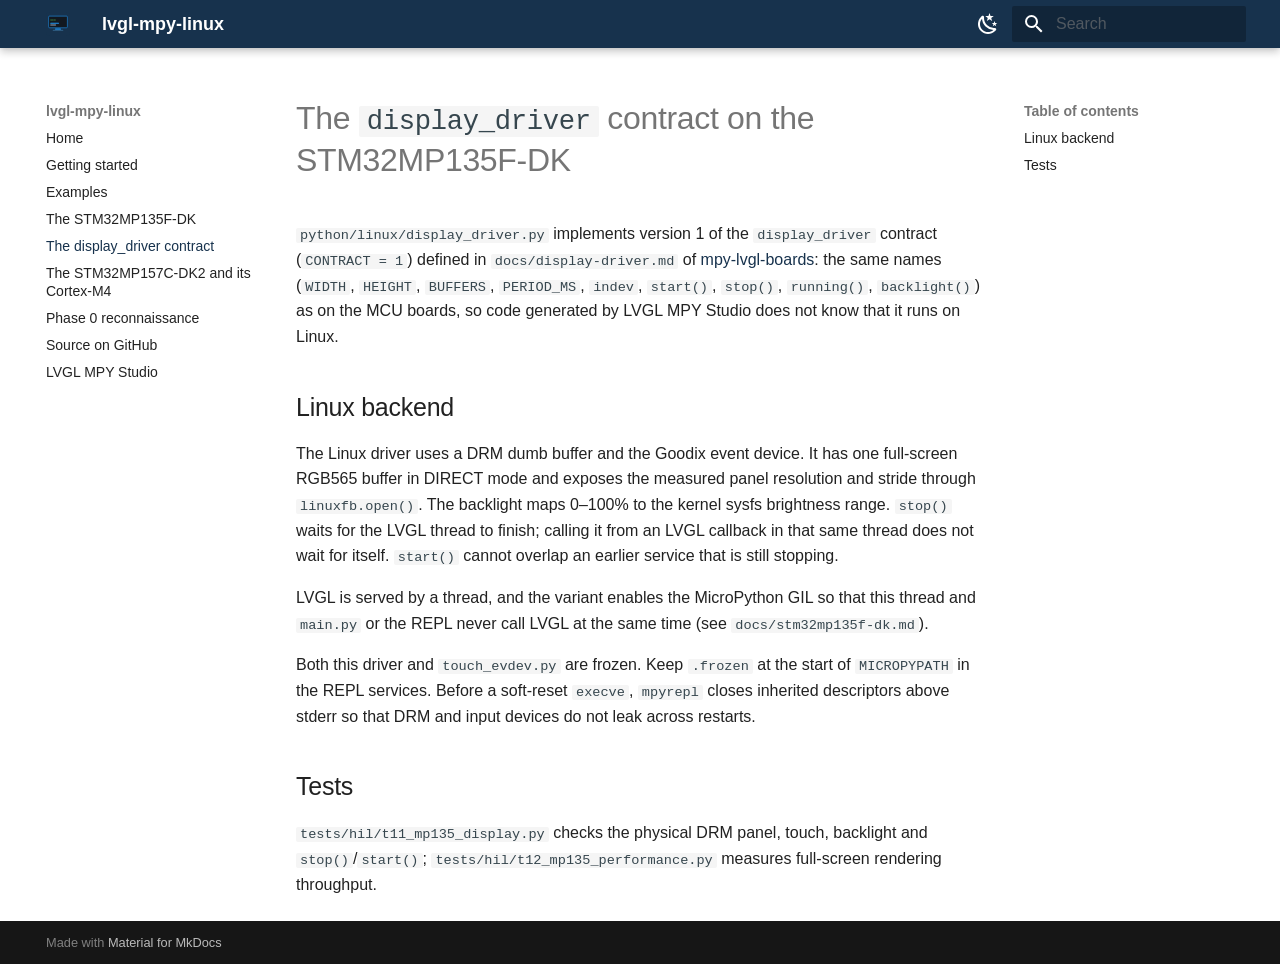
==== commit 4e5cf6b1: "Site: STM32MP157C-DK2 and its Cortex-M4" ====
--- a/display-driver/index.html
+++ b/display-driver/index.html
@@ -446,7 +446,7 @@
   <span class="md-ellipsis">
     
   
-    Next board, STM32MP157C-DK2
+    The STM32MP157C-DK2 and its Cortex-M4
   
 
     
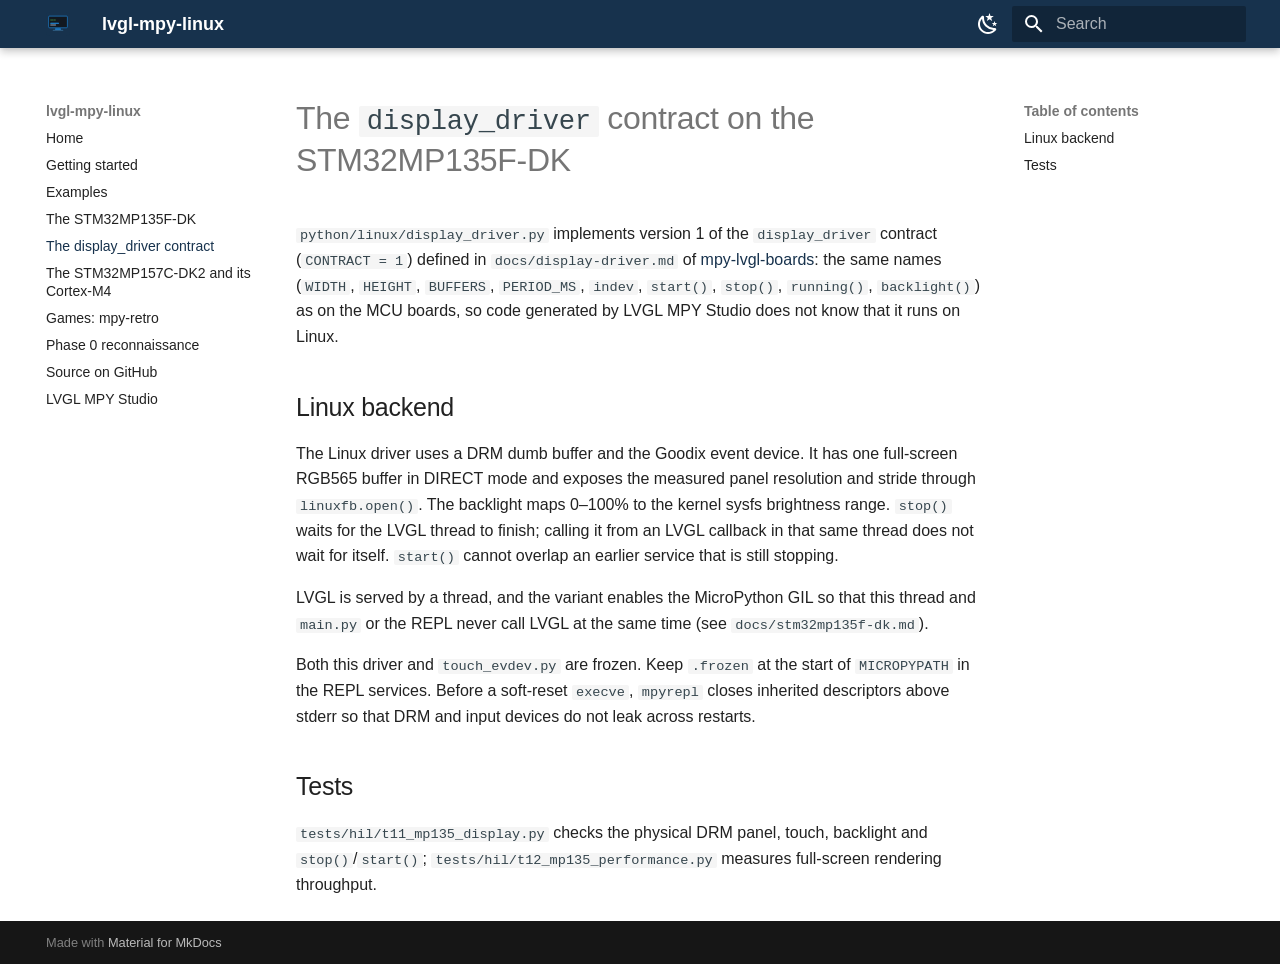
==== commit 0da1ddee: "Site: games" ====
--- a/display-driver/index.html
+++ b/display-driver/index.html
@@ -447,6 +447,33 @@
     
   
     The STM32MP157C-DK2 and its Cortex-M4
+  
+
+    
+  </span>
+  
+  
+
+      </a>
+    </li>
+  
+
+    
+      
+      
+  
+  
+  
+  
+    <li class="md-nav__item">
+      <a href="../retro/" class="md-nav__link">
+        
+  
+  
+  <span class="md-ellipsis">
+    
+  
+    Games: mpy-retro
   
 
     
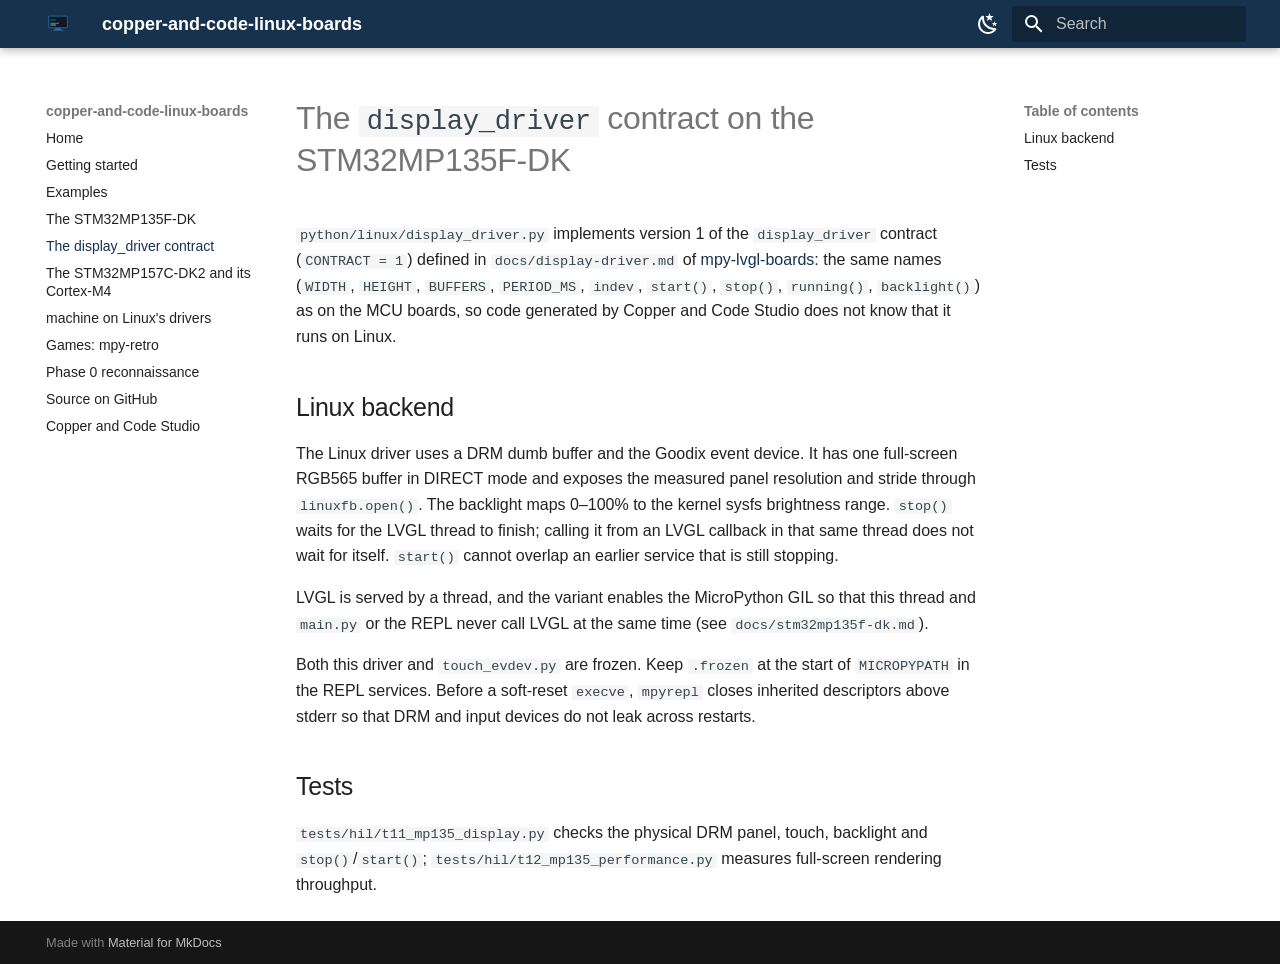
==== commit 776089b3: "Deployed 625fffd with MkDocs version: 1.6.1" ====
--- a/display-driver/index.html
+++ b/display-driver/index.html
@@ -10,7 +10,7 @@
       
       
       
-        <link rel="canonical" href="https://copper-and-code.github.io/lvgl-mpy-linux/display-driver/">
+        <link rel="canonical" href="https://copper-and-code.github.io/copper-and-code-linux-boards/display-driver/">
       
       
         <link rel="prev" href="../stm32mp135f-dk/">
@@ -27,7 +27,7 @@
     
     
       
-        <title>The display_driver contract - lvgl-mpy-linux</title>
+        <title>The display_driver contract - copper-and-code-linux-boards</title>
       
     
     
@@ -90,7 +90,7 @@
 
 <header class="md-header md-header--shadow" data-md-component="header">
   <nav class="md-header__inner md-grid" aria-label="Header">
-    <a href=".." title="lvgl-mpy-linux" class="md-header__button md-logo" aria-label="lvgl-mpy-linux" data-md-component="logo">
+    <a href=".." title="copper-and-code-linux-boards" class="md-header__button md-logo" aria-label="copper-and-code-linux-boards" data-md-component="logo">
       
   <img src="../images/logo.svg" alt="logo">
 
@@ -103,7 +103,7 @@
       <div class="md-header__ellipsis">
         <div class="md-header__topic">
           <span class="md-ellipsis">
-            lvgl-mpy-linux
+            copper-and-code-linux-boards
           </span>
         </div>
         <div class="md-header__topic" data-md-component="header-topic">
@@ -218,12 +218,12 @@
 
 <nav class="md-nav md-nav--primary" aria-label="Navigation" data-md-level="0">
   <label class="md-nav__title" for="__drawer">
-    <a href=".." title="lvgl-mpy-linux" class="md-nav__button md-logo" aria-label="lvgl-mpy-linux" data-md-component="logo">
+    <a href=".." title="copper-and-code-linux-boards" class="md-nav__button md-logo" aria-label="copper-and-code-linux-boards" data-md-component="logo">
       
   <img src="../images/logo.svg" alt="logo">
 
     </a>
-    lvgl-mpy-linux
+    copper-and-code-linux-boards
   </label>
   
   <ul class="md-nav__list" data-md-scrollfix>
@@ -466,6 +466,33 @@
   
   
     <li class="md-nav__item">
+      <a href="../machine-linux/" class="md-nav__link">
+        
+  
+  
+  <span class="md-ellipsis">
+    
+  
+    machine on Linux's drivers
+  
+
+    
+  </span>
+  
+  
+
+      </a>
+    </li>
+  
+
+    
+      
+      
+  
+  
+  
+  
+    <li class="md-nav__item">
       <a href="../retro/" class="md-nav__link">
         
   
@@ -520,7 +547,7 @@
   
   
     <li class="md-nav__item">
-      <a href="https://github.com/Copper-And-Code/lvgl-mpy-linux" class="md-nav__link">
+      <a href="https://github.com/Copper-And-Code/copper-and-code-linux-boards" class="md-nav__link">
         
   
   
@@ -547,14 +574,14 @@
   
   
     <li class="md-nav__item">
-      <a href="https://copper-and-code.github.io/lvgl-mpy-studio/" class="md-nav__link">
-        
-  
-  
-  <span class="md-ellipsis">
-    
-  
-    LVGL MPY Studio
+      <a href="https://copper-and-code.github.io/copper-and-code-studio/" class="md-nav__link">
+        
+  
+  
+  <span class="md-ellipsis">
+    
+  
+    Copper and Code Studio
   
 
     
@@ -637,7 +664,7 @@
 (<code>CONTRACT = 1</code>) defined in <code>docs/display-driver.md</code> of
 <a href="https://github.com/Copper-And-Code/mpy-lvgl-boards">mpy-lvgl-boards</a>: the same names (<code>WIDTH</code>,
 <code>HEIGHT</code>, <code>BUFFERS</code>, <code>PERIOD_MS</code>, <code>indev</code>, <code>start()</code>, <code>stop()</code>, <code>running()</code>, <code>backlight()</code>) as on the
-MCU boards, so code generated by LVGL MPY Studio does not know that it runs on Linux.</p>
+MCU boards, so code generated by Copper and Code Studio does not know that it runs on Linux.</p>
 <h2 id="linux-backend">Linux backend<a class="headerlink" href="#linux-backend" title="Permanent link">&para;</a></h2>
 <p>The Linux driver uses a DRM dumb buffer and the Goodix event device. It has one full-screen RGB565
 buffer in DIRECT mode and exposes the measured panel resolution and stride through <code>linuxfb.open()</code>.
--- a/stylesheets/site.css
+++ b/stylesheets/site.css
@@ -75,7 +75,7 @@
   }
 }
 
-/* lvgl-mpy-linux: screenshots of the panel, 480x272 */
+/* copper-and-code-linux-boards: screenshots of the panel, 480x272 */
 .shot-grid {
   display: grid;
   grid-template-columns: repeat(auto-fit, minmax(220px, 1fr));
